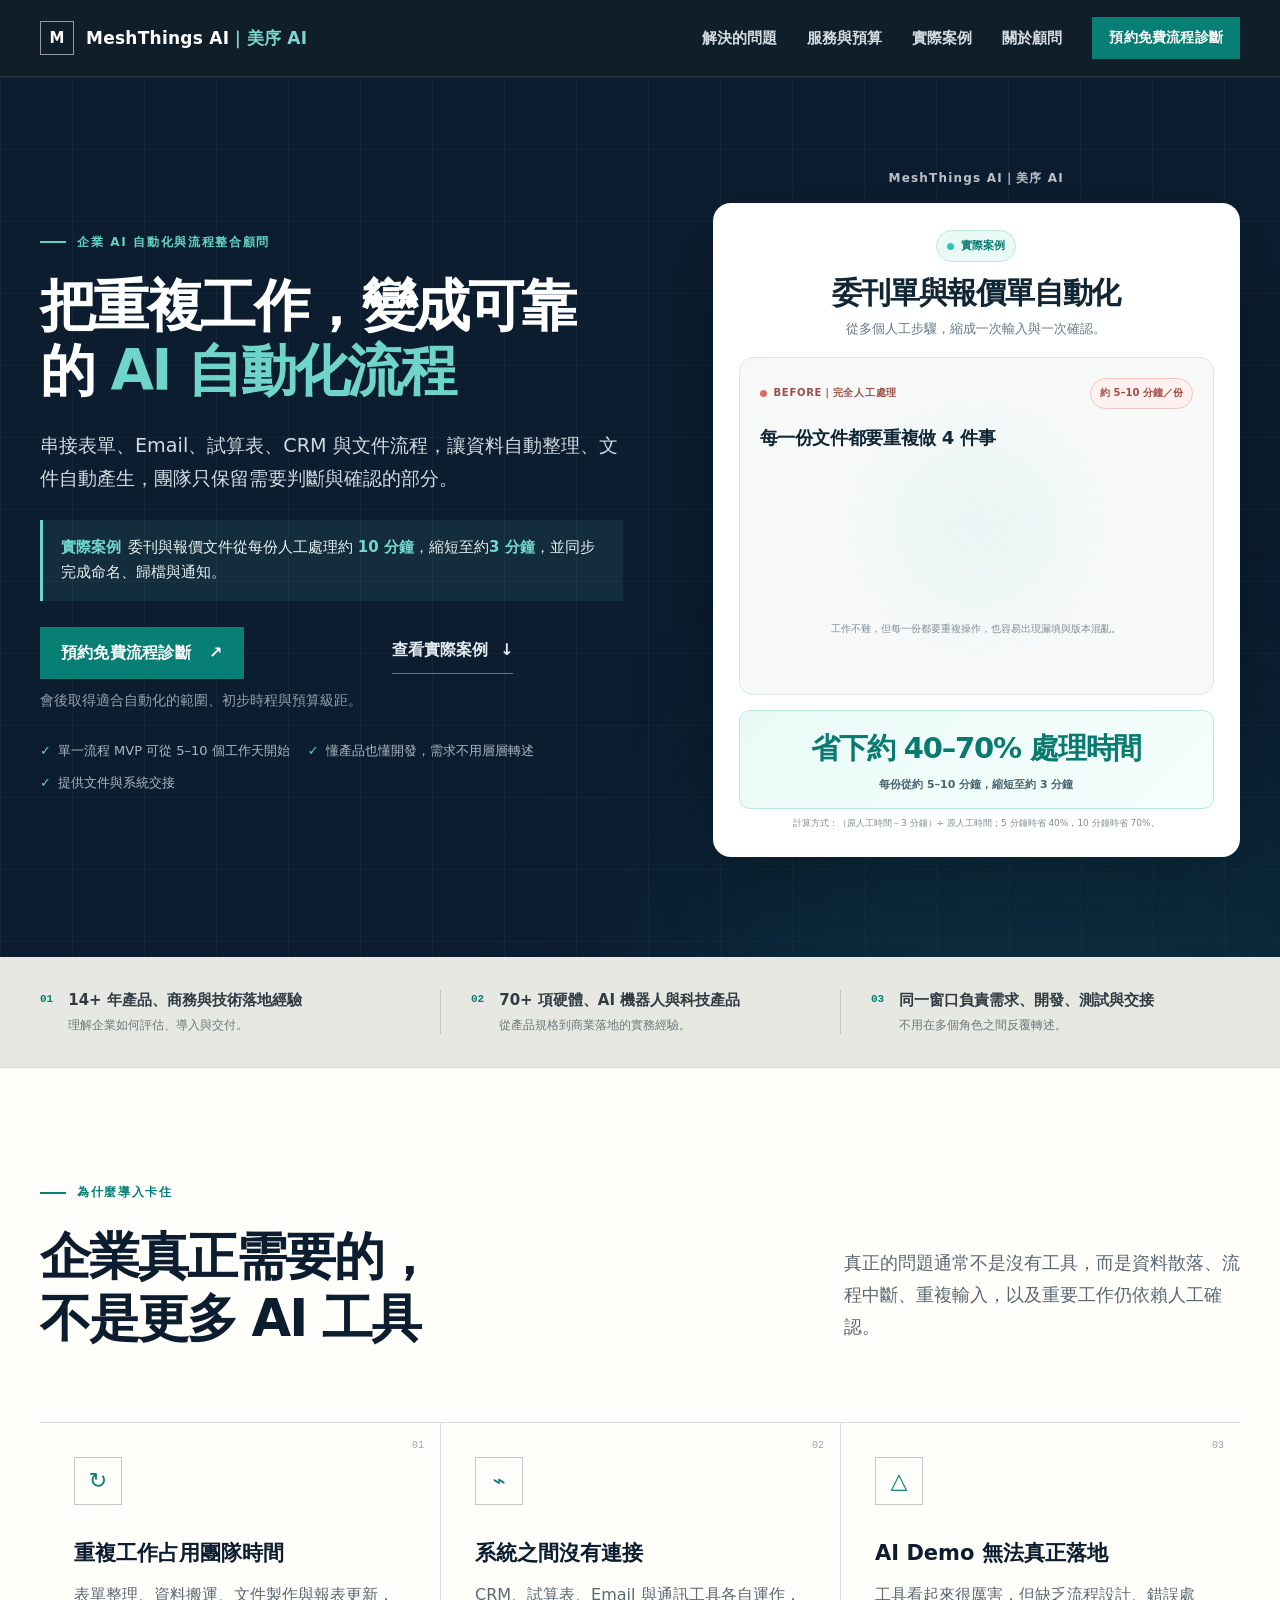
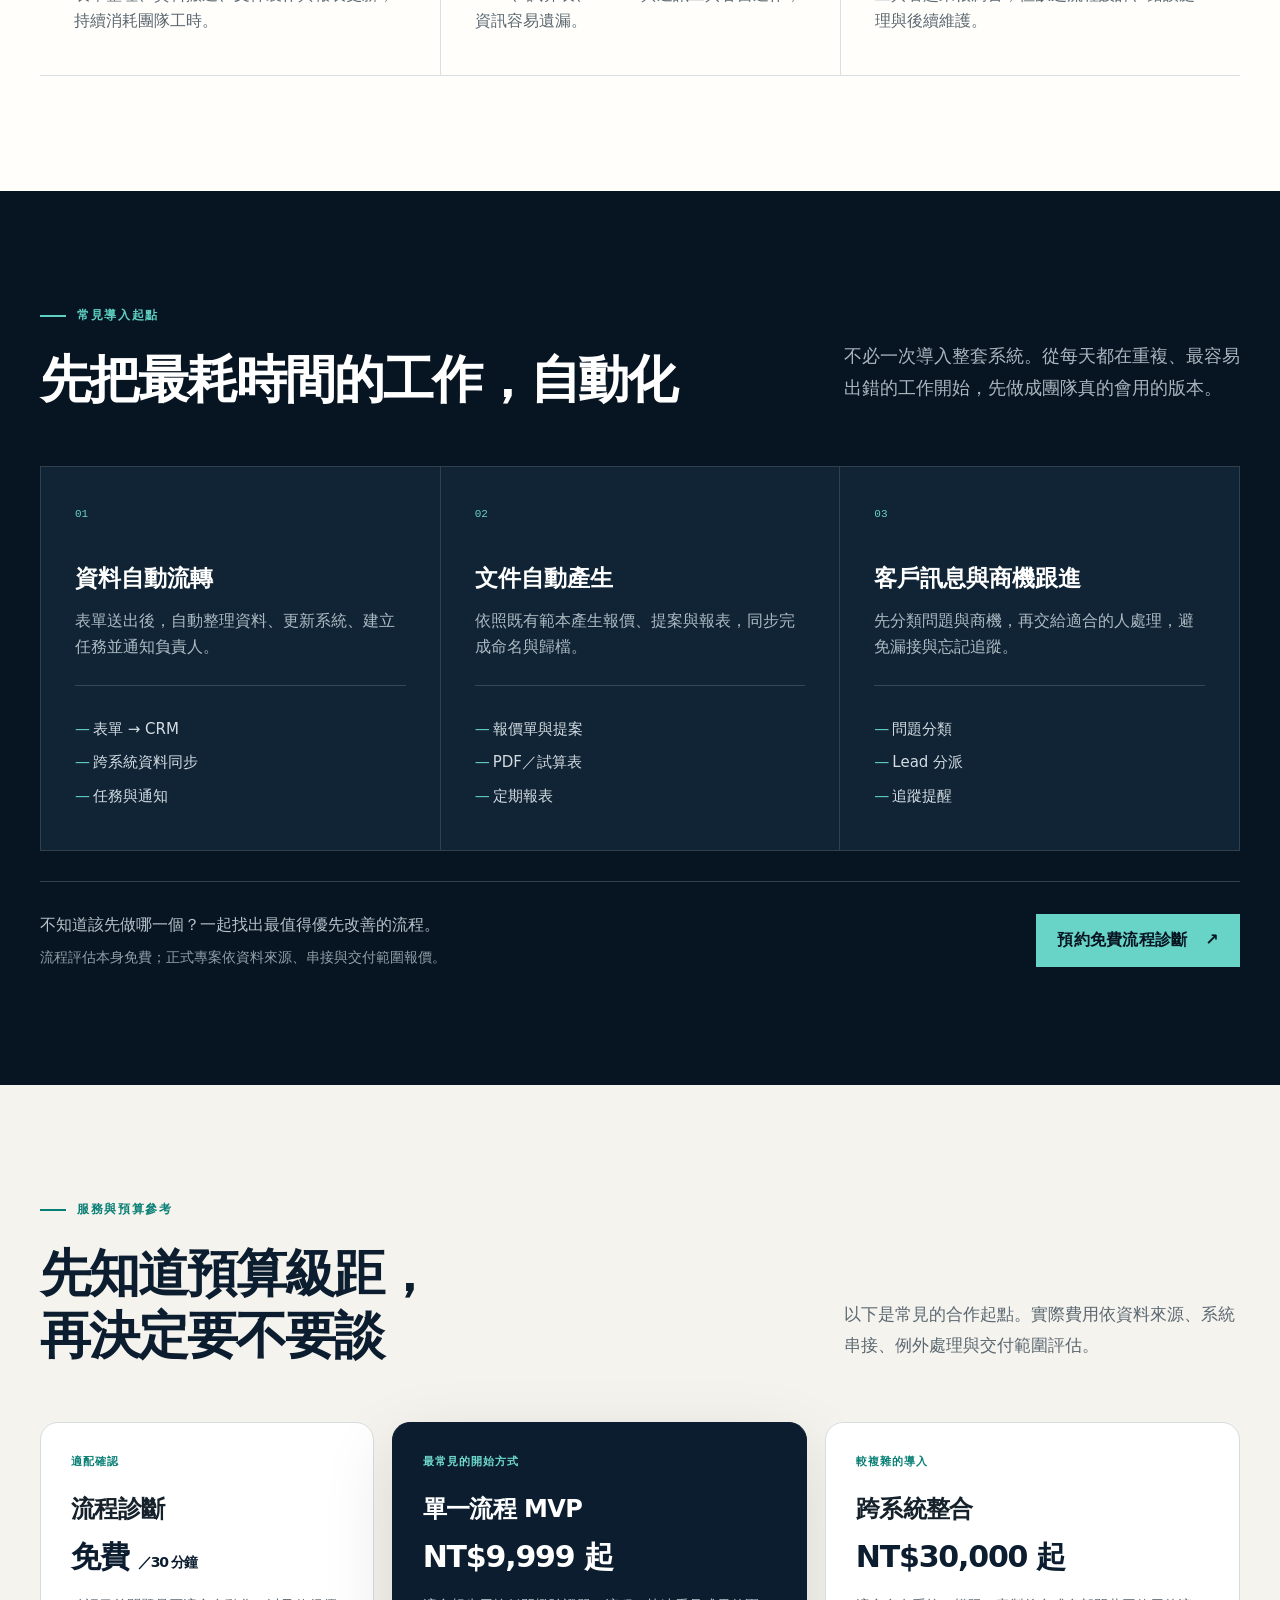
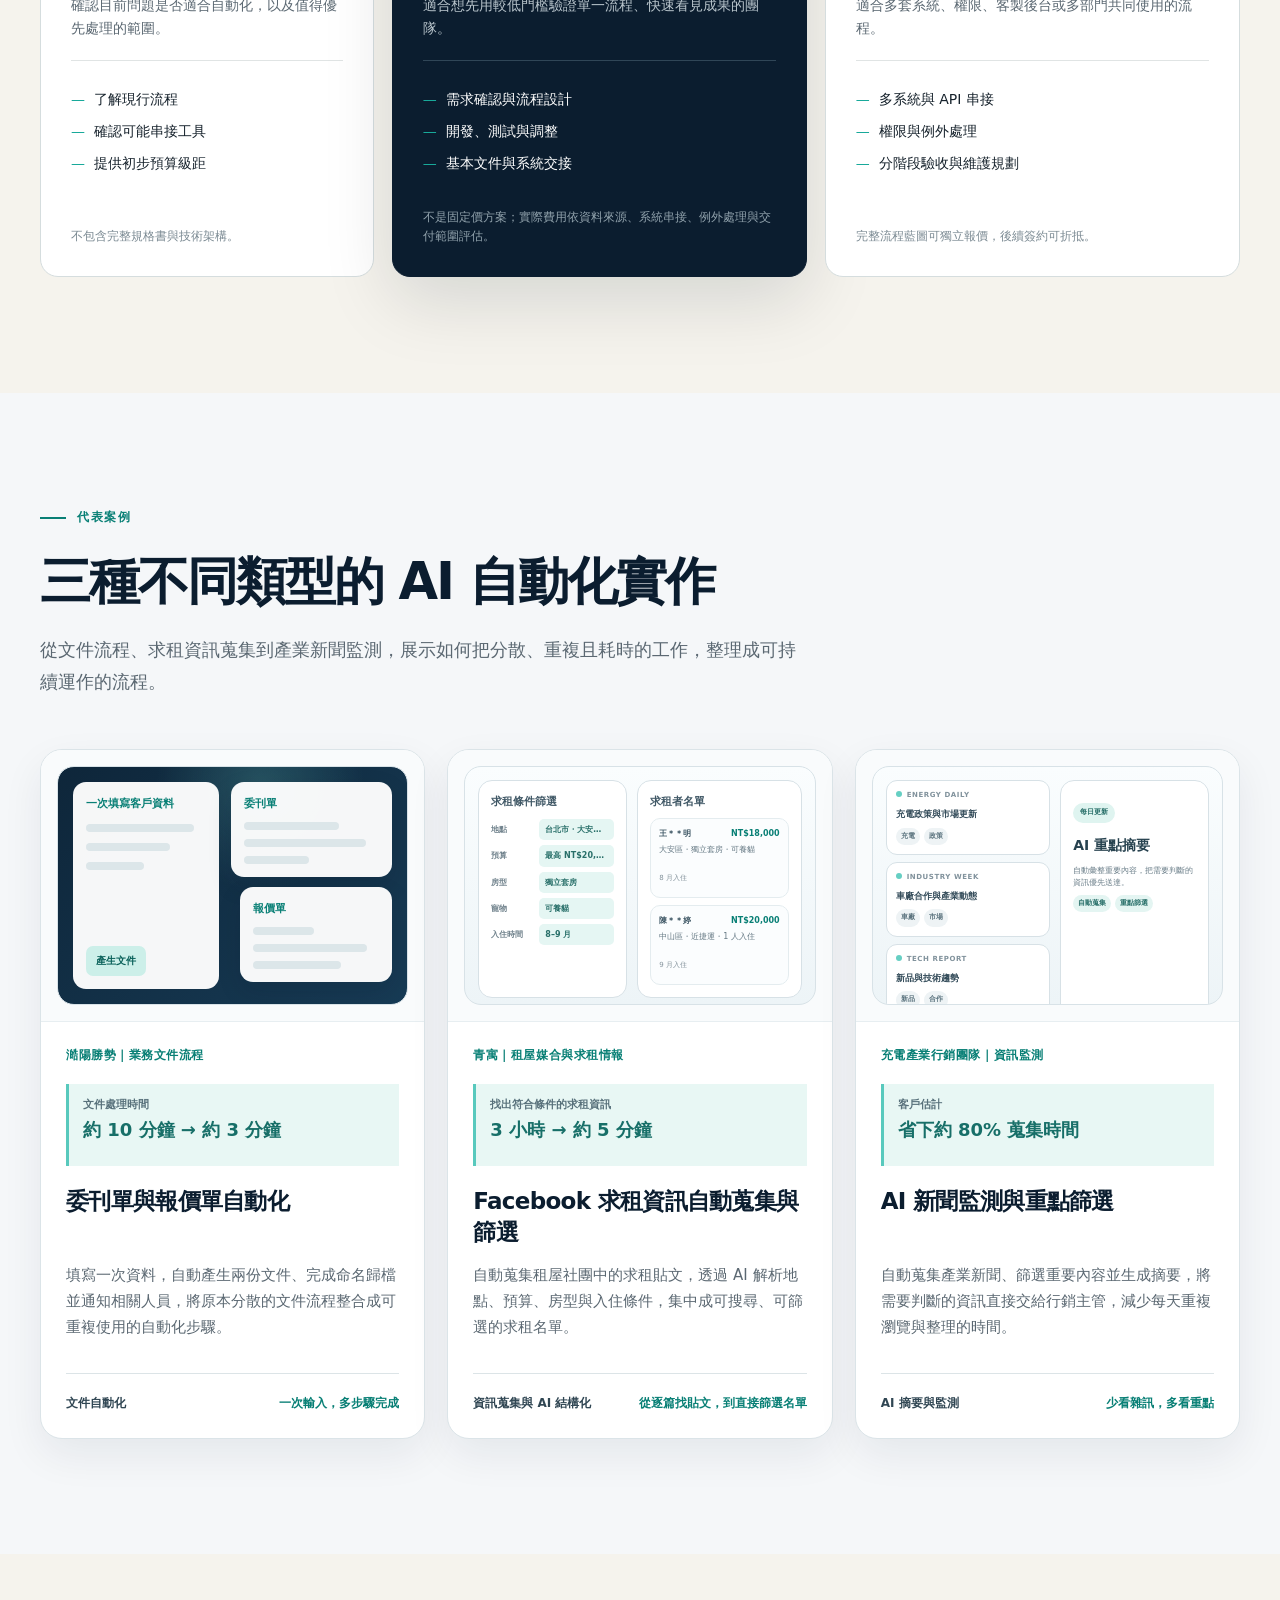
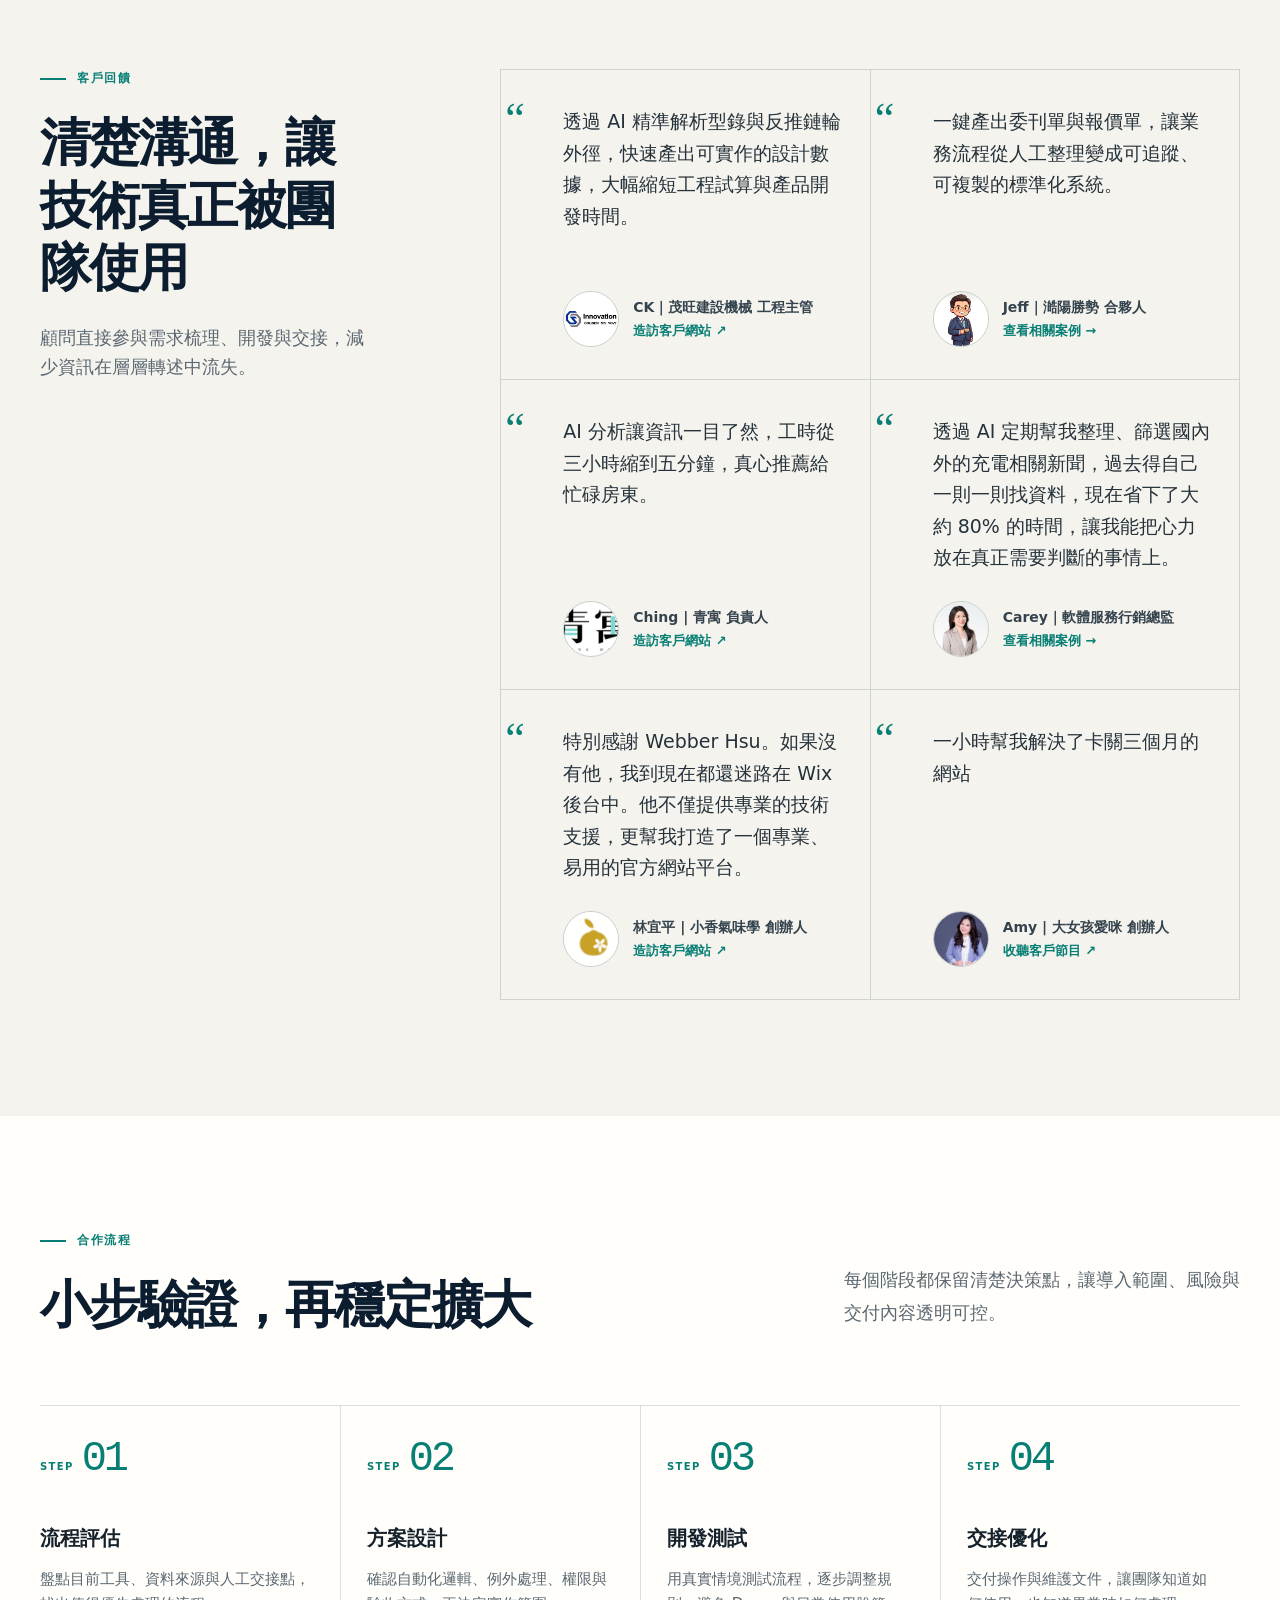
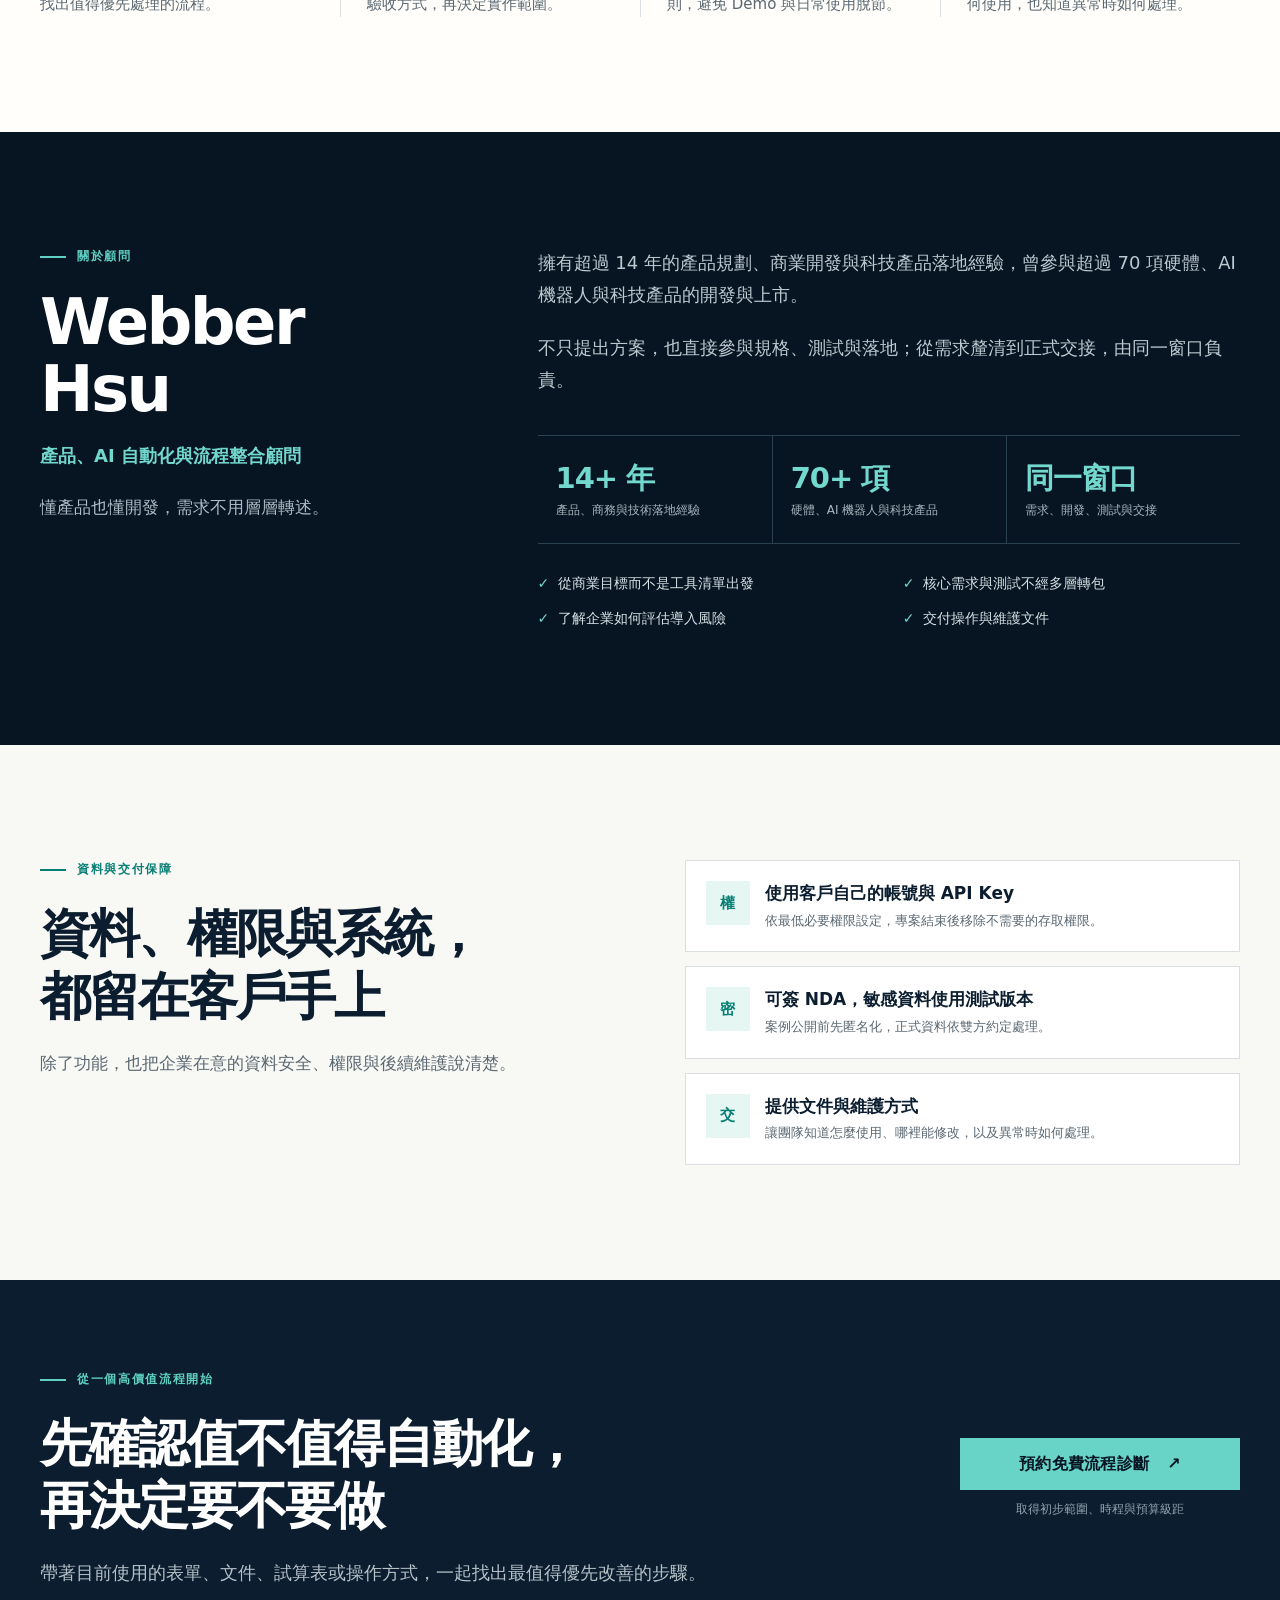
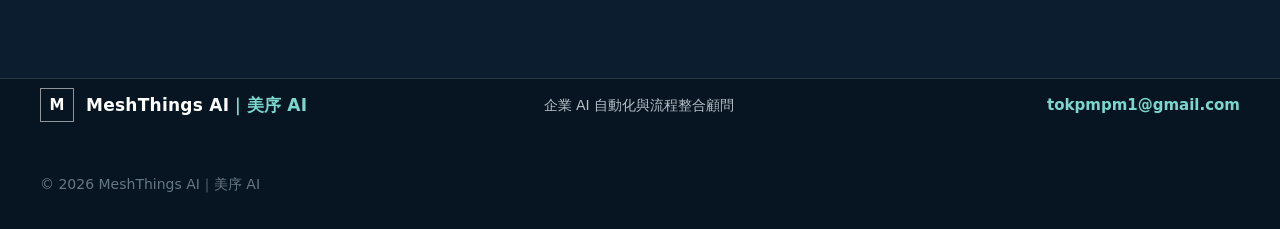
==== automation/index.html @ 0bc811fd "Deploy AI automation landing page" ====
<!DOCTYPE html><html lang="zh-Hant"><head><meta charset="UTF-8"><meta name="viewport" content="width=device-width"><meta name="description" content="協助企業導入 AI 工作流程、文件自動化、CRM 與跨系統整合，從流程評估、開發測試到正式交接，由資深顧問直接參與。"><meta name="theme-color" content="#0b1d2f"><link rel="icon" href="/automation/favicon.svg" type="image/svg+xml"><title>AI 自動化顧問｜企業流程自動化與系統整合｜MeshThings AI｜美序 AI</title><link rel="stylesheet" href="/automation/assets/index.B4RXZe1-.css"></head><body><a class="skip-link" href="#main-content">跳至主要內容</a><header class="site-header"><div class="container header-inner"><a class="brand" href="/automation/" aria-label="MeshThings AI｜美序 AI 首頁"><span class="brand-mark" aria-hidden="true">M</span><span>MeshThings AI<strong>｜美序 AI</strong></span></a><button class="menu-button" type="button" aria-expanded="false" aria-controls="primary-navigation"><span class="sr-only">開啟主選單</span><span class="menu-line"></span><span class="menu-line"></span></button><nav id="primary-navigation" class="primary-nav" aria-label="主要導覽"><a href="#problems">解決的問題</a><a href="#pricing">服務與預算</a><a href="#cases">實際案例</a><a href="#about">關於顧問</a><a class="button button-small" href="https://docs.google.com/forms/d/e/1FAIpQLSdjlvpFNZtyFlb3yJxliBQVBYuo6h8dE5HEkbUPOMwqmTHcSA/viewform">預約免費流程診斷</a></nav></div></header><script type="module">var e=document.querySelector(`.menu-button`),t=document.querySelector(`#primary-navigation`),n=e?.querySelector(`.sr-only`),r=r=>{!e||!t||(e.setAttribute(`aria-expanded`,String(r)),t.classList.toggle(`is-open`,r),n&&(n.textContent=r?`關閉主選單`:`開啟主選單`))};e?.addEventListener(`click`,()=>{r(e.getAttribute(`aria-expanded`)!==`true`)}),t?.querySelectorAll(`a`).forEach(e=>{e.addEventListener(`click`,()=>r(!1))}),document.addEventListener(`keydown`,t=>{t.key===`Escape`&&(r(!1),e?.focus())}),window.addEventListener(`resize`,()=>{window.innerWidth>=1081&&r(!1)});</script><main id="main-content"><section class="hero"><div class="container hero-grid"><div class="hero-copy"><p class="eyebrow"><span></span>企業 AI 自動化與流程整合顧問</p><h1>把重複工作，變成可靠的 <em>AI 自動化流程</em></h1><p class="hero-lead">串接表單、Email、試算表、CRM 與文件流程，讓資料自動整理、文件自動產生，團隊只保留需要判斷與確認的部分。</p><p class="hero-proof"><span>實際案例</span>委刊與報價文件從每份人工處理約 <strong>10 分鐘</strong>，縮短至約<strong>3 分鐘</strong>，並同步完成命名、歸檔與通知。</p><div class="button-row"><div class="hero-primary-action"><a class="button" href="https://docs.google.com/forms/d/e/1FAIpQLSdjlvpFNZtyFlb3yJxliBQVBYuo6h8dE5HEkbUPOMwqmTHcSA/viewform">預約免費流程診斷 <span aria-hidden="true">↗</span></a><p>會後取得適合自動化的範圍、初步時程與預算級距。</p></div><a class="text-link" href="#cases">查看實際案例 <span aria-hidden="true">↓</span></a></div><div class="hero-trust"><span>單一流程 MVP 可從 5–10 個工作天開始</span><span>懂產品也懂開發，需求不用層層轉述</span><span>提供文件與系統交接</span></div></div><div class="ba-wrap" aria-label="委刊單與報價單自動化前後比較" data-astro-cid-yi75vjzu><div class="ba-brand" data-astro-cid-yi75vjzu>MeshThings AI｜美序 AI</div><article class="ba-card" data-astro-cid-yi75vjzu><header class="ba-top" data-astro-cid-yi75vjzu><div class="ba-badge" data-astro-cid-yi75vjzu><span class="ba-dot" data-astro-cid-yi75vjzu></span>實際案例</div><h2 class="ba-title" data-astro-cid-yi75vjzu>委刊單與報價單自動化</h2><p class="ba-lead" data-astro-cid-yi75vjzu>從多個人工步驟，縮成一次輸入與一次確認。</p></header><section class="ba-stage" aria-label="自動化前後比較動畫" data-astro-cid-yi75vjzu><div class="ba-phase ba-before" data-astro-cid-yi75vjzu><div class="ba-phase-label" data-astro-cid-yi75vjzu><span class="ba-phase-name" data-astro-cid-yi75vjzu>BEFORE｜完全人工處理</span><span class="ba-time-pill" data-astro-cid-yi75vjzu>約 5–10 分鐘／份</span></div><h3 class="ba-before-title" data-astro-cid-yi75vjzu>每一份文件都要重複做 4 件事</h3><div class="ba-manual-list" data-astro-cid-yi75vjzu><div class="ba-manual" data-astro-cid-yi75vjzu><span class="ba-manual-icon" data-astro-cid-yi75vjzu>複</span><div data-astro-cid-yi75vjzu><strong data-astro-cid-yi75vjzu>複製客戶資料</strong><small data-astro-cid-yi75vjzu>從表單或訊息逐欄整理</small></div></div><div class="ba-manual" data-astro-cid-yi75vjzu><span class="ba-manual-icon" data-astro-cid-yi75vjzu>單</span><div data-astro-cid-yi75vjzu><strong data-astro-cid-yi75vjzu>製作委刊單</strong><small data-astro-cid-yi75vjzu>開啟範本並逐項填寫</small></div></div><div class="ba-manual" data-astro-cid-yi75vjzu><span class="ba-manual-icon" data-astro-cid-yi75vjzu>價</span><div data-astro-cid-yi75vjzu><strong data-astro-cid-yi75vjzu>另外製作報價單</strong><small data-astro-cid-yi75vjzu>再次輸入相同資料與價格</small></div></div><div class="ba-manual" data-astro-cid-yi75vjzu><span class="ba-manual-icon" data-astro-cid-yi75vjzu>檔</span><div data-astro-cid-yi75vjzu><strong data-astro-cid-yi75vjzu>命名、歸檔與通知</strong><small data-astro-cid-yi75vjzu>手動整理版本並通知同事</small></div></div></div><p class="ba-before-note" data-astro-cid-yi75vjzu>工作不難，但每一份都要重複操作，也容易出現漏填與版本混亂。</p></div><div class="ba-transition" aria-hidden="true" data-astro-cid-yi75vjzu>→</div><div class="ba-phase ba-after" data-astro-cid-yi75vjzu><div class="ba-phase-label" data-astro-cid-yi75vjzu><span class="ba-phase-name" data-astro-cid-yi75vjzu>AFTER｜使用自動生成系統</span><span class="ba-time-pill" data-astro-cid-yi75vjzu>約 3 分鐘／份</span></div><div class="ba-input" data-astro-cid-yi75vjzu><div class="ba-input-icon" data-astro-cid-yi75vjzu>1</div><div data-astro-cid-yi75vjzu><strong data-astro-cid-yi75vjzu>填寫一次客戶需求</strong><small data-astro-cid-yi75vjzu>客戶資料、項目、價格與備註</small></div></div><div class="ba-flow-line" data-astro-cid-yi75vjzu></div><div class="ba-outputs" data-astro-cid-yi75vjzu><div class="ba-output" data-astro-cid-yi75vjzu><div class="ba-out-icon" data-astro-cid-yi75vjzu>單</div><strong data-astro-cid-yi75vjzu>產生委刊單</strong></div><div class="ba-output" data-astro-cid-yi75vjzu><div class="ba-out-icon" data-astro-cid-yi75vjzu>價</div><strong data-astro-cid-yi75vjzu>產生報價單</strong></div><div class="ba-output" data-astro-cid-yi75vjzu><div class="ba-out-icon" data-astro-cid-yi75vjzu>檔</div><strong data-astro-cid-yi75vjzu>命名與歸檔</strong></div><div class="ba-output" data-astro-cid-yi75vjzu><div class="ba-out-icon" data-astro-cid-yi75vjzu>知</div><strong data-astro-cid-yi75vjzu>通知相關人員</strong></div></div><div class="ba-review" data-astro-cid-yi75vjzu><span class="ba-review-icon" data-astro-cid-yi75vjzu>人</span>最後由業務人工確認</div></div></section><section class="ba-result" data-astro-cid-yi75vjzu><strong data-astro-cid-yi75vjzu>省下約 40–70% 處理時間</strong><span data-astro-cid-yi75vjzu>每份從約 5–10 分鐘，縮短至約 3 分鐘</span></section><p class="ba-calculation" data-astro-cid-yi75vjzu>計算方式：（原人工時間－3 分鐘）÷ 原人工時間；5 分鐘時省 40%，10 分鐘時省 70%。</p></article></div></div></section><aside class="trust-bar" aria-label="合作特色"><div class="container trust-inner"><div class="trust-item"><b>01</b><p><strong>14+ 年產品、商務與技術落地經驗</strong><span>理解企業如何評估、導入與交付。</span></p></div><div class="trust-item"><b>02</b><p><strong>70+ 項硬體、AI 機器人與科技產品</strong><span>從產品規格到商業落地的實務經驗。</span></p></div><div class="trust-item"><b>03</b><p><strong>同一窗口負責需求、開發、測試與交接</strong><span>不用在多個角色之間反覆轉述。</span></p></div></div></aside><section id="problems" class="section problems"><div class="container"><div class="section-intro split-intro"><div><p class="eyebrow"><span></span>為什麼導入卡住</p><h2>企業真正需要的，<br>不是更多 AI 工具</h2></div><p>真正的問題通常不是沒有工具，而是資料散落、流程中斷、重複輸入，以及重要工作仍依賴人工確認。</p></div><div class="problem-grid"><article><span class="card-number">01</span><div class="line-icon" aria-hidden="true">↻</div><h3>重複工作占用團隊時間</h3><p>表單整理、資料搬運、文件製作與報表更新，持續消耗團隊工時。</p></article><article><span class="card-number">02</span><div class="line-icon" aria-hidden="true">⌁</div><h3>系統之間沒有連接</h3><p>CRM、試算表、Email 與通訊工具各自運作，資訊容易遺漏。</p></article><article><span class="card-number">03</span><div class="line-icon" aria-hidden="true">△</div><h3>AI Demo 無法真正落地</h3><p>工具看起來很厲害，但缺乏流程設計、錯誤處理與後續維護。</p></article></div></div></section><section id="services" class="section services"><div class="container"><div class="section-intro services-intro"><div><p class="eyebrow light"><span></span>常見導入起點</p><h2>先把最耗時間的工作，自動化</h2></div><p>不必一次導入整套系統。從每天都在重複、最容易出錯的工作開始，先做成團隊真的會用的版本。</p></div><div class="service-grid"><article><span class="service-number">01</span><h3>資料自動流轉</h3><p>表單送出後，自動整理資料、更新系統、建立任務並通知負責人。</p><ul><li>表單 → CRM</li><li>跨系統資料同步</li><li>任務與通知</li></ul></article><article><span class="service-number">02</span><h3>文件自動產生</h3><p>依照既有範本產生報價、提案與報表，同步完成命名與歸檔。</p><ul><li>報價單與提案</li><li>PDF／試算表</li><li>定期報表</li></ul></article><article><span class="service-number">03</span><h3>客戶訊息與商機跟進</h3><p>先分類問題與商機，再交給適合的人處理，避免漏接與忘記追蹤。</p><ul><li>問題分類</li><li>Lead 分派</li><li>追蹤提醒</li></ul></article></div><div class="services-action"><div><p>不知道該先做哪一個？一起找出最值得優先改善的流程。</p><p class="services-note">流程評估本身免費；正式專案依資料來源、串接與交付範圍報價。</p></div><a class="button button-light" href="https://docs.google.com/forms/d/e/1FAIpQLSdjlvpFNZtyFlb3yJxliBQVBYuo6h8dE5HEkbUPOMwqmTHcSA/viewform">預約免費流程診斷 <span aria-hidden="true">↗</span></a></div></div></section><section id="pricing" class="section pricing" aria-labelledby="pricing-title"><div class="container"><div class="pricing-heading"><div><p class="eyebrow"><span></span>服務與預算參考</p><h2 id="pricing-title">先知道預算級距，<br>再決定要不要談</h2></div><p>以下是常見的合作起點。實際費用依資料來源、系統串接、例外處理與交付範圍評估。</p></div><div class="price-grid"><article class="price-card"><p class="price-tag">適配確認</p><h3>流程診斷</h3><p class="price">免費 <small>／30 分鐘</small></p><p>確認目前問題是否適合自動化，以及值得優先處理的範圍。</p><ul><li>了解現行流程</li><li>確認可能串接工具</li><li>提供初步預算級距</li></ul><small class="price-note">不包含完整規格書與技術架構。</small></article><article class="price-card featured"><p class="price-tag">最常見的開始方式</p><h3>單一流程 MVP</h3><p class="price">NT$9,999 起</p><p>適合想先用較低門檻驗證單一流程、快速看見成果的團隊。</p><ul><li>需求確認與流程設計</li><li>開發、測試與調整</li><li>基本文件與系統交接</li></ul><small class="price-note">不是固定價方案；實際費用依資料來源、系統串接、例外處理與交付範圍評估。</small></article><article class="price-card"><p class="price-tag">較複雜的導入</p><h3>跨系統整合</h3><p class="price">NT$30,000 起</p><p>適合多套系統、權限、客製後台或多部門共同使用的流程。</p><ul><li>多系統與 API 串接</li><li>權限與例外處理</li><li>分階段驗收與維護規劃</li></ul><small class="price-note">完整流程藍圖可獨立報價，後續簽約可折抵。</small></article></div></div></section><section id="cases" class="section case-studies" aria-labelledby="case-studies-title" data-astro-cid-6uufqrtv><div class="container" data-astro-cid-6uufqrtv><div class="case-studies-heading" data-astro-cid-6uufqrtv><p class="eyebrow" data-astro-cid-6uufqrtv><span data-astro-cid-6uufqrtv></span>代表案例</p><h2 id="case-studies-title" data-astro-cid-6uufqrtv>三種不同類型的 AI 自動化實作</h2><p data-astro-cid-6uufqrtv>從文件流程、求租資訊蒐集到產業新聞監測，展示如何把分散、重複且耗時的工作，整理成可持續運作的流程。</p></div><div class="case-studies-grid" data-astro-cid-6uufqrtv><article class="case-study-card" data-astro-cid-6uufqrtv><div class="case-study-media" data-astro-cid-6uufqrtv><div class="case-canvas documents-canvas" aria-label="委刊單與報價單自動產生介面示意" data-astro-cid-6uufqrtv><div class="documents-shell" data-astro-cid-6uufqrtv><div class="documents-input" data-astro-cid-6uufqrtv><span class="ui-label" data-astro-cid-6uufqrtv>一次填寫客戶資料</span><span class="ui-line wide" data-astro-cid-6uufqrtv></span><span class="ui-line medium" data-astro-cid-6uufqrtv></span><span class="ui-line short" data-astro-cid-6uufqrtv></span><span class="ui-button" data-astro-cid-6uufqrtv>產生文件</span></div><div class="documents-output" data-astro-cid-6uufqrtv><div class="document-card" data-astro-cid-6uufqrtv><strong data-astro-cid-6uufqrtv>委刊單</strong><span class="ui-line medium" data-astro-cid-6uufqrtv></span><span class="ui-line wide" data-astro-cid-6uufqrtv></span><span class="ui-line short" data-astro-cid-6uufqrtv></span></div><div class="document-card offset" data-astro-cid-6uufqrtv><strong data-astro-cid-6uufqrtv>報價單</strong><span class="ui-line short" data-astro-cid-6uufqrtv></span><span class="ui-line wide" data-astro-cid-6uufqrtv></span><span class="ui-line medium" data-astro-cid-6uufqrtv></span></div></div></div></div></div><div class="case-study-body" data-astro-cid-6uufqrtv><p class="case-client" data-astro-cid-6uufqrtv>澔陽勝勢｜業務文件流程</p><div class="case-result" data-astro-cid-6uufqrtv><span data-astro-cid-6uufqrtv>文件處理時間</span><strong data-astro-cid-6uufqrtv>約 10 分鐘 → 約 3 分鐘</strong></div><h3 data-astro-cid-6uufqrtv>委刊單與報價單自動化</h3><p class="case-description" data-astro-cid-6uufqrtv>填寫一次資料，自動產生兩份文件、完成命名歸檔並通知相關人員，將原本分散的文件流程整合成可重複使用的自動化步驟。</p><footer data-astro-cid-6uufqrtv><span data-astro-cid-6uufqrtv>文件自動化</span><span data-astro-cid-6uufqrtv>一次輸入，多步驟完成</span></footer></div></article><article class="case-study-card" data-astro-cid-6uufqrtv><div class="case-study-media" data-astro-cid-6uufqrtv><div class="case-canvas rent-canvas" aria-label="Facebook 求租資訊篩選介面示意" data-astro-cid-6uufqrtv><div class="rent-shell" data-astro-cid-6uufqrtv><div class="filter-panel" data-astro-cid-6uufqrtv><strong data-astro-cid-6uufqrtv>求租條件篩選</strong><dl data-astro-cid-6uufqrtv><div data-astro-cid-6uufqrtv><dt data-astro-cid-6uufqrtv>地點</dt><dd data-astro-cid-6uufqrtv>台北市・大安／中山</dd></div><div data-astro-cid-6uufqrtv><dt data-astro-cid-6uufqrtv>預算</dt><dd data-astro-cid-6uufqrtv>最高 NT$20,000</dd></div><div data-astro-cid-6uufqrtv><dt data-astro-cid-6uufqrtv>房型</dt><dd data-astro-cid-6uufqrtv>獨立套房</dd></div><div data-astro-cid-6uufqrtv><dt data-astro-cid-6uufqrtv>寵物</dt><dd data-astro-cid-6uufqrtv>可養貓</dd></div><div data-astro-cid-6uufqrtv><dt data-astro-cid-6uufqrtv>入住時間</dt><dd data-astro-cid-6uufqrtv>8–9 月</dd></div></dl></div><div class="renter-list" data-astro-cid-6uufqrtv><strong data-astro-cid-6uufqrtv>求租者名單</strong><div class="renter-card" data-astro-cid-6uufqrtv><div data-astro-cid-6uufqrtv><b data-astro-cid-6uufqrtv>王＊＊明</b><span data-astro-cid-6uufqrtv>NT$18,000</span></div><p data-astro-cid-6uufqrtv>大安區・獨立套房・可養貓</p><small data-astro-cid-6uufqrtv>8 月入住</small></div><div class="renter-card" data-astro-cid-6uufqrtv><div data-astro-cid-6uufqrtv><b data-astro-cid-6uufqrtv>陳＊＊婷</b><span data-astro-cid-6uufqrtv>NT$20,000</span></div><p data-astro-cid-6uufqrtv>中山區・近捷運・1 人入住</p><small data-astro-cid-6uufqrtv>9 月入住</small></div></div></div></div></div><div class="case-study-body" data-astro-cid-6uufqrtv><p class="case-client" data-astro-cid-6uufqrtv>青寓｜租屋媒合與求租情報</p><div class="case-result" data-astro-cid-6uufqrtv><span data-astro-cid-6uufqrtv>找出符合條件的求租資訊</span><strong data-astro-cid-6uufqrtv>3 小時 → 約 5 分鐘</strong></div><h3 data-astro-cid-6uufqrtv>Facebook 求租資訊自動蒐集與篩選</h3><p class="case-description" data-astro-cid-6uufqrtv>自動蒐集租屋社團中的求租貼文，透過 AI 解析地點、預算、房型與入住條件，集中成可搜尋、可篩選的求租名單。</p><footer data-astro-cid-6uufqrtv><span data-astro-cid-6uufqrtv>資訊蒐集與 AI 結構化</span><span data-astro-cid-6uufqrtv>從逐篇找貼文，到直接篩選名單</span></footer></div></article><article class="case-study-card" data-astro-cid-6uufqrtv><div class="case-study-media" data-astro-cid-6uufqrtv><div class="case-canvas news-canvas" aria-label="AI 新聞監測與摘要介面示意" data-astro-cid-6uufqrtv><div class="news-shell" data-astro-cid-6uufqrtv><div class="news-feed" data-astro-cid-6uufqrtv><div class="news-item" data-astro-cid-6uufqrtv><span data-astro-cid-6uufqrtv>ENERGY DAILY</span><strong data-astro-cid-6uufqrtv>充電政策與市場更新</strong><div data-astro-cid-6uufqrtv><i data-astro-cid-6uufqrtv>充電</i><i data-astro-cid-6uufqrtv>政策</i></div></div><div class="news-item" data-astro-cid-6uufqrtv><span data-astro-cid-6uufqrtv>INDUSTRY WEEK</span><strong data-astro-cid-6uufqrtv>車廠合作與產業動態</strong><div data-astro-cid-6uufqrtv><i data-astro-cid-6uufqrtv>車廠</i><i data-astro-cid-6uufqrtv>市場</i></div></div><div class="news-item" data-astro-cid-6uufqrtv><span data-astro-cid-6uufqrtv>TECH REPORT</span><strong data-astro-cid-6uufqrtv>新品與技術趨勢</strong><div data-astro-cid-6uufqrtv><i data-astro-cid-6uufqrtv>新品</i><i data-astro-cid-6uufqrtv>合作</i></div></div></div><div class="news-summary" data-astro-cid-6uufqrtv><span data-astro-cid-6uufqrtv>每日更新</span><strong data-astro-cid-6uufqrtv>AI 重點摘要</strong><p data-astro-cid-6uufqrtv>自動彙整重要內容，把需要判斷的資訊優先送達。</p><div data-astro-cid-6uufqrtv><i data-astro-cid-6uufqrtv>自動蒐集</i><i data-astro-cid-6uufqrtv>重點篩選</i></div></div></div></div></div><div class="case-study-body" data-astro-cid-6uufqrtv><p class="case-client" data-astro-cid-6uufqrtv>充電產業行銷團隊｜資訊監測</p><div class="case-result" data-astro-cid-6uufqrtv><span data-astro-cid-6uufqrtv>客戶估計</span><strong data-astro-cid-6uufqrtv>省下約 80% 蒐集時間</strong></div><h3 data-astro-cid-6uufqrtv>AI 新聞監測與重點篩選</h3><p class="case-description" data-astro-cid-6uufqrtv>自動蒐集產業新聞、篩選重要內容並生成摘要，將需要判斷的資訊直接交給行銷主管，減少每天重複瀏覽與整理的時間。</p><footer data-astro-cid-6uufqrtv><span data-astro-cid-6uufqrtv>AI 摘要與監測</span><span data-astro-cid-6uufqrtv>少看雜訊，多看重點</span></footer></div></article></div></div></section><section class="section testimonials" aria-labelledby="testimonial-title"><div class="container testimonial-grid"><div class="testimonial-intro"><p class="eyebrow"><span></span>客戶回饋</p><h2 id="testimonial-title">清楚溝通，讓技術真正被團隊使用</h2><p>顧問直接參與需求梳理、開發與交接，減少資訊在層層轉述中流失。</p></div><div class="quote-list"><blockquote><span aria-hidden="true">“</span><p>透過 AI 精準解析型錄與反推鏈輪外徑，快速產出可實作的設計數據，大幅縮短工程試算與產品開發時間。</p><footer class="quote-author"><img src="/automation/images/clients/golden-my-way.png" alt="" width="56" height="56" loading="lazy"><div><strong>CK｜茂旺建設機械 工程主管</strong><a href="http://www.goldenmyway.com.tw/" target="_blank" rel="noreferrer">造訪客戶網站 <span aria-hidden="true">↗</span></a></div></footer></blockquote><blockquote><span aria-hidden="true">“</span><p>一鍵產出委刊單與報價單，讓業務流程從人工整理變成可追蹤、可複製的標準化系統。</p><footer class="quote-author"><img src="/automation/images/clients/haoyang-jeff.png" alt="" width="56" height="56" loading="lazy"><div><strong>Jeff｜澔陽勝勢 合夥人</strong><a href="#cases">查看相關案例 <span aria-hidden="true">→</span></a></div></footer></blockquote><blockquote><span aria-hidden="true">“</span><p>AI 分析讓資訊一目了然，工時從三小時縮到五分鐘，真心推薦給忙碌房東。</p><footer class="quote-author"><img src="/automation/images/clients/ching-home.png" alt="" width="56" height="56" loading="lazy"><div><strong>Ching | 青寓 負責人</strong><a href="https://ching-home.com/" target="_blank" rel="noreferrer">造訪客戶網站 <span aria-hidden="true">↗</span></a></div></footer></blockquote><blockquote><span aria-hidden="true">“</span><p>透過 AI 定期幫我整理、篩選國內外的充電相關新聞，過去得自己一則一則找資料，現在省下了大約 80% 的時間，讓我能把心力放在真正需要判斷的事情上。</p><footer class="quote-author"><img src="/automation/images/clients/carey.jpg" alt="" width="56" height="56" loading="lazy"><div><strong>Carey｜軟體服務行銷總監</strong><a href="#cases">查看相關案例 <span aria-hidden="true">→</span></a></div></footer></blockquote><blockquote><span aria-hidden="true">“</span><p>特別感謝 Webber Hsu。如果沒有他，我到現在都還迷路在 Wix 後台中。他不僅提供專業的技術支援，更幫我打造了一個專業、易用的官方網站平台。</p><footer class="quote-author"><img src="/automation/images/clients/twarovia.png" alt="" width="56" height="56" loading="lazy"><div><strong>林宜平 | 小香氣味學 創辦人</strong><a href="https://twarovia.com/" target="_blank" rel="noreferrer">造訪客戶網站 <span aria-hidden="true">↗</span></a></div></footer></blockquote><blockquote><span aria-hidden="true">“</span><p>一小時幫我解決了卡關三個月的網站</p><footer class="quote-author"><img src="/automation/images/clients/amy.jpg" alt="" width="56" height="56" loading="lazy"><div><strong>Amy | 大女孩愛咪 創辦人</strong><a href="https://podcasts.apple.com/tw/podcast/%E5%A5%B3%E4%BA%BA%E8%A6%81%E7%90%86%E8%B2%A1/id1887842804" target="_blank" rel="noreferrer">收聽客戶節目 <span aria-hidden="true">↗</span></a></div></footer></blockquote></div></div></section><section id="process" class="section process"><div class="container"><div class="section-heading-row"><div><p class="eyebrow"><span></span>合作流程</p><h2>小步驗證，再穩定擴大</h2></div><p>每個階段都保留清楚決策點，讓導入範圍、風險與交付內容透明可控。</p></div><ol class="process-list"><li><span class="process-step"><small>STEP</small><strong>01</strong></span><div><h3>流程評估</h3><p>盤點目前工具、資料來源與人工交接點，找出值得優先處理的流程。</p></div></li><li><span class="process-step"><small>STEP</small><strong>02</strong></span><div><h3>方案設計</h3><p>確認自動化邏輯、例外處理、權限與驗收方式，再決定實作範圍。</p></div></li><li><span class="process-step"><small>STEP</small><strong>03</strong></span><div><h3>開發測試</h3><p>用真實情境測試流程，逐步調整規則，避免 Demo 與日常使用脫節。</p></div></li><li><span class="process-step"><small>STEP</small><strong>04</strong></span><div><h3>交接優化</h3><p>交付操作與維護文件，讓團隊知道如何使用，也知道異常時如何處理。</p></div></li></ol></div></section><section id="about" class="section about" aria-labelledby="about-title"><div class="container about-grid"><div class="about-intro"><p class="eyebrow light"><span></span>關於顧問</p><h2 id="about-title">Webber Hsu</h2><p class="about-role">產品、AI 自動化與流程整合顧問</p><p class="about-kicker">懂產品也懂開發，需求不用層層轉述。</p></div><div class="about-copy"><p>擁有超過 14 年的產品規劃、商業開發與科技產品落地經驗，曾參與超過 70 項硬體、AI 機器人與科技產品的開發與上市。</p><p>不只提出方案，也直接參與規格、測試與落地；從需求釐清到正式交接，由同一窗口負責。</p><div class="about-stats"><div><strong>14+ 年</strong><span>產品、商務與技術落地經驗</span></div><div><strong>70+ 項</strong><span>硬體、AI 機器人與科技產品</span></div><div><strong>同一窗口</strong><span>需求、開發、測試與交接</span></div></div><ul class="about-list"><li>從商業目標而不是工具清單出發</li><li>核心需求與測試不經多層轉包</li><li>了解企業如何評估導入風險</li><li>交付操作與維護文件</li></ul></div></div></section><section class="section assurance" aria-labelledby="assurance-title"><div class="container assurance-grid"><div><p class="eyebrow"><span></span>資料與交付保障</p><h2 id="assurance-title">資料、權限與系統，<br>都留在客戶手上</h2><p class="assurance-lead">除了功能，也把企業在意的資料安全、權限與後續維護說清楚。</p></div><div class="assurance-list"><article><span aria-hidden="true">權</span><div><h3>使用客戶自己的帳號與 API Key</h3><p>依最低必要權限設定，專案結束後移除不需要的存取權限。</p></div></article><article><span aria-hidden="true">密</span><div><h3>可簽 NDA，敏感資料使用測試版本</h3><p>案例公開前先匿名化，正式資料依雙方約定處理。</p></div></article><article><span aria-hidden="true">交</span><div><h3>提供文件與維護方式</h3><p>讓團隊知道怎麼使用、哪裡能修改，以及異常時如何處理。</p></div></article></div></div></section><section id="contact" class="contact"><div class="container contact-grid"><div><p class="eyebrow light"><span></span>從一個高價值流程開始</p><h2>先確認值不值得自動化，<br>再決定要不要做</h2><p>帶著目前使用的表單、文件、試算表或操作方式，一起找出最值得優先改善的步驟。</p></div><div class="contact-action"><a class="button button-light" href="https://docs.google.com/forms/d/e/1FAIpQLSdjlvpFNZtyFlb3yJxliBQVBYuo6h8dE5HEkbUPOMwqmTHcSA/viewform">預約免費流程診斷 <span aria-hidden="true">↗</span></a><small>取得初步範圍、時程與預算級距</small></div></div></section></main><footer class="site-footer"><div class="container footer-inner"><a class="brand footer-brand" href="/automation/"><span class="brand-mark" aria-hidden="true">M</span><span>MeshThings AI<strong>｜美序 AI</strong></span></a><p>企業 AI 自動化與流程整合顧問</p><a href="mailto:tokpmpm1@gmail.com">tokpmpm1@gmail.com</a><small>© 2026 MeshThings AI｜美序 AI</small></div></footer></body></html>
---- automation/assets/index.B4RXZe1-.css ----
:root{--navy-950:#071522;--navy-900:#0b1d2f;--navy-800:#12304a;--ink:#15212b;--slate:#5b6872;--line:#d9dee0;--warm:#f5f3ed;--paper:#fffefa;--white:#fff;--teal:#18a99a;--teal-dark:#087f75;--container:1200px}*,:before,:after{box-sizing:border-box}html{scroll-behavior:smooth;scroll-padding-top:92px}body{min-width:0;color:var(--ink);background:var(--paper);text-rendering:optimizelegibility;margin:0;font-family:Inter,ui-sans-serif,system-ui,-apple-system,BlinkMacSystemFont,Segoe UI,Noto Sans TC,PingFang TC,Microsoft JhengHei,sans-serif;font-size:18px;line-height:1.65;overflow-x:hidden}a{color:inherit;text-decoration:none}button,a{-webkit-tap-highlight-color:transparent}button{font:inherit}:focus-visible{outline-offset:4px;outline:3px solid #37cfc0}.container{width:min(calc(100% - 48px), var(--container));margin-inline:auto}.sr-only{clip:rect(0, 0, 0, 0);white-space:nowrap;border:0;width:1px;height:1px;margin:-1px;padding:0;position:absolute;overflow:hidden}.skip-link{z-index:100;color:var(--white);background:var(--navy-900);padding:10px 16px;position:fixed;top:12px;left:12px;transform:translateY(-160%)}.skip-link:focus{transform:translateY(0)}.site-header{z-index:50;color:var(--white);background:#071522f5;border-bottom:1px solid #ffffff1f;position:sticky;top:0}.header-inner{justify-content:space-between;align-items:center;gap:24px;min-height:76px;display:flex}.brand{letter-spacing:.015em;align-items:center;gap:12px;font-size:17px;font-weight:650;display:inline-flex}.brand strong{color:#7bd7cd}.brand-mark{border:1px solid #ffffff8c;place-items:center;width:34px;height:34px;font-size:15px;display:grid}.primary-nav{color:#d5dce1;align-items:center;gap:30px;font-size:15px;font-weight:600;display:flex}.primary-nav>a:not(.button){padding-block:24px}.primary-nav>a:not(.button):hover{color:var(--white)}.button{min-height:50px;color:var(--white);background:var(--teal-dark);border:1px solid var(--teal-dark);letter-spacing:.015em;justify-content:center;align-items:center;gap:18px;padding:12px 20px;font-size:16px;font-weight:750;transition:background-color .18s,border-color .18s,color .18s,transform .18s;display:inline-flex}.button:hover{color:var(--navy-950);background:#5fd0c3;border-color:#5fd0c3;transform:translateY(-2px)}.button-small{min-height:42px;padding:8px 16px;font-size:14px}.menu-button{width:44px;height:44px;color:var(--white);background:0 0;border:1px solid #ffffff4d;padding:12px 9px;display:none}.menu-line{background:currentColor;width:24px;height:1px;margin:5px auto;transition:transform .18s;display:block}.menu-button[aria-expanded=true] .menu-line:first-of-type{transform:translateY(3px)rotate(45deg)}.menu-button[aria-expanded=true] .menu-line:last-of-type{transform:translateY(-3px)rotate(-45deg)}.hero{color:var(--white);background:linear-gradient(90deg, #ffffff09 1px, transparent 1px) 0 0 / 72px 72px, linear-gradient(#ffffff09 1px, transparent 1px) 0 0 / 72px 72px, var(--navy-900);position:relative;overflow:hidden}.hero:after{content:"";filter:blur(100px);opacity:.5;pointer-events:none;background:#0d3a4b;border-radius:50%;width:720px;height:540px;position:absolute;bottom:-320px;right:-10%}.hero-grid{z-index:1;grid-template-columns:minmax(0,1.05fr) minmax(440px,.95fr);align-items:center;gap:clamp(48px,7vw,100px);min-height:680px;padding-block:92px 100px;display:grid;position:relative}.eyebrow{color:var(--teal-dark);letter-spacing:.14em;align-items:center;gap:11px;margin:0 0 22px;font-size:12px;font-weight:800;display:flex}.eyebrow>span{background:currentColor;width:26px;height:2px}.eyebrow.light{color:#5fd0c3}.hero .eyebrow{color:#62d4c8}.hero h1{letter-spacing:-.045em;max-width:660px;margin:0;font-size:clamp(42px,4.4vw,66px);font-weight:720;line-height:1.14}.hero h1 em{color:#6fd5ca;font-style:normal}.hero-lead{color:#d2dbe2;max-width:650px;margin:26px 0 0;font-size:clamp(17px,1.5vw,20px);line-height:1.75}.hero-proof{color:#e8f3f2;background:#6fd5ca17;border-left:3px solid #6fd5ca;max-width:660px;margin:24px 0 0;padding:15px 18px;font-size:15px;line-height:1.7}.hero-proof span{color:#72d8cd;margin-right:7px;font-weight:800}.hero-proof strong{color:#72d8cd}.button-row{align-items:flex-start;gap:30px;margin-top:26px;display:flex}.hero-primary-action{flex-direction:column;gap:10px;max-width:360px;display:flex}.hero-primary-action .button{align-self:flex-start}.hero-primary-action p{color:#93a2ad;margin:0;font-size:14px;line-height:1.65}.text-link{color:#e5ecef;border-bottom:1px solid #62717d;align-items:center;gap:12px;padding-block:10px;font-size:16px;font-weight:700;display:inline-flex}.text-link:hover{color:#72d8cd;border-color:#72d8cd}.hero-trust{color:#acb8c1;flex-wrap:wrap;gap:10px 18px;margin-top:28px;font-size:13px;display:flex}.hero-trust span:before{color:#60cdbf;content:"✓";margin-right:7px}.trust-bar{background:#e8e8e2;border-bottom:1px solid #d2d4d1}.trust-inner{grid-template-columns:repeat(3,minmax(0,1fr));align-items:center;min-height:110px;display:grid}.trust-item{align-items:flex-start;gap:15px;min-width:0;padding:0 30px;display:flex}.trust-item+.trust-item{border-left:1px solid #c4c8c8}.trust-item:first-child{padding-left:0}.trust-item:last-child{padding-right:0}.trust-item b{color:var(--teal-dark);font-family:ui-monospace,SFMono-Regular,Menlo,monospace;font-size:11px}.trust-item p{margin:0}.trust-item strong,.trust-item span{display:block}.trust-item strong{color:#2f3c44;font-size:15px;line-height:1.45}.trust-item span{color:#6b777e;margin-top:4px;font-size:12px;line-height:1.5}.section{padding-block:clamp(88px,9vw,132px)}.section h2,.contact h2{color:var(--navy-900);letter-spacing:-.04em;margin:0;font-size:clamp(34px,4vw,52px);font-weight:690;line-height:1.22}.split-intro,.services-intro,.section-heading-row{grid-template-columns:minmax(0,1.15fr) minmax(280px,.65fr);align-items:end;gap:clamp(50px,8vw,120px);display:grid}.split-intro>p,.services-intro>p,.section-heading-row>p{color:var(--slate);margin:0 0 6px;font-size:18px;line-height:1.8}.problem-grid{border-top:1px solid var(--line);border-bottom:1px solid var(--line);grid-template-columns:repeat(3,minmax(0,1fr));margin-top:72px;display:grid}.problem-grid article{min-width:0;padding:34px 34px 40px;position:relative}.problem-grid article+article{border-left:1px solid var(--line)}.card-number{color:#9aa4a8;font-family:ui-monospace,SFMono-Regular,Menlo,monospace;font-size:10px;position:absolute;top:15px;right:16px}.line-icon{width:48px;height:48px;color:var(--teal-dark);border:1px solid #bfc9c8;place-items:center;margin-bottom:34px;font-size:22px;font-weight:300;display:grid}.problem-grid h3{color:var(--navy-900);margin:0 0 14px;font-size:21px;line-height:1.4}.problem-grid p{color:var(--slate);margin:0;font-size:16px}.services{color:var(--white);background:var(--navy-950)}.services h2{max-width:760px;color:var(--white)}.services-intro>p{color:#aab6bf}.service-grid{background:#30404d;border:1px solid #30404d;grid-template-columns:repeat(3,minmax(0,1fr));gap:1px;margin-top:56px;display:grid}.service-grid article{background:#102436;flex-direction:column;min-width:0;min-height:350px;padding:38px 34px 32px;display:flex;position:relative}.service-number{color:#68cfc3;margin-bottom:38px;font-family:ui-monospace,SFMono-Regular,Menlo,monospace;font-size:11px}.service-grid h3{margin:0 0 14px;font-size:23px;line-height:1.4}.service-grid article>p{color:#aebac2;margin:0;font-size:16px}.service-grid ul{border-top:1px solid #334756;margin:24px 0 0;padding:22px 0 0;list-style:none}.service-grid li{color:#d4dce1;margin:9px 0;padding-left:18px;font-size:15px;position:relative}.service-grid li:before{color:#5fc9bd;content:"—";position:absolute;left:0}.services-action{border-top:1px solid #30404d;justify-content:space-between;align-items:center;gap:28px;margin-top:30px;padding-top:30px;display:flex}.services-action p{color:#b7c3ca;margin:0;font-size:16px}.services-action .services-note{color:#8fa0aa;margin-top:8px;font-size:14px;line-height:1.65}.services-action .button{flex:none}.section-heading-row h2{max-width:760px}.pricing{background:var(--warm)}.pricing-heading{grid-template-columns:minmax(0,1.15fr) minmax(280px,.65fr);align-items:end;gap:clamp(50px,8vw,120px);display:grid}.pricing-heading>p{color:var(--slate);margin:0 0 6px;font-size:17px;line-height:1.8}.price-grid{grid-template-columns:.86fr 1.07fr 1.07fr;align-items:stretch;gap:18px;margin-top:56px;display:grid}.price-card{background:var(--white);border:1px solid #d5ddde;border-radius:18px;flex-direction:column;min-width:0;min-height:390px;padding:30px;display:flex}.price-card.featured{color:var(--white);background:var(--navy-900);border-color:var(--navy-900);box-shadow:0 24px 70px #04141f21}.price-card .price-tag{color:var(--teal-dark);letter-spacing:.1em;margin:0;font-size:11px;font-weight:800}.price-card.featured .price-tag{color:#70dcd0}.price-card h3{letter-spacing:-.025em;margin:18px 0 8px;font-size:24px}.price-card .price{color:var(--navy-900);letter-spacing:-.04em;margin:0;font-size:30px;font-weight:850;line-height:1.35}.price-card.featured .price{color:var(--white)}.price-card .price small{font-size:14px;font-weight:650}.price-card>p:not(.price-tag,.price){color:var(--slate);margin:16px 0 0;font-size:14px}.price-card.featured>p:not(.price-tag,.price){color:#b9c5cc}.price-card ul{border-top:1px solid #e0e4e4;margin:20px 0 24px;padding:18px 0 0;list-style:none}.price-card.featured ul{border-color:#304657}.price-card li{margin:9px 0;font-size:14px}.price-card li:before{color:var(--teal);content:"—";margin-right:9px}.price-note{color:#7a8992;margin-top:auto;font-size:12px;line-height:1.6}.price-card.featured .price-note{color:#91a2ac}.testimonials{background:var(--warm)}.testimonial-grid{grid-template-columns:minmax(260px,.62fr) minmax(0,1.38fr);gap:clamp(60px,10vw,150px);display:grid}.testimonial-intro{align-self:start}.testimonial-intro>p:last-child{color:var(--slate);margin-top:24px}.quote-list{border-top:1px solid #cfd2ce;border-left:1px solid #cfd2ce;grid-template-columns:repeat(2,minmax(0,1fr));display:grid}.quote-list blockquote{border-bottom:1px solid #cfd2ce;border-right:1px solid #cfd2ce;flex-direction:column;min-height:310px;margin:0;padding:36px 28px 32px 62px;display:flex;position:relative}.quote-list blockquote>span{color:var(--teal-dark);font-family:Georgia,serif;font-size:44px;line-height:1;position:absolute;top:27px;left:4px}.quote-list blockquote p{color:#25323b;margin:0 0 16px;font-size:19px;line-height:1.65}.quote-author{align-items:center;gap:14px;margin-top:auto;display:flex}.quote-author img{object-fit:cover;background:var(--white);border:1px solid #c7cecb;border-radius:50%;flex:0 0 56px;width:56px;height:56px}.quote-author div{flex-direction:column;align-items:flex-start;min-width:0;display:flex}.quote-author strong{color:#34434d;font-size:14px;line-height:1.45}.quote-author a{color:var(--teal-dark);margin-top:3px;font-size:13px;font-weight:750}.quote-author a:hover{color:var(--teal-dark);text-decoration:underline}.process-list{border-top:1px solid var(--line);grid-template-columns:repeat(4,minmax(0,1fr));margin:70px 0 0;padding:0;list-style:none;display:grid}.process-list li{min-width:0;padding:32px 26px 0 0;position:relative}.process-list li+li{border-left:1px solid var(--line);padding-left:26px}.process-step{color:var(--teal-dark);align-items:baseline;gap:8px;margin-bottom:42px;display:flex}.process-step small{letter-spacing:.14em;font-size:10px;font-weight:850}.process-step strong{letter-spacing:-.08em;font-family:ui-monospace,SFMono-Regular,Menlo,monospace;font-size:42px;font-weight:520;line-height:1}.process-list h3{margin:0 0 12px;font-size:20px}.process-list p{color:var(--slate);margin:0;font-size:15px}.about{color:var(--white);background:var(--navy-950)}.about-grid{grid-template-columns:minmax(280px,.72fr) minmax(0,1.28fr);align-items:start;gap:clamp(60px,8vw,110px);display:grid}.about-intro{position:sticky;top:118px}.about h2{color:var(--white);font-size:clamp(46px,5vw,70px);line-height:1.05}.about-role{color:#72d8cd;margin:18px 0 0;font-size:18px;font-weight:750}.about-kicker{color:#acbbc4;max-width:470px;margin:22px 0 0;font-size:17px;line-height:1.75}.about-copy>p{color:#bdc9d0;max-width:760px;margin:0 0 20px;font-size:18px;line-height:1.8}.about-stats{border-top:1px solid #2c4150;border-bottom:1px solid #2c4150;grid-template-columns:repeat(3,minmax(0,1fr));margin-top:38px;display:grid}.about-stats>div{min-width:0;padding:24px 18px}.about-stats>div+div{border-left:1px solid #2c4150}.about-stats strong,.about-stats span{display:block}.about-stats strong{color:#73d8ce;letter-spacing:-.035em;font-size:29px;line-height:1.25}.about-stats span{color:#a8b6bf;margin-top:5px;font-size:12px;line-height:1.5}.about-list{color:#d7e1e6;grid-template-columns:repeat(2,minmax(0,1fr));gap:12px 28px;margin:28px 0 0;padding:0;font-size:14px;list-style:none;display:grid}.about-list li:before{color:#72d8cd;content:"✓";margin-right:9px}.assurance{background:#f8f8f4}.assurance-grid{grid-template-columns:minmax(0,1fr) minmax(0,1fr);align-items:start;gap:clamp(50px,7vw,90px);display:grid}.assurance-lead{max-width:620px;color:var(--slate);margin:22px 0 0;font-size:17px;line-height:1.75}.assurance-list{gap:14px;display:grid}.assurance-list article{background:var(--white);border:1px solid var(--line);grid-template-columns:44px 1fr;gap:15px;padding:20px;display:grid}.assurance-list article>span{width:44px;height:44px;color:var(--teal-dark);background:#e5f6f3;place-items:center;font-size:15px;font-weight:850;display:grid}.assurance-list h3{color:var(--navy-900);margin:0 0 4px;font-size:17px;line-height:1.45}.assurance-list p{color:var(--slate);margin:0;font-size:13px;line-height:1.65}.contact{color:var(--white);background:var(--navy-900);padding-block:90px}.contact-grid{grid-template-columns:minmax(0,1.25fr) auto;align-items:center;gap:70px;display:grid}.contact h2{color:var(--white)}.contact p:not(.eyebrow){color:#b6c1c8;max-width:700px;margin:22px 0 0}.contact-action{text-align:center;flex-direction:column;align-items:stretch;min-width:280px;display:flex}.contact-action small{color:#93a5b0;margin-top:10px;font-size:12px}.button-light{color:var(--navy-950);background:#68d3c7;border-color:#68d3c7}.button-light:hover{background:var(--white);border-color:var(--white)}.site-footer{color:#b5c0c7;background:var(--navy-950);border-top:1px solid #273946}.footer-inner{grid-template-columns:1fr 1fr auto;align-items:center;gap:32px;min-height:150px;display:grid}.footer-brand{color:var(--white)}.footer-inner p,.footer-inner small{margin:0;font-size:14px}.footer-inner>a:not(.brand){color:#7bd7cd;font-size:15px;font-weight:650}.footer-inner small{color:#657782;grid-column:1/-1;padding-bottom:24px}@media (width<=1100px){.hero-grid{grid-template-columns:minmax(0,1fr) minmax(390px,.8fr);gap:46px}.hero h1{font-size:48px}.service-grid article{padding-inline:26px}}@media (width<=1080px){.menu-button{display:block}.primary-nav{color:var(--white);background:var(--navy-950);border-bottom:1px solid #334553;align-items:stretch;padding:20px;display:none;position:absolute;top:76px;left:0;right:0}.primary-nav.is-open{flex-direction:column;gap:0;display:flex}.primary-nav>a:not(.button){border-bottom:1px solid #263a49;padding:14px 6px}.primary-nav .button{margin-top:16px}}@media (width<=899px){.container{width:min(calc(100% - 40px), var(--container))}.hero-grid{grid-template-columns:1fr;padding-block:80px}.hero-copy{max-width:680px}.hero h1{max-width:680px;font-size:clamp(43px,7vw,60px)}.split-intro,.services-intro,.section-heading-row,.pricing-heading{grid-template-columns:1fr;gap:26px}.problem-grid,.service-grid,.price-grid{grid-template-columns:1fr}.price-card{min-height:0}.trust-inner{grid-template-columns:1fr;padding-block:12px}.trust-item{padding:20px 0}.trust-item+.trust-item{border-top:1px solid #c4c8c8;border-left:0}.problem-grid article+article{border-top:1px solid var(--line);border-left:0}.service-grid article{min-height:auto}.service-number{margin-bottom:34px}.service-grid article>p{min-height:0}.services-action{flex-direction:column;align-items:flex-start}.about-grid,.assurance-grid{grid-template-columns:1fr;gap:48px}.about-intro{position:static}.testimonial-grid{grid-template-columns:1fr;gap:50px}.process-list{grid-template-columns:repeat(2,minmax(0,1fr));row-gap:50px}.process-list li:nth-child(3){border-left:0;padding-left:0}.contact-grid{grid-template-columns:1fr;gap:36px}.contact-action{width:min(100%,360px)}.footer-inner{grid-template-columns:1fr 1fr;padding-top:36px}}@media (width<=600px){.container{width:min(calc(100% - 32px), var(--container))}.header-inner{min-height:68px}.brand{gap:9px;font-size:15px}.brand-mark{width:30px;height:30px;font-size:13px}.primary-nav{top:68px}.hero-grid{gap:58px;min-height:0;padding-block:64px 74px}.hero h1{font-size:clamp(36px,11vw,47px);line-height:1.15}.hero-lead{margin-top:22px;font-size:16px}.hero-proof{padding:13px 15px;font-size:13px}.button-row{flex-direction:column;align-items:stretch;gap:16px;margin-top:28px}.button-row .text-link{align-self:flex-start}.hero-primary-action{max-width:none}.hero-primary-action .button{align-self:stretch}.hero-trust{flex-wrap:wrap;gap:8px}.trust-inner{grid-template-columns:1fr;gap:0;padding-block:14px}.section{padding-block:78px}.section h2,.contact h2{font-size:35px}.problem-grid,.service-grid,.price-grid,.process-list{margin-top:46px}.problem-grid article{padding:30px 22px 34px}.service-grid article{padding:30px 24px}.services-action .button{width:100%}.price-card{padding:26px 22px}.quote-list blockquote{min-height:0;padding:30px 18px 30px 48px}.quote-list{grid-template-columns:1fr}.quote-list blockquote>span{left:0}.quote-list blockquote p{font-size:18px}.process-list{grid-template-columns:1fr;row-gap:0}.process-list li,.process-list li+li{border-top:0;border-bottom:1px solid var(--line);border-left:0;grid-template-columns:88px 1fr;gap:14px;padding:26px 0;display:grid}.process-step{align-items:baseline;gap:5px;margin:3px 0 0}.process-step small{font-size:9px}.process-step strong{font-size:30px}.about-stats,.about-list{grid-template-columns:1fr}.about-stats>div+div{border-top:1px solid #2c4150;border-left:0}.assurance-list article{grid-template-columns:40px 1fr;padding:17px}.assurance-list article>span{width:40px;height:40px}.contact{padding-block:70px}.contact-action{min-width:0}.footer-inner{grid-template-columns:1fr;gap:18px}.footer-inner small{grid-column:1}}@media (width<=350px){.container{width:min(calc(100% - 24px), var(--container))}.hero h1{font-size:34px}}@media (prefers-reduced-motion:reduce){*,:before,:after{scroll-behavior:auto!important;transition-duration:.01ms!important;animation-duration:.01ms!important;animation-iteration-count:1!important}}.case-studies[data-astro-cid-6uufqrtv]{background:#f5f7f9}.case-studies-heading[data-astro-cid-6uufqrtv]{max-width:800px}.case-studies-heading[data-astro-cid-6uufqrtv] h2[data-astro-cid-6uufqrtv]{max-width:780px}.case-studies-heading[data-astro-cid-6uufqrtv]>p[data-astro-cid-6uufqrtv]:last-child{max-width:760px;color:var(--slate);margin:22px 0 0;font-size:18px;line-height:1.75}.case-studies-grid[data-astro-cid-6uufqrtv]{grid-template-columns:repeat(3,minmax(0,1fr));align-items:stretch;gap:22px;margin-top:52px;display:grid}.case-study-card[data-astro-cid-6uufqrtv]{background:var(--white);border:1px solid #dbe4e8;border-radius:22px;flex-direction:column;min-width:0;min-height:690px;display:flex;overflow:hidden;box-shadow:0 16px 42px #0f233a12}.case-study-media[data-astro-cid-6uufqrtv]{background:#f9fbfc;border-bottom:1px solid #e7eef1;flex:0 0 272px;height:272px;padding:16px}.case-canvas[data-astro-cid-6uufqrtv]{border:1px solid #d8e2e7;border-radius:17px;height:100%;position:relative;overflow:hidden}.documents-canvas[data-astro-cid-6uufqrtv]{background:radial-gradient(circle at 58% 8%,#6fd5ca38,#0000 35%),linear-gradient(135deg,#0e263a,#173b55)}.documents-shell[data-astro-cid-6uufqrtv]{grid-template-columns:.95fr 1.05fr;gap:12px;display:grid;position:absolute;inset:15px}.documents-input[data-astro-cid-6uufqrtv],.document-card[data-astro-cid-6uufqrtv]{background:#fffffff5;border-radius:13px;padding:13px}.documents-input[data-astro-cid-6uufqrtv]{flex-direction:column;gap:11px;display:flex}.documents-output[data-astro-cid-6uufqrtv]{align-content:start;gap:10px;display:grid}.document-card[data-astro-cid-6uufqrtv]{gap:9px;display:grid;box-shadow:0 9px 24px #0714201f}.document-card[data-astro-cid-6uufqrtv].offset{margin-left:9px}.document-card[data-astro-cid-6uufqrtv] strong[data-astro-cid-6uufqrtv],.ui-label[data-astro-cid-6uufqrtv]{color:var(--teal-dark);font-size:11px;font-weight:850}.ui-line[data-astro-cid-6uufqrtv]{background:#dce6e9;border-radius:999px;height:8px;display:block}.ui-line[data-astro-cid-6uufqrtv].wide{width:90%}.ui-line[data-astro-cid-6uufqrtv].medium{width:70%}.ui-line[data-astro-cid-6uufqrtv].short{width:48%}.ui-button[data-astro-cid-6uufqrtv]{color:#075f58;background:#ccefe9;border-radius:7px;align-self:flex-start;margin-top:auto;padding:7px 10px;font-size:10px;font-weight:850}.rent-canvas[data-astro-cid-6uufqrtv],.news-canvas[data-astro-cid-6uufqrtv]{background:linear-gradient(#fafdfe,#edf4f7)}.rent-shell[data-astro-cid-6uufqrtv],.news-shell[data-astro-cid-6uufqrtv]{grid-template-columns:.95fr 1.05fr;gap:10px;display:grid;position:absolute;inset:13px}.filter-panel[data-astro-cid-6uufqrtv],.renter-list[data-astro-cid-6uufqrtv],.news-summary[data-astro-cid-6uufqrtv]{background:var(--white);border:1px solid #d7e1e6;border-radius:14px;min-width:0;padding:12px}.filter-panel[data-astro-cid-6uufqrtv]>strong[data-astro-cid-6uufqrtv],.renter-list[data-astro-cid-6uufqrtv]>strong[data-astro-cid-6uufqrtv]{color:#405866;margin-bottom:8px;font-size:11px;display:block}.filter-panel[data-astro-cid-6uufqrtv] dl[data-astro-cid-6uufqrtv]{gap:5px;margin:0;display:grid}.filter-panel[data-astro-cid-6uufqrtv] dl[data-astro-cid-6uufqrtv]>div[data-astro-cid-6uufqrtv]{grid-template-columns:43px 1fr;align-items:center;gap:5px;display:grid}.filter-panel[data-astro-cid-6uufqrtv] dt[data-astro-cid-6uufqrtv]{color:#70828c;font-size:8px;font-weight:800}.filter-panel[data-astro-cid-6uufqrtv] dd[data-astro-cid-6uufqrtv]{color:#286f69;text-overflow:ellipsis;white-space:nowrap;background:#e5f6f3;border-radius:5px;min-width:0;margin:0;padding:4px 6px;font-size:8px;font-weight:800;overflow:hidden}.renter-list[data-astro-cid-6uufqrtv]{align-content:start;gap:7px;display:grid}.renter-list[data-astro-cid-6uufqrtv]>strong[data-astro-cid-6uufqrtv]{margin-bottom:0}.renter-card[data-astro-cid-6uufqrtv]{background:#fbfdfe;border:1px solid #e4ecef;border-radius:10px;padding:8px}.renter-card[data-astro-cid-6uufqrtv]>div[data-astro-cid-6uufqrtv]{color:#3d5664;justify-content:space-between;gap:6px;font-size:8px;display:flex}.renter-card[data-astro-cid-6uufqrtv]>div[data-astro-cid-6uufqrtv] span[data-astro-cid-6uufqrtv]{color:var(--teal-dark);font-weight:850}.renter-card[data-astro-cid-6uufqrtv] p[data-astro-cid-6uufqrtv]{color:#637782;margin:5px 0 3px;font-size:8px;line-height:1.35}.renter-card[data-astro-cid-6uufqrtv] small[data-astro-cid-6uufqrtv]{color:#82919a;font-size:7px}.news-shell[data-astro-cid-6uufqrtv]{grid-template-columns:1.05fr .95fr}.news-feed[data-astro-cid-6uufqrtv]{align-content:start;gap:7px;display:grid}.news-item[data-astro-cid-6uufqrtv]{background:var(--white);border:1px solid #d7e1e6;border-radius:11px;padding:9px}.news-item[data-astro-cid-6uufqrtv]>span[data-astro-cid-6uufqrtv]{color:#81929c;letter-spacing:.08em;font-size:7px;font-weight:850;display:block}.news-item[data-astro-cid-6uufqrtv]>span[data-astro-cid-6uufqrtv]:before{content:"";background:#66cfc3;border-radius:50%;width:6px;height:6px;margin-right:5px;display:inline-block}.news-item[data-astro-cid-6uufqrtv] strong[data-astro-cid-6uufqrtv]{color:#354d5b;margin-top:5px;font-size:9px;display:block}.news-item[data-astro-cid-6uufqrtv] div[data-astro-cid-6uufqrtv],.news-summary[data-astro-cid-6uufqrtv] div[data-astro-cid-6uufqrtv]{flex-wrap:wrap;gap:4px;margin-top:6px;display:flex}.news-item[data-astro-cid-6uufqrtv] i[data-astro-cid-6uufqrtv],.news-summary[data-astro-cid-6uufqrtv] i[data-astro-cid-6uufqrtv]{color:#5c747f;background:#eef3f5;border-radius:999px;padding:3px 5px;font-size:7px;font-style:normal;font-weight:750}.news-summary[data-astro-cid-6uufqrtv]{align-content:start}.news-summary[data-astro-cid-6uufqrtv]>span[data-astro-cid-6uufqrtv]{color:#276e68;background:#dff4f0;border-radius:999px;padding:4px 7px;font-size:7px;font-weight:850;display:inline-block}.news-summary[data-astro-cid-6uufqrtv] strong[data-astro-cid-6uufqrtv]{color:#27424f;margin-top:11px;font-size:14px;display:block}.news-summary[data-astro-cid-6uufqrtv] p[data-astro-cid-6uufqrtv]{color:#687c87;margin:8px 0 0;font-size:8px;line-height:1.5}.news-summary[data-astro-cid-6uufqrtv] i[data-astro-cid-6uufqrtv]{color:#286f69;background:#e4f5f2}.case-study-body[data-astro-cid-6uufqrtv]{flex-direction:column;flex:1;min-width:0;padding:24px 25px;display:flex}.case-client[data-astro-cid-6uufqrtv]{color:var(--teal-dark);letter-spacing:.045em;margin:0;font-size:12px;font-weight:800}.case-result[data-astro-cid-6uufqrtv]{background:#e8f7f4;border-left:3px solid #58c9bd;min-height:82px;margin-top:18px;padding:12px 14px}.case-result[data-astro-cid-6uufqrtv] span[data-astro-cid-6uufqrtv]{color:#58717b;font-size:11px;font-weight:750;display:block}.case-result[data-astro-cid-6uufqrtv] strong[data-astro-cid-6uufqrtv]{color:#176f68;margin-top:4px;font-size:18px;line-height:1.35;display:block}.case-study-body[data-astro-cid-6uufqrtv] h3[data-astro-cid-6uufqrtv]{min-height:64px;color:var(--navy-900);letter-spacing:-.03em;margin:20px 0 12px;font-size:23px;line-height:1.35}.case-description[data-astro-cid-6uufqrtv]{color:var(--slate);margin:0;font-size:15px;line-height:1.75}.case-study-body[data-astro-cid-6uufqrtv] footer[data-astro-cid-6uufqrtv]{color:#304653;border-top:1px solid #dce4e7;justify-content:space-between;gap:14px;margin-top:auto;padding-top:20px;font-size:12px;font-weight:750;display:flex}.case-study-body[data-astro-cid-6uufqrtv] footer[data-astro-cid-6uufqrtv] span[data-astro-cid-6uufqrtv]:last-child{color:var(--teal-dark);text-align:right}@media (width<=1080px){.case-studies-grid[data-astro-cid-6uufqrtv]{grid-template-columns:1fr}.case-study-card[data-astro-cid-6uufqrtv]{min-height:0}.case-study-media[data-astro-cid-6uufqrtv]{flex-basis:300px;height:300px}.case-study-body[data-astro-cid-6uufqrtv] h3[data-astro-cid-6uufqrtv]{min-height:0}}@media (width<=600px){.case-studies-heading[data-astro-cid-6uufqrtv]>p[data-astro-cid-6uufqrtv]:last-child{font-size:16px}.case-studies-grid[data-astro-cid-6uufqrtv]{gap:20px;margin-top:42px}.case-study-media[data-astro-cid-6uufqrtv]{flex-basis:320px;height:320px;padding:12px}.documents-shell[data-astro-cid-6uufqrtv]{gap:8px;inset:12px}.rent-shell[data-astro-cid-6uufqrtv],.news-shell[data-astro-cid-6uufqrtv]{grid-template-columns:1fr;inset:10px}.filter-panel[data-astro-cid-6uufqrtv],.renter-list[data-astro-cid-6uufqrtv],.news-summary[data-astro-cid-6uufqrtv]{padding:9px}.filter-panel[data-astro-cid-6uufqrtv] dl[data-astro-cid-6uufqrtv]{gap:3px}.renter-list[data-astro-cid-6uufqrtv]{grid-template-columns:repeat(2,minmax(0,1fr))}.renter-list[data-astro-cid-6uufqrtv]>strong[data-astro-cid-6uufqrtv]{grid-column:1/-1}.news-feed[data-astro-cid-6uufqrtv]{grid-template-columns:repeat(3,minmax(0,1fr))}.news-item[data-astro-cid-6uufqrtv]{padding:7px}.case-study-body[data-astro-cid-6uufqrtv]{padding:22px 20px}.case-result[data-astro-cid-6uufqrtv]{min-height:0}.case-study-body[data-astro-cid-6uufqrtv] footer[data-astro-cid-6uufqrtv]{flex-direction:column;align-items:flex-start}.case-study-body[data-astro-cid-6uufqrtv] footer[data-astro-cid-6uufqrtv] span[data-astro-cid-6uufqrtv]:last-child{text-align:left}}.ba-wrap[data-astro-cid-yi75vjzu]{--ba-ink:#102635;--ba-muted:#667985;--ba-teal:#29c7b8;--ba-teal-dark:#087a70;--ba-teal-soft:#e9f9f6;--ba-red:#d86f67;--ba-red-soft:#fff1ef;--ba-yellow:#f3ce63;--ba-yellow-soft:#fff8dd;--ba-line:#dce7e8;--ba-soft:#f7f9f9;width:min(560px,100%);color:var(--ba-ink);justify-self:end}.ba-brand[data-astro-cid-yi75vjzu]{color:#ffffffb8;text-align:center;letter-spacing:.1em;margin-bottom:14px;font-size:12px;font-weight:800}.ba-card[data-astro-cid-yi75vjzu]{background:#fff;border-radius:18px;padding:26px;overflow:hidden;box-shadow:0 28px 80px #0000003b}.ba-top[data-astro-cid-yi75vjzu]{text-align:center;margin-bottom:18px}.ba-badge[data-astro-cid-yi75vjzu]{color:var(--ba-teal-dark);background:var(--ba-teal-soft);border:1px solid #bce9e4;border-radius:999px;align-items:center;gap:7px;padding:6px 10px;font-size:11px;font-weight:800;display:inline-flex}.ba-dot[data-astro-cid-yi75vjzu]{background:var(--ba-teal);border-radius:50%;width:7px;height:7px}.ba-title[data-astro-cid-yi75vjzu]{color:var(--ba-ink);letter-spacing:-.04em;margin:12px 0 6px;font-size:clamp(22px,2.5vw,30px);line-height:1.25}.ba-lead[data-astro-cid-yi75vjzu]{color:var(--ba-muted);margin:0;font-size:13px;line-height:1.65}.ba-stage[data-astro-cid-yi75vjzu]{background:radial-gradient(circle at center, #29c7b812, transparent 48%), var(--ba-soft);border:1px solid var(--ba-line);border-radius:14px;min-height:338px;position:relative;overflow:hidden}.ba-phase[data-astro-cid-yi75vjzu]{padding:20px;position:absolute;inset:0}.ba-before[data-astro-cid-yi75vjzu]{animation:8s ease-in-out infinite ba-before-phase}.ba-phase-label[data-astro-cid-yi75vjzu]{justify-content:space-between;align-items:center;gap:10px;margin-bottom:14px;display:flex}.ba-phase-name[data-astro-cid-yi75vjzu]{color:#9c4d47;letter-spacing:.07em;align-items:center;gap:7px;font-size:10px;font-weight:850;display:flex}.ba-phase-name[data-astro-cid-yi75vjzu]:before{background:var(--ba-red);content:"";border-radius:50%;width:7px;height:7px}.ba-time-pill[data-astro-cid-yi75vjzu]{color:#9c4d47;background:var(--ba-red-soft);border:1px solid #f0c6c2;border-radius:999px;padding:6px 9px;font-size:10px;font-weight:800}.ba-before-title[data-astro-cid-yi75vjzu]{color:var(--ba-ink);letter-spacing:-.02em;margin:0 0 14px;font-size:18px}.ba-manual-list[data-astro-cid-yi75vjzu]{grid-template-columns:1fr 1fr;gap:9px;display:grid}.ba-manual[data-astro-cid-yi75vjzu]{opacity:0;background:#fff;border:1px solid #e2e8e9;border-radius:10px;align-items:center;gap:10px;min-height:66px;padding:11px;animation:8s ease-in-out infinite ba-manual-reveal;display:flex;transform:translateY(10px)}.ba-manual[data-astro-cid-yi75vjzu]:first-child{animation-delay:50ms}.ba-manual[data-astro-cid-yi75vjzu]:nth-child(2){animation-delay:.2s}.ba-manual[data-astro-cid-yi75vjzu]:nth-child(3){animation-delay:.35s}.ba-manual[data-astro-cid-yi75vjzu]:nth-child(4){animation-delay:.5s}.ba-manual-icon[data-astro-cid-yi75vjzu]{color:#9c4d47;background:var(--ba-red-soft);border-radius:8px;flex:none;place-items:center;width:31px;height:31px;font-size:12px;font-weight:900;display:grid}.ba-manual[data-astro-cid-yi75vjzu] strong[data-astro-cid-yi75vjzu]{font-size:11px;display:block}.ba-manual[data-astro-cid-yi75vjzu] small[data-astro-cid-yi75vjzu]{color:var(--ba-muted);margin-top:3px;font-size:9px;line-height:1.4;display:block}.ba-before-note[data-astro-cid-yi75vjzu]{color:#7f8d95;text-align:center;margin:13px 0 0;font-size:10px;line-height:1.55}.ba-transition[data-astro-cid-yi75vjzu]{z-index:3;color:#06372f;background:var(--ba-teal);opacity:0;border-radius:50%;place-items:center;width:58px;height:58px;font-size:22px;font-weight:900;animation:8s ease-in-out infinite ba-transition-pulse;display:grid;position:absolute;top:50%;left:50%;transform:translate(-50%,-50%)scale(.8);box-shadow:0 0 #29c7b859}.ba-after[data-astro-cid-yi75vjzu]{opacity:0;animation:8s ease-in-out infinite ba-after-phase}.ba-after[data-astro-cid-yi75vjzu] .ba-phase-name[data-astro-cid-yi75vjzu]{color:var(--ba-teal-dark)}.ba-after[data-astro-cid-yi75vjzu] .ba-phase-name[data-astro-cid-yi75vjzu]:before{background:var(--ba-teal)}.ba-after[data-astro-cid-yi75vjzu] .ba-time-pill[data-astro-cid-yi75vjzu]{color:var(--ba-teal-dark);background:var(--ba-teal-soft);border-color:#bce9e4}.ba-input[data-astro-cid-yi75vjzu]{opacity:0;background:#fff;border:1px solid #bce6e1;border-radius:11px;align-items:center;gap:11px;width:min(300px,100%);margin:0 auto;padding:12px 14px;animation:8s ease-in-out infinite ba-input-reveal;display:flex;transform:translateY(8px);box-shadow:0 10px 25px #087a7014}.ba-input-icon[data-astro-cid-yi75vjzu]{color:#075f57;background:#c9f1ec;border-radius:9px;flex:none;place-items:center;width:34px;height:34px;font-weight:900;display:grid}.ba-input[data-astro-cid-yi75vjzu] strong[data-astro-cid-yi75vjzu]{font-size:12px;display:block}.ba-input[data-astro-cid-yi75vjzu] small[data-astro-cid-yi75vjzu]{color:var(--ba-muted);margin-top:3px;font-size:9px;display:block}.ba-flow-line[data-astro-cid-yi75vjzu]{background:linear-gradient(var(--ba-teal), #29c7b81f);transform-origin:top;width:2px;height:29px;margin:0 auto;animation:8s ease-in-out infinite ba-line-grow;transform:scaleY(0)}.ba-outputs[data-astro-cid-yi75vjzu]{grid-template-columns:repeat(4,1fr);gap:7px;display:grid}.ba-output[data-astro-cid-yi75vjzu]{border:1px solid var(--ba-line);text-align:center;opacity:0;background:#fff;border-radius:9px;min-height:72px;padding:10px 6px;animation:8s ease-in-out infinite ba-output-reveal;transform:translateY(10px)scale(.97)}.ba-output[data-astro-cid-yi75vjzu]:first-child{animation-delay:0s}.ba-output[data-astro-cid-yi75vjzu]:nth-child(2){animation-delay:.1s}.ba-output[data-astro-cid-yi75vjzu]:nth-child(3){animation-delay:.2s}.ba-output[data-astro-cid-yi75vjzu]:nth-child(4){animation-delay:.3s}.ba-out-icon[data-astro-cid-yi75vjzu]{width:27px;height:27px;color:var(--ba-teal-dark);background:var(--ba-teal-soft);border-radius:7px;place-items:center;margin:0 auto 6px;font-size:11px;font-weight:900;display:grid}.ba-output[data-astro-cid-yi75vjzu] strong[data-astro-cid-yi75vjzu]{font-size:9px;line-height:1.35;display:block}.ba-review[data-astro-cid-yi75vjzu]{color:#6a5200;background:var(--ba-yellow-soft);opacity:0;border:1px solid #ead68c;border-radius:999px;justify-content:center;align-items:center;gap:8px;width:min(310px,100%);margin:12px auto 0;padding:8px 12px;font-size:10px;font-weight:800;animation:8s ease-in-out infinite ba-review-reveal;display:flex;transform:translateY(8px)}.ba-review-icon[data-astro-cid-yi75vjzu]{background:var(--ba-yellow);border-radius:50%;place-items:center;width:23px;height:23px;font-size:9px;display:grid}.ba-result[data-astro-cid-yi75vjzu]{text-align:center;background:linear-gradient(135deg,#eafaf7,#f5fffd);border:1px solid #bae7e1;border-radius:11px;margin-top:15px;padding:14px 16px}.ba-result[data-astro-cid-yi75vjzu] strong[data-astro-cid-yi75vjzu]{color:var(--ba-teal-dark);letter-spacing:-.04em;font-size:clamp(22px,2.5vw,29px);display:block}.ba-result[data-astro-cid-yi75vjzu] span[data-astro-cid-yi75vjzu]{color:#49636e;margin-top:3px;font-size:11px;font-weight:750;display:block}.ba-calculation[data-astro-cid-yi75vjzu]{color:#7c8b93;text-align:center;margin:8px 0 0;font-size:9px;line-height:1.5}@keyframes ba-before-phase{0%,32%{opacity:1;transform:scale(1)}38%,to{opacity:0;transform:scale(.98)}}@keyframes ba-manual-reveal{0%,4%{opacity:0;transform:translateY(10px)}10%,32%{opacity:1;transform:translateY(0)}38%,to{opacity:0;transform:translateY(-5px)}}@keyframes ba-transition-pulse{0%,34%{opacity:0;transform:translate(-50%,-50%)scale(.7)}39%{opacity:1;transform:translate(-50%,-50%)scale(1);box-shadow:0 0 #29c7b859}45%{opacity:1;box-shadow:0 0 0 22px #29c7b800}49%,to{opacity:0;transform:translate(-50%,-50%)scale(1.2)}}@keyframes ba-after-phase{0%,43%{opacity:0;transform:scale(.985)}50%,94%{opacity:1;transform:scale(1)}to{opacity:0}}@keyframes ba-input-reveal{0%,46%{opacity:0;transform:translateY(8px)}53%,94%{opacity:1;transform:translateY(0)}to{opacity:0}}@keyframes ba-line-grow{0%,53%{transform:scaleY(0)}59%,94%{transform:scaleY(1)}to{transform:scaleY(0)}}@keyframes ba-output-reveal{0%,57%{opacity:0;transform:translateY(10px)scale(.97)}65%,94%{opacity:1;transform:translateY(0)scale(1)}to{opacity:0;transform:translateY(5px)}}@keyframes ba-review-reveal{0%,68%{opacity:0;transform:translateY(8px)}75%,94%{opacity:1;transform:translateY(0)}to{opacity:0}}@media (width<=899px){.ba-wrap[data-astro-cid-yi75vjzu]{justify-self:start;max-width:660px}}@media (width<=580px){.ba-card[data-astro-cid-yi75vjzu]{border-radius:16px;padding:22px 14px}.ba-stage[data-astro-cid-yi75vjzu]{min-height:420px}.ba-phase[data-astro-cid-yi75vjzu]{padding:17px 14px}.ba-manual-list[data-astro-cid-yi75vjzu]{grid-template-columns:1fr}.ba-manual[data-astro-cid-yi75vjzu]{min-height:54px;padding:9px 11px}.ba-manual[data-astro-cid-yi75vjzu] small[data-astro-cid-yi75vjzu]{display:none}.ba-before-note[data-astro-cid-yi75vjzu]{margin-top:10px}.ba-outputs[data-astro-cid-yi75vjzu]{grid-template-columns:1fr 1fr}.ba-output[data-astro-cid-yi75vjzu]{min-height:68px}.ba-review[data-astro-cid-yi75vjzu]{margin-top:9px}.ba-result[data-astro-cid-yi75vjzu]{padding:13px}}@media (prefers-reduced-motion:reduce){.ba-before[data-astro-cid-yi75vjzu],.ba-transition[data-astro-cid-yi75vjzu]{display:none}.ba-after[data-astro-cid-yi75vjzu]{opacity:1;animation:none}.ba-input[data-astro-cid-yi75vjzu],.ba-output[data-astro-cid-yi75vjzu],.ba-review[data-astro-cid-yi75vjzu]{opacity:1;animation:none;transform:none}.ba-flow-line[data-astro-cid-yi75vjzu]{animation:none;transform:scaleY(1)}}
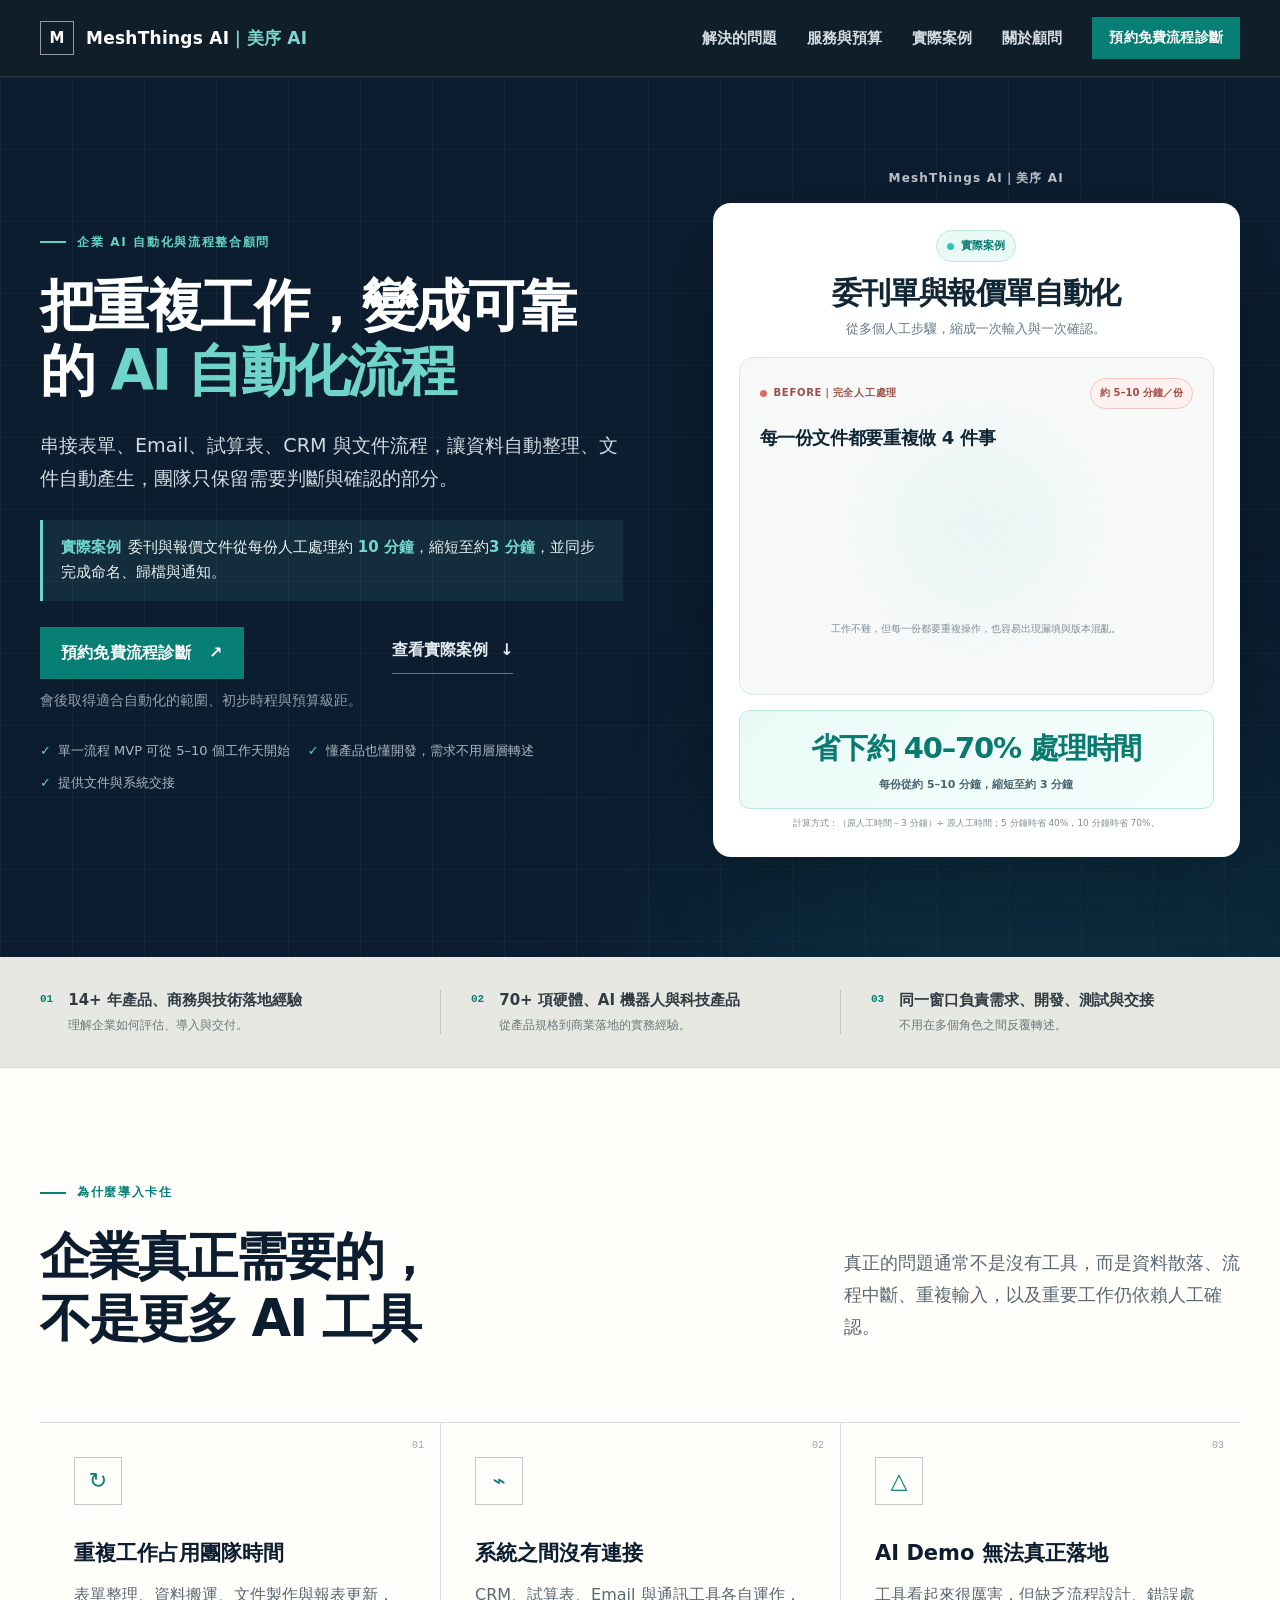
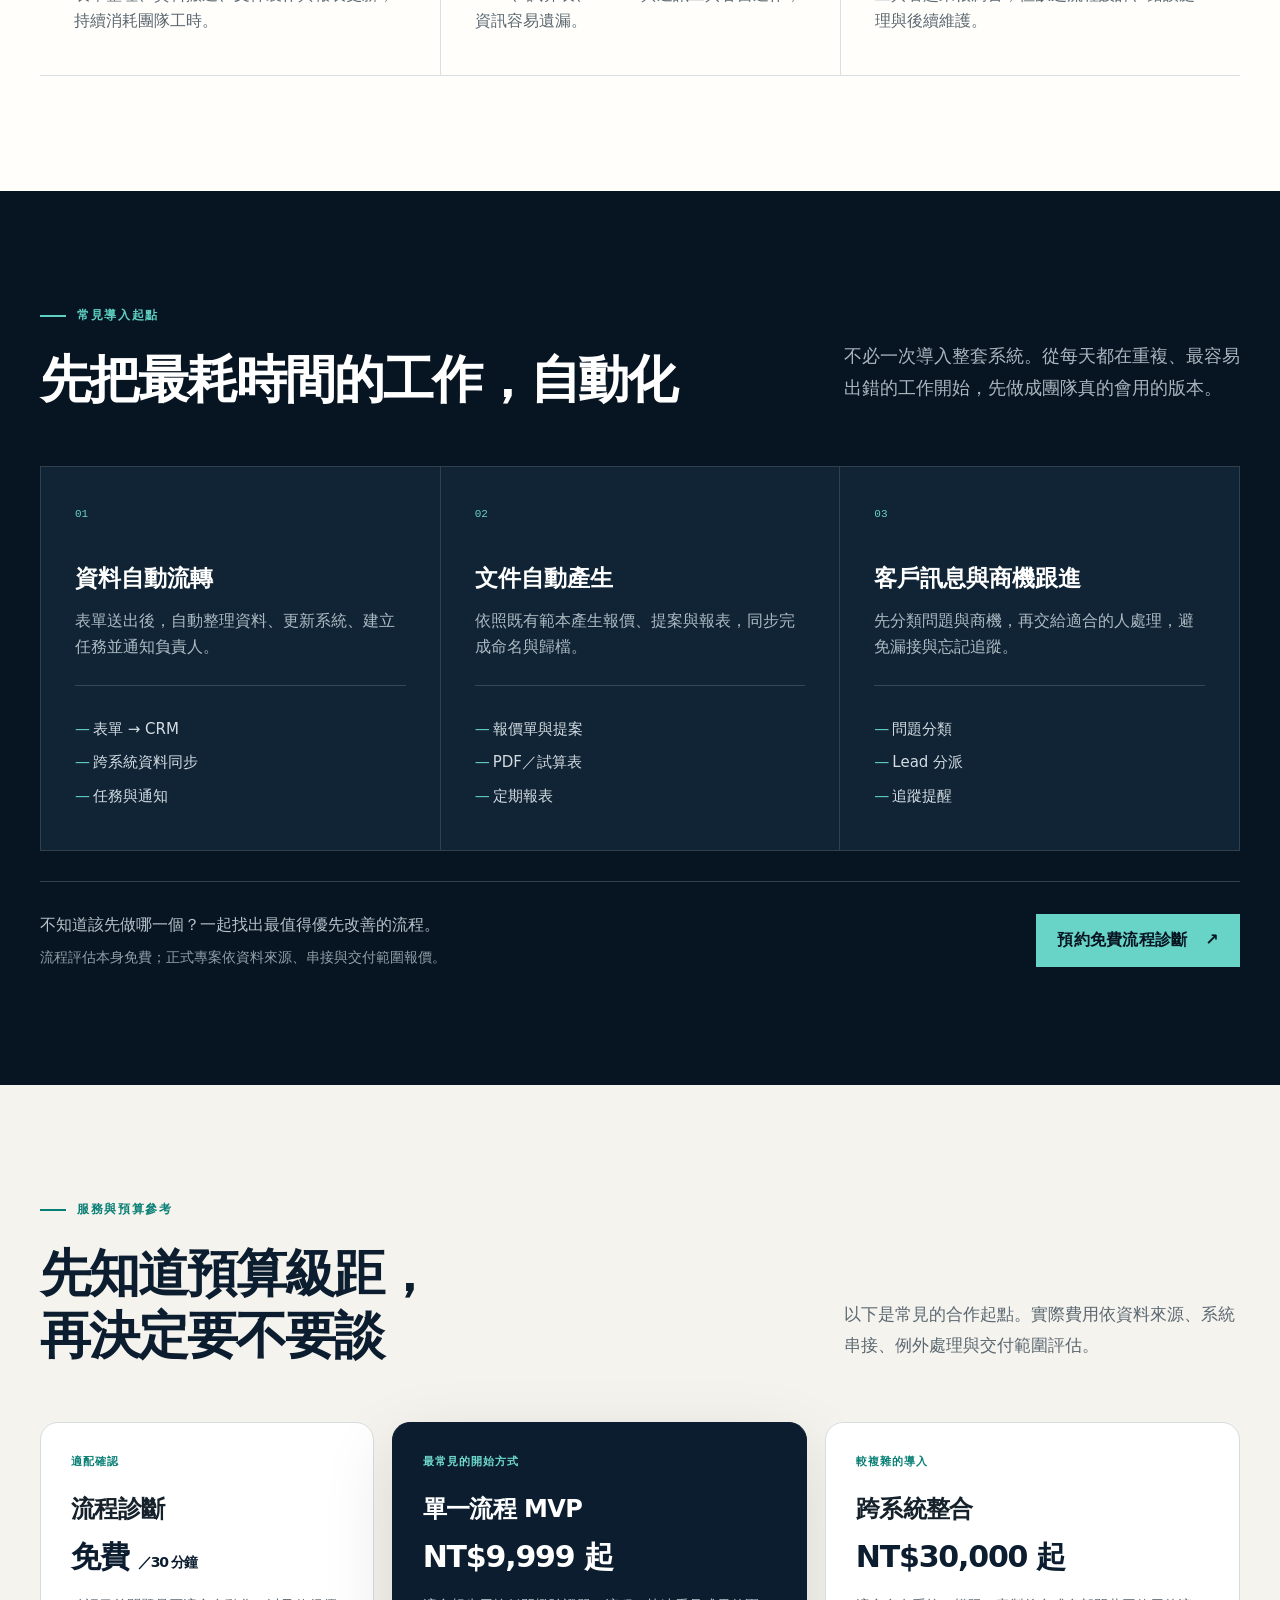
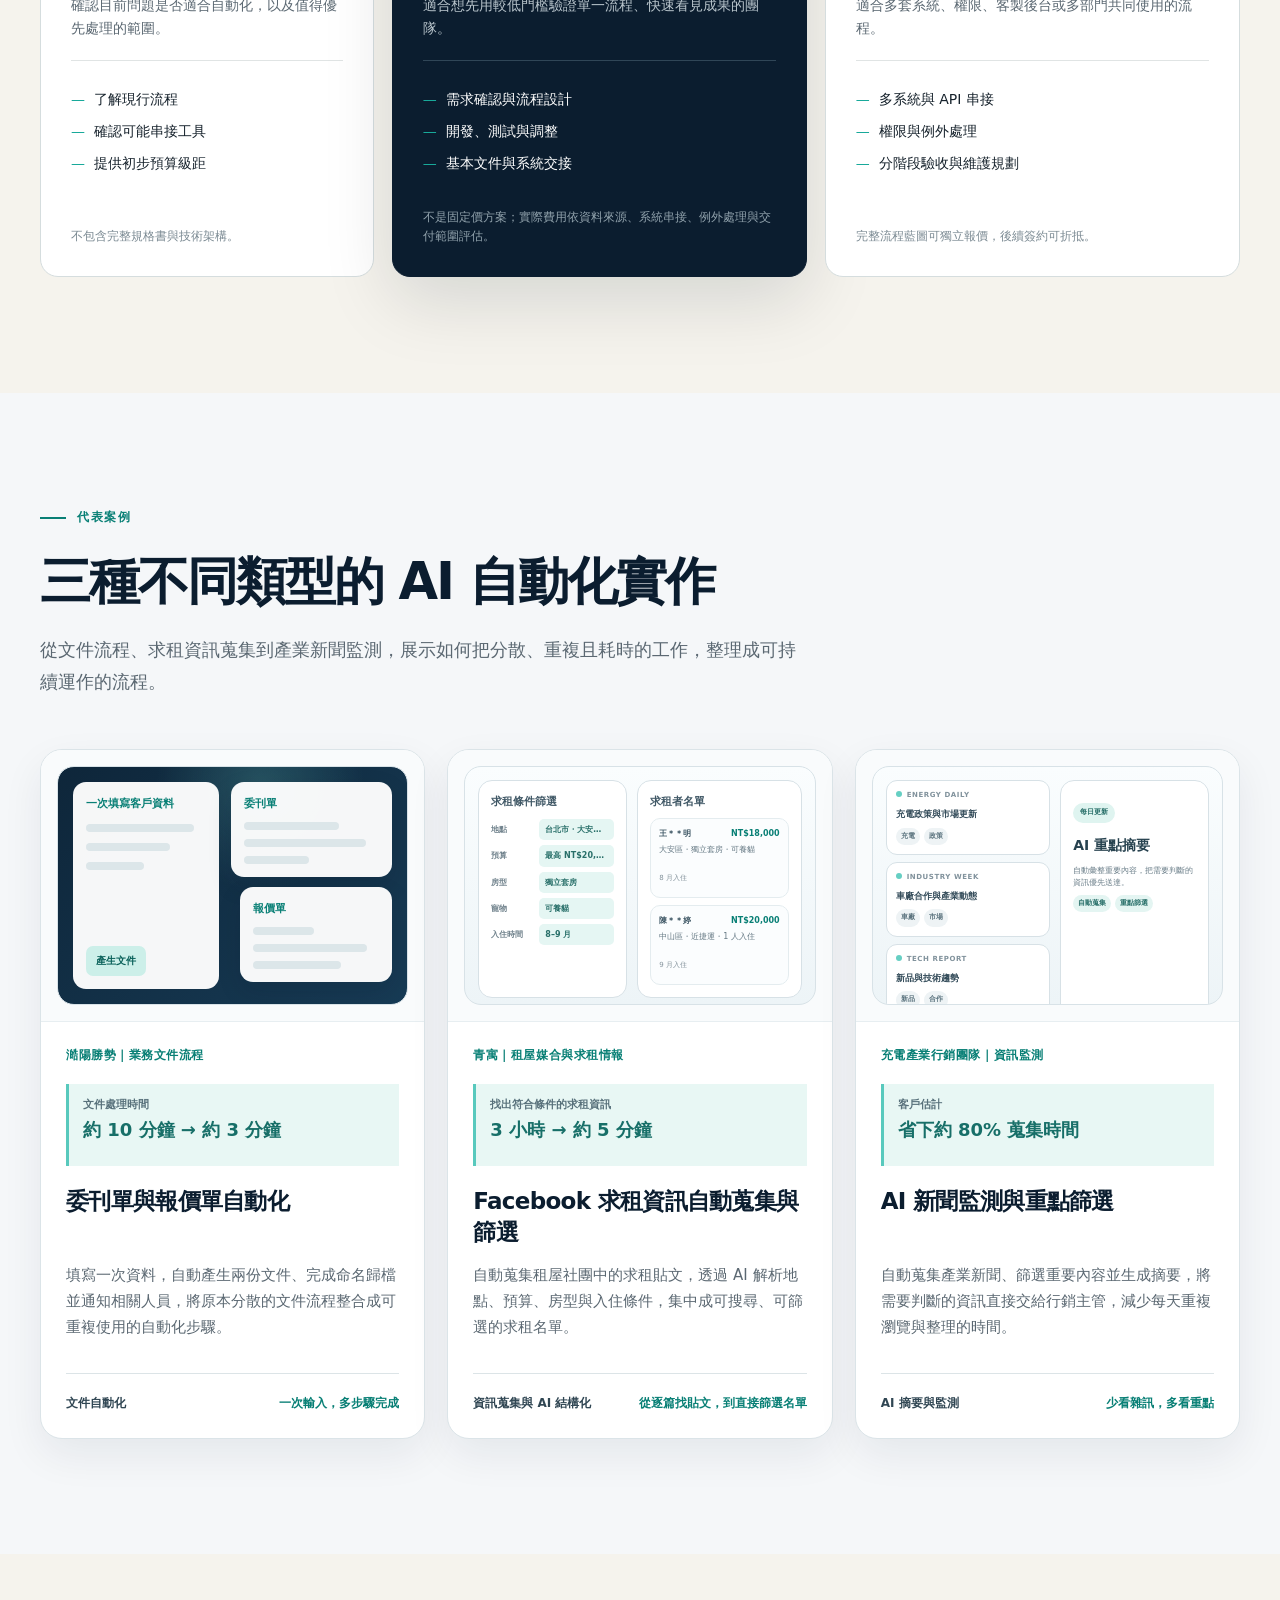
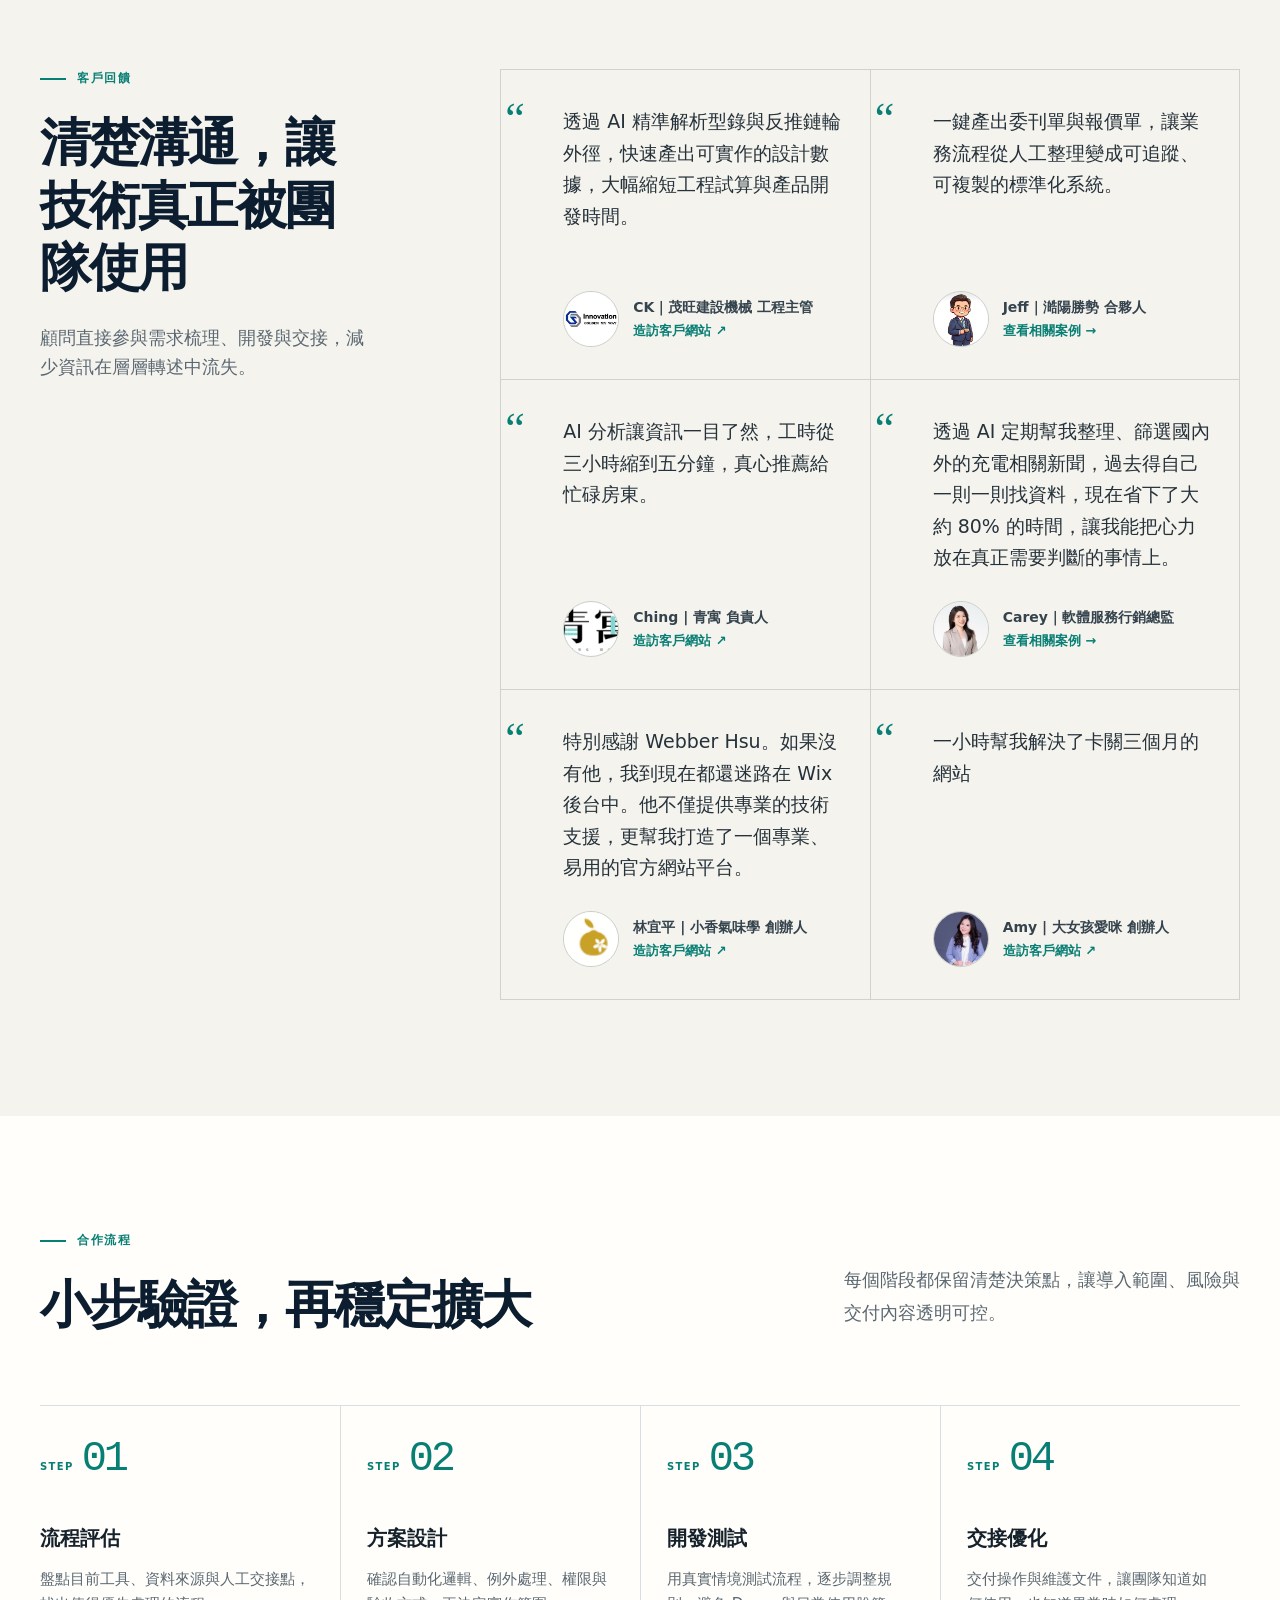
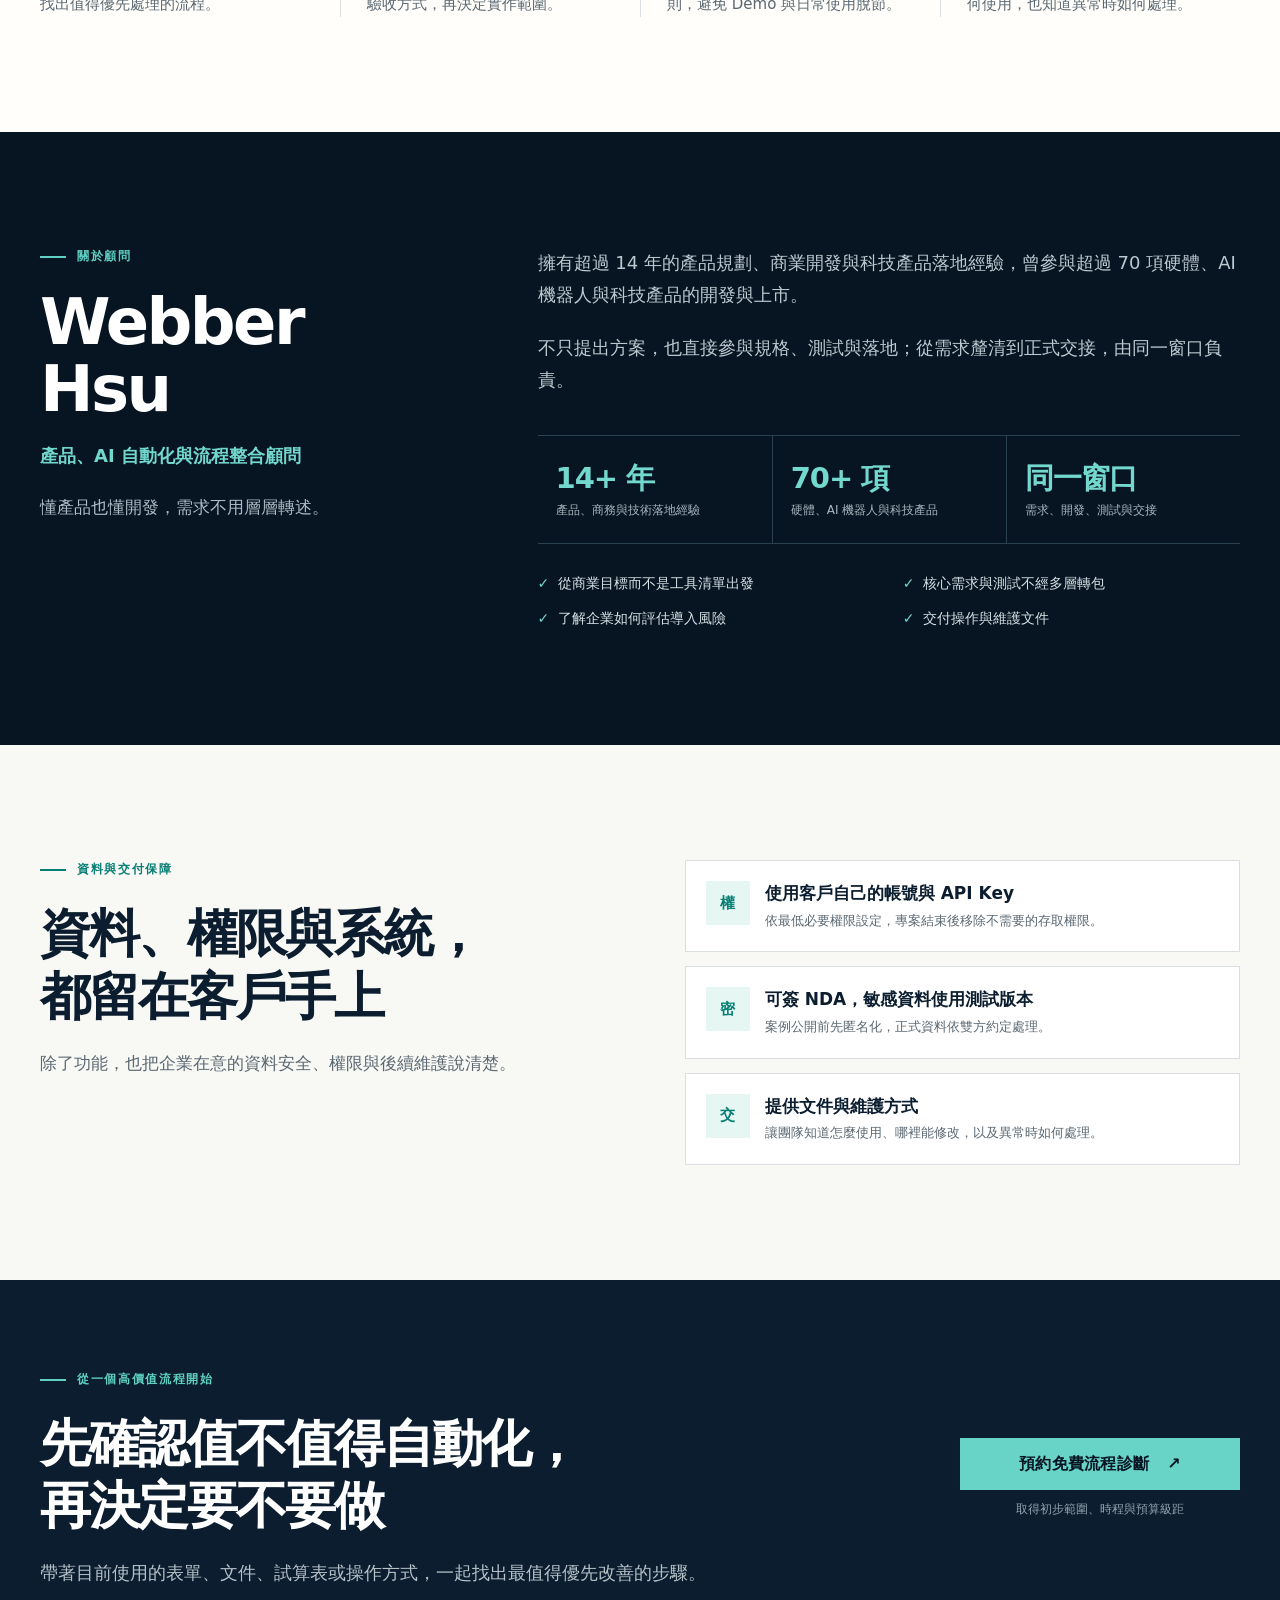
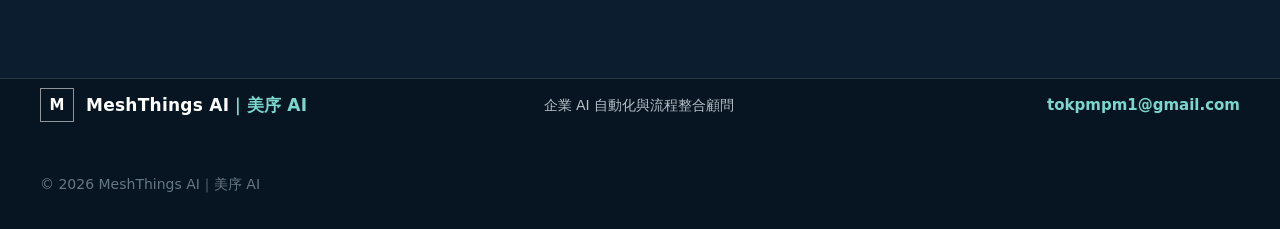
==== commit 833ed180: "Update Amy website link" ====
--- a/automation/index.html
+++ b/automation/index.html
@@ -1 +1 @@
-<!DOCTYPE html><html lang="zh-Hant"><head><meta charset="UTF-8"><meta name="viewport" content="width=device-width"><meta name="description" content="協助企業導入 AI 工作流程、文件自動化、CRM 與跨系統整合，從流程評估、開發測試到正式交接，由資深顧問直接參與。"><meta name="theme-color" content="#0b1d2f"><link rel="icon" href="/automation/favicon.svg" type="image/svg+xml"><title>AI 自動化顧問｜企業流程自動化與系統整合｜MeshThings AI｜美序 AI</title><link rel="stylesheet" href="/automation/assets/index.B4RXZe1-.css"></head><body><a class="skip-link" href="#main-content">跳至主要內容</a><header class="site-header"><div class="container header-inner"><a class="brand" href="/automation/" aria-label="MeshThings AI｜美序 AI 首頁"><span class="brand-mark" aria-hidden="true">M</span><span>MeshThings AI<strong>｜美序 AI</strong></span></a><button class="menu-button" type="button" aria-expanded="false" aria-controls="primary-navigation"><span class="sr-only">開啟主選單</span><span class="menu-line"></span><span class="menu-line"></span></button><nav id="primary-navigation" class="primary-nav" aria-label="主要導覽"><a href="#problems">解決的問題</a><a href="#pricing">服務與預算</a><a href="#cases">實際案例</a><a href="#about">關於顧問</a><a class="button button-small" href="https://docs.google.com/forms/d/e/1FAIpQLSdjlvpFNZtyFlb3yJxliBQVBYuo6h8dE5HEkbUPOMwqmTHcSA/viewform">預約免費流程診斷</a></nav></div></header><script type="module">var e=document.querySelector(`.menu-button`),t=document.querySelector(`#primary-navigation`),n=e?.querySelector(`.sr-only`),r=r=>{!e||!t||(e.setAttribute(`aria-expanded`,String(r)),t.classList.toggle(`is-open`,r),n&&(n.textContent=r?`關閉主選單`:`開啟主選單`))};e?.addEventListener(`click`,()=>{r(e.getAttribute(`aria-expanded`)!==`true`)}),t?.querySelectorAll(`a`).forEach(e=>{e.addEventListener(`click`,()=>r(!1))}),document.addEventListener(`keydown`,t=>{t.key===`Escape`&&(r(!1),e?.focus())}),window.addEventListener(`resize`,()=>{window.innerWidth>=1081&&r(!1)});</script><main id="main-content"><section class="hero"><div class="container hero-grid"><div class="hero-copy"><p class="eyebrow"><span></span>企業 AI 自動化與流程整合顧問</p><h1>把重複工作，變成可靠的 <em>AI 自動化流程</em></h1><p class="hero-lead">串接表單、Email、試算表、CRM 與文件流程，讓資料自動整理、文件自動產生，團隊只保留需要判斷與確認的部分。</p><p class="hero-proof"><span>實際案例</span>委刊與報價文件從每份人工處理約 <strong>10 分鐘</strong>，縮短至約<strong>3 分鐘</strong>，並同步完成命名、歸檔與通知。</p><div class="button-row"><div class="hero-primary-action"><a class="button" href="https://docs.google.com/forms/d/e/1FAIpQLSdjlvpFNZtyFlb3yJxliBQVBYuo6h8dE5HEkbUPOMwqmTHcSA/viewform">預約免費流程診斷 <span aria-hidden="true">↗</span></a><p>會後取得適合自動化的範圍、初步時程與預算級距。</p></div><a class="text-link" href="#cases">查看實際案例 <span aria-hidden="true">↓</span></a></div><div class="hero-trust"><span>單一流程 MVP 可從 5–10 個工作天開始</span><span>懂產品也懂開發，需求不用層層轉述</span><span>提供文件與系統交接</span></div></div><div class="ba-wrap" aria-label="委刊單與報價單自動化前後比較" data-astro-cid-yi75vjzu><div class="ba-brand" data-astro-cid-yi75vjzu>MeshThings AI｜美序 AI</div><article class="ba-card" data-astro-cid-yi75vjzu><header class="ba-top" data-astro-cid-yi75vjzu><div class="ba-badge" data-astro-cid-yi75vjzu><span class="ba-dot" data-astro-cid-yi75vjzu></span>實際案例</div><h2 class="ba-title" data-astro-cid-yi75vjzu>委刊單與報價單自動化</h2><p class="ba-lead" data-astro-cid-yi75vjzu>從多個人工步驟，縮成一次輸入與一次確認。</p></header><section class="ba-stage" aria-label="自動化前後比較動畫" data-astro-cid-yi75vjzu><div class="ba-phase ba-before" data-astro-cid-yi75vjzu><div class="ba-phase-label" data-astro-cid-yi75vjzu><span class="ba-phase-name" data-astro-cid-yi75vjzu>BEFORE｜完全人工處理</span><span class="ba-time-pill" data-astro-cid-yi75vjzu>約 5–10 分鐘／份</span></div><h3 class="ba-before-title" data-astro-cid-yi75vjzu>每一份文件都要重複做 4 件事</h3><div class="ba-manual-list" data-astro-cid-yi75vjzu><div class="ba-manual" data-astro-cid-yi75vjzu><span class="ba-manual-icon" data-astro-cid-yi75vjzu>複</span><div data-astro-cid-yi75vjzu><strong data-astro-cid-yi75vjzu>複製客戶資料</strong><small data-astro-cid-yi75vjzu>從表單或訊息逐欄整理</small></div></div><div class="ba-manual" data-astro-cid-yi75vjzu><span class="ba-manual-icon" data-astro-cid-yi75vjzu>單</span><div data-astro-cid-yi75vjzu><strong data-astro-cid-yi75vjzu>製作委刊單</strong><small data-astro-cid-yi75vjzu>開啟範本並逐項填寫</small></div></div><div class="ba-manual" data-astro-cid-yi75vjzu><span class="ba-manual-icon" data-astro-cid-yi75vjzu>價</span><div data-astro-cid-yi75vjzu><strong data-astro-cid-yi75vjzu>另外製作報價單</strong><small data-astro-cid-yi75vjzu>再次輸入相同資料與價格</small></div></div><div class="ba-manual" data-astro-cid-yi75vjzu><span class="ba-manual-icon" data-astro-cid-yi75vjzu>檔</span><div data-astro-cid-yi75vjzu><strong data-astro-cid-yi75vjzu>命名、歸檔與通知</strong><small data-astro-cid-yi75vjzu>手動整理版本並通知同事</small></div></div></div><p class="ba-before-note" data-astro-cid-yi75vjzu>工作不難，但每一份都要重複操作，也容易出現漏填與版本混亂。</p></div><div class="ba-transition" aria-hidden="true" data-astro-cid-yi75vjzu>→</div><div class="ba-phase ba-after" data-astro-cid-yi75vjzu><div class="ba-phase-label" data-astro-cid-yi75vjzu><span class="ba-phase-name" data-astro-cid-yi75vjzu>AFTER｜使用自動生成系統</span><span class="ba-time-pill" data-astro-cid-yi75vjzu>約 3 分鐘／份</span></div><div class="ba-input" data-astro-cid-yi75vjzu><div class="ba-input-icon" data-astro-cid-yi75vjzu>1</div><div data-astro-cid-yi75vjzu><strong data-astro-cid-yi75vjzu>填寫一次客戶需求</strong><small data-astro-cid-yi75vjzu>客戶資料、項目、價格與備註</small></div></div><div class="ba-flow-line" data-astro-cid-yi75vjzu></div><div class="ba-outputs" data-astro-cid-yi75vjzu><div class="ba-output" data-astro-cid-yi75vjzu><div class="ba-out-icon" data-astro-cid-yi75vjzu>單</div><strong data-astro-cid-yi75vjzu>產生委刊單</strong></div><div class="ba-output" data-astro-cid-yi75vjzu><div class="ba-out-icon" data-astro-cid-yi75vjzu>價</div><strong data-astro-cid-yi75vjzu>產生報價單</strong></div><div class="ba-output" data-astro-cid-yi75vjzu><div class="ba-out-icon" data-astro-cid-yi75vjzu>檔</div><strong data-astro-cid-yi75vjzu>命名與歸檔</strong></div><div class="ba-output" data-astro-cid-yi75vjzu><div class="ba-out-icon" data-astro-cid-yi75vjzu>知</div><strong data-astro-cid-yi75vjzu>通知相關人員</strong></div></div><div class="ba-review" data-astro-cid-yi75vjzu><span class="ba-review-icon" data-astro-cid-yi75vjzu>人</span>最後由業務人工確認</div></div></section><section class="ba-result" data-astro-cid-yi75vjzu><strong data-astro-cid-yi75vjzu>省下約 40–70% 處理時間</strong><span data-astro-cid-yi75vjzu>每份從約 5–10 分鐘，縮短至約 3 分鐘</span></section><p class="ba-calculation" data-astro-cid-yi75vjzu>計算方式：（原人工時間－3 分鐘）÷ 原人工時間；5 分鐘時省 40%，10 分鐘時省 70%。</p></article></div></div></section><aside class="trust-bar" aria-label="合作特色"><div class="container trust-inner"><div class="trust-item"><b>01</b><p><strong>14+ 年產品、商務與技術落地經驗</strong><span>理解企業如何評估、導入與交付。</span></p></div><div class="trust-item"><b>02</b><p><strong>70+ 項硬體、AI 機器人與科技產品</strong><span>從產品規格到商業落地的實務經驗。</span></p></div><div class="trust-item"><b>03</b><p><strong>同一窗口負責需求、開發、測試與交接</strong><span>不用在多個角色之間反覆轉述。</span></p></div></div></aside><section id="problems" class="section problems"><div class="container"><div class="section-intro split-intro"><div><p class="eyebrow"><span></span>為什麼導入卡住</p><h2>企業真正需要的，<br>不是更多 AI 工具</h2></div><p>真正的問題通常不是沒有工具，而是資料散落、流程中斷、重複輸入，以及重要工作仍依賴人工確認。</p></div><div class="problem-grid"><article><span class="card-number">01</span><div class="line-icon" aria-hidden="true">↻</div><h3>重複工作占用團隊時間</h3><p>表單整理、資料搬運、文件製作與報表更新，持續消耗團隊工時。</p></article><article><span class="card-number">02</span><div class="line-icon" aria-hidden="true">⌁</div><h3>系統之間沒有連接</h3><p>CRM、試算表、Email 與通訊工具各自運作，資訊容易遺漏。</p></article><article><span class="card-number">03</span><div class="line-icon" aria-hidden="true">△</div><h3>AI Demo 無法真正落地</h3><p>工具看起來很厲害，但缺乏流程設計、錯誤處理與後續維護。</p></article></div></div></section><section id="services" class="section services"><div class="container"><div class="section-intro services-intro"><div><p class="eyebrow light"><span></span>常見導入起點</p><h2>先把最耗時間的工作，自動化</h2></div><p>不必一次導入整套系統。從每天都在重複、最容易出錯的工作開始，先做成團隊真的會用的版本。</p></div><div class="service-grid"><article><span class="service-number">01</span><h3>資料自動流轉</h3><p>表單送出後，自動整理資料、更新系統、建立任務並通知負責人。</p><ul><li>表單 → CRM</li><li>跨系統資料同步</li><li>任務與通知</li></ul></article><article><span class="service-number">02</span><h3>文件自動產生</h3><p>依照既有範本產生報價、提案與報表，同步完成命名與歸檔。</p><ul><li>報價單與提案</li><li>PDF／試算表</li><li>定期報表</li></ul></article><article><span class="service-number">03</span><h3>客戶訊息與商機跟進</h3><p>先分類問題與商機，再交給適合的人處理，避免漏接與忘記追蹤。</p><ul><li>問題分類</li><li>Lead 分派</li><li>追蹤提醒</li></ul></article></div><div class="services-action"><div><p>不知道該先做哪一個？一起找出最值得優先改善的流程。</p><p class="services-note">流程評估本身免費；正式專案依資料來源、串接與交付範圍報價。</p></div><a class="button button-light" href="https://docs.google.com/forms/d/e/1FAIpQLSdjlvpFNZtyFlb3yJxliBQVBYuo6h8dE5HEkbUPOMwqmTHcSA/viewform">預約免費流程診斷 <span aria-hidden="true">↗</span></a></div></div></section><section id="pricing" class="section pricing" aria-labelledby="pricing-title"><div class="container"><div class="pricing-heading"><div><p class="eyebrow"><span></span>服務與預算參考</p><h2 id="pricing-title">先知道預算級距，<br>再決定要不要談</h2></div><p>以下是常見的合作起點。實際費用依資料來源、系統串接、例外處理與交付範圍評估。</p></div><div class="price-grid"><article class="price-card"><p class="price-tag">適配確認</p><h3>流程診斷</h3><p class="price">免費 <small>／30 分鐘</small></p><p>確認目前問題是否適合自動化，以及值得優先處理的範圍。</p><ul><li>了解現行流程</li><li>確認可能串接工具</li><li>提供初步預算級距</li></ul><small class="price-note">不包含完整規格書與技術架構。</small></article><article class="price-card featured"><p class="price-tag">最常見的開始方式</p><h3>單一流程 MVP</h3><p class="price">NT$9,999 起</p><p>適合想先用較低門檻驗證單一流程、快速看見成果的團隊。</p><ul><li>需求確認與流程設計</li><li>開發、測試與調整</li><li>基本文件與系統交接</li></ul><small class="price-note">不是固定價方案；實際費用依資料來源、系統串接、例外處理與交付範圍評估。</small></article><article class="price-card"><p class="price-tag">較複雜的導入</p><h3>跨系統整合</h3><p class="price">NT$30,000 起</p><p>適合多套系統、權限、客製後台或多部門共同使用的流程。</p><ul><li>多系統與 API 串接</li><li>權限與例外處理</li><li>分階段驗收與維護規劃</li></ul><small class="price-note">完整流程藍圖可獨立報價，後續簽約可折抵。</small></article></div></div></section><section id="cases" class="section case-studies" aria-labelledby="case-studies-title" data-astro-cid-6uufqrtv><div class="container" data-astro-cid-6uufqrtv><div class="case-studies-heading" data-astro-cid-6uufqrtv><p class="eyebrow" data-astro-cid-6uufqrtv><span data-astro-cid-6uufqrtv></span>代表案例</p><h2 id="case-studies-title" data-astro-cid-6uufqrtv>三種不同類型的 AI 自動化實作</h2><p data-astro-cid-6uufqrtv>從文件流程、求租資訊蒐集到產業新聞監測，展示如何把分散、重複且耗時的工作，整理成可持續運作的流程。</p></div><div class="case-studies-grid" data-astro-cid-6uufqrtv><article class="case-study-card" data-astro-cid-6uufqrtv><div class="case-study-media" data-astro-cid-6uufqrtv><div class="case-canvas documents-canvas" aria-label="委刊單與報價單自動產生介面示意" data-astro-cid-6uufqrtv><div class="documents-shell" data-astro-cid-6uufqrtv><div class="documents-input" data-astro-cid-6uufqrtv><span class="ui-label" data-astro-cid-6uufqrtv>一次填寫客戶資料</span><span class="ui-line wide" data-astro-cid-6uufqrtv></span><span class="ui-line medium" data-astro-cid-6uufqrtv></span><span class="ui-line short" data-astro-cid-6uufqrtv></span><span class="ui-button" data-astro-cid-6uufqrtv>產生文件</span></div><div class="documents-output" data-astro-cid-6uufqrtv><div class="document-card" data-astro-cid-6uufqrtv><strong data-astro-cid-6uufqrtv>委刊單</strong><span class="ui-line medium" data-astro-cid-6uufqrtv></span><span class="ui-line wide" data-astro-cid-6uufqrtv></span><span class="ui-line short" data-astro-cid-6uufqrtv></span></div><div class="document-card offset" data-astro-cid-6uufqrtv><strong data-astro-cid-6uufqrtv>報價單</strong><span class="ui-line short" data-astro-cid-6uufqrtv></span><span class="ui-line wide" data-astro-cid-6uufqrtv></span><span class="ui-line medium" data-astro-cid-6uufqrtv></span></div></div></div></div></div><div class="case-study-body" data-astro-cid-6uufqrtv><p class="case-client" data-astro-cid-6uufqrtv>澔陽勝勢｜業務文件流程</p><div class="case-result" data-astro-cid-6uufqrtv><span data-astro-cid-6uufqrtv>文件處理時間</span><strong data-astro-cid-6uufqrtv>約 10 分鐘 → 約 3 分鐘</strong></div><h3 data-astro-cid-6uufqrtv>委刊單與報價單自動化</h3><p class="case-description" data-astro-cid-6uufqrtv>填寫一次資料，自動產生兩份文件、完成命名歸檔並通知相關人員，將原本分散的文件流程整合成可重複使用的自動化步驟。</p><footer data-astro-cid-6uufqrtv><span data-astro-cid-6uufqrtv>文件自動化</span><span data-astro-cid-6uufqrtv>一次輸入，多步驟完成</span></footer></div></article><article class="case-study-card" data-astro-cid-6uufqrtv><div class="case-study-media" data-astro-cid-6uufqrtv><div class="case-canvas rent-canvas" aria-label="Facebook 求租資訊篩選介面示意" data-astro-cid-6uufqrtv><div class="rent-shell" data-astro-cid-6uufqrtv><div class="filter-panel" data-astro-cid-6uufqrtv><strong data-astro-cid-6uufqrtv>求租條件篩選</strong><dl data-astro-cid-6uufqrtv><div data-astro-cid-6uufqrtv><dt data-astro-cid-6uufqrtv>地點</dt><dd data-astro-cid-6uufqrtv>台北市・大安／中山</dd></div><div data-astro-cid-6uufqrtv><dt data-astro-cid-6uufqrtv>預算</dt><dd data-astro-cid-6uufqrtv>最高 NT$20,000</dd></div><div data-astro-cid-6uufqrtv><dt data-astro-cid-6uufqrtv>房型</dt><dd data-astro-cid-6uufqrtv>獨立套房</dd></div><div data-astro-cid-6uufqrtv><dt data-astro-cid-6uufqrtv>寵物</dt><dd data-astro-cid-6uufqrtv>可養貓</dd></div><div data-astro-cid-6uufqrtv><dt data-astro-cid-6uufqrtv>入住時間</dt><dd data-astro-cid-6uufqrtv>8–9 月</dd></div></dl></div><div class="renter-list" data-astro-cid-6uufqrtv><strong data-astro-cid-6uufqrtv>求租者名單</strong><div class="renter-card" data-astro-cid-6uufqrtv><div data-astro-cid-6uufqrtv><b data-astro-cid-6uufqrtv>王＊＊明</b><span data-astro-cid-6uufqrtv>NT$18,000</span></div><p data-astro-cid-6uufqrtv>大安區・獨立套房・可養貓</p><small data-astro-cid-6uufqrtv>8 月入住</small></div><div class="renter-card" data-astro-cid-6uufqrtv><div data-astro-cid-6uufqrtv><b data-astro-cid-6uufqrtv>陳＊＊婷</b><span data-astro-cid-6uufqrtv>NT$20,000</span></div><p data-astro-cid-6uufqrtv>中山區・近捷運・1 人入住</p><small data-astro-cid-6uufqrtv>9 月入住</small></div></div></div></div></div><div class="case-study-body" data-astro-cid-6uufqrtv><p class="case-client" data-astro-cid-6uufqrtv>青寓｜租屋媒合與求租情報</p><div class="case-result" data-astro-cid-6uufqrtv><span data-astro-cid-6uufqrtv>找出符合條件的求租資訊</span><strong data-astro-cid-6uufqrtv>3 小時 → 約 5 分鐘</strong></div><h3 data-astro-cid-6uufqrtv>Facebook 求租資訊自動蒐集與篩選</h3><p class="case-description" data-astro-cid-6uufqrtv>自動蒐集租屋社團中的求租貼文，透過 AI 解析地點、預算、房型與入住條件，集中成可搜尋、可篩選的求租名單。</p><footer data-astro-cid-6uufqrtv><span data-astro-cid-6uufqrtv>資訊蒐集與 AI 結構化</span><span data-astro-cid-6uufqrtv>從逐篇找貼文，到直接篩選名單</span></footer></div></article><article class="case-study-card" data-astro-cid-6uufqrtv><div class="case-study-media" data-astro-cid-6uufqrtv><div class="case-canvas news-canvas" aria-label="AI 新聞監測與摘要介面示意" data-astro-cid-6uufqrtv><div class="news-shell" data-astro-cid-6uufqrtv><div class="news-feed" data-astro-cid-6uufqrtv><div class="news-item" data-astro-cid-6uufqrtv><span data-astro-cid-6uufqrtv>ENERGY DAILY</span><strong data-astro-cid-6uufqrtv>充電政策與市場更新</strong><div data-astro-cid-6uufqrtv><i data-astro-cid-6uufqrtv>充電</i><i data-astro-cid-6uufqrtv>政策</i></div></div><div class="news-item" data-astro-cid-6uufqrtv><span data-astro-cid-6uufqrtv>INDUSTRY WEEK</span><strong data-astro-cid-6uufqrtv>車廠合作與產業動態</strong><div data-astro-cid-6uufqrtv><i data-astro-cid-6uufqrtv>車廠</i><i data-astro-cid-6uufqrtv>市場</i></div></div><div class="news-item" data-astro-cid-6uufqrtv><span data-astro-cid-6uufqrtv>TECH REPORT</span><strong data-astro-cid-6uufqrtv>新品與技術趨勢</strong><div data-astro-cid-6uufqrtv><i data-astro-cid-6uufqrtv>新品</i><i data-astro-cid-6uufqrtv>合作</i></div></div></div><div class="news-summary" data-astro-cid-6uufqrtv><span data-astro-cid-6uufqrtv>每日更新</span><strong data-astro-cid-6uufqrtv>AI 重點摘要</strong><p data-astro-cid-6uufqrtv>自動彙整重要內容，把需要判斷的資訊優先送達。</p><div data-astro-cid-6uufqrtv><i data-astro-cid-6uufqrtv>自動蒐集</i><i data-astro-cid-6uufqrtv>重點篩選</i></div></div></div></div></div><div class="case-study-body" data-astro-cid-6uufqrtv><p class="case-client" data-astro-cid-6uufqrtv>充電產業行銷團隊｜資訊監測</p><div class="case-result" data-astro-cid-6uufqrtv><span data-astro-cid-6uufqrtv>客戶估計</span><strong data-astro-cid-6uufqrtv>省下約 80% 蒐集時間</strong></div><h3 data-astro-cid-6uufqrtv>AI 新聞監測與重點篩選</h3><p class="case-description" data-astro-cid-6uufqrtv>自動蒐集產業新聞、篩選重要內容並生成摘要，將需要判斷的資訊直接交給行銷主管，減少每天重複瀏覽與整理的時間。</p><footer data-astro-cid-6uufqrtv><span data-astro-cid-6uufqrtv>AI 摘要與監測</span><span data-astro-cid-6uufqrtv>少看雜訊，多看重點</span></footer></div></article></div></div></section><section class="section testimonials" aria-labelledby="testimonial-title"><div class="container testimonial-grid"><div class="testimonial-intro"><p class="eyebrow"><span></span>客戶回饋</p><h2 id="testimonial-title">清楚溝通，讓技術真正被團隊使用</h2><p>顧問直接參與需求梳理、開發與交接，減少資訊在層層轉述中流失。</p></div><div class="quote-list"><blockquote><span aria-hidden="true">“</span><p>透過 AI 精準解析型錄與反推鏈輪外徑，快速產出可實作的設計數據，大幅縮短工程試算與產品開發時間。</p><footer class="quote-author"><img src="/automation/images/clients/golden-my-way.png" alt="" width="56" height="56" loading="lazy"><div><strong>CK｜茂旺建設機械 工程主管</strong><a href="http://www.goldenmyway.com.tw/" target="_blank" rel="noreferrer">造訪客戶網站 <span aria-hidden="true">↗</span></a></div></footer></blockquote><blockquote><span aria-hidden="true">“</span><p>一鍵產出委刊單與報價單，讓業務流程從人工整理變成可追蹤、可複製的標準化系統。</p><footer class="quote-author"><img src="/automation/images/clients/haoyang-jeff.png" alt="" width="56" height="56" loading="lazy"><div><strong>Jeff｜澔陽勝勢 合夥人</strong><a href="#cases">查看相關案例 <span aria-hidden="true">→</span></a></div></footer></blockquote><blockquote><span aria-hidden="true">“</span><p>AI 分析讓資訊一目了然，工時從三小時縮到五分鐘，真心推薦給忙碌房東。</p><footer class="quote-author"><img src="/automation/images/clients/ching-home.png" alt="" width="56" height="56" loading="lazy"><div><strong>Ching | 青寓 負責人</strong><a href="https://ching-home.com/" target="_blank" rel="noreferrer">造訪客戶網站 <span aria-hidden="true">↗</span></a></div></footer></blockquote><blockquote><span aria-hidden="true">“</span><p>透過 AI 定期幫我整理、篩選國內外的充電相關新聞，過去得自己一則一則找資料，現在省下了大約 80% 的時間，讓我能把心力放在真正需要判斷的事情上。</p><footer class="quote-author"><img src="/automation/images/clients/carey.jpg" alt="" width="56" height="56" loading="lazy"><div><strong>Carey｜軟體服務行銷總監</strong><a href="#cases">查看相關案例 <span aria-hidden="true">→</span></a></div></footer></blockquote><blockquote><span aria-hidden="true">“</span><p>特別感謝 Webber Hsu。如果沒有他，我到現在都還迷路在 Wix 後台中。他不僅提供專業的技術支援，更幫我打造了一個專業、易用的官方網站平台。</p><footer class="quote-author"><img src="/automation/images/clients/twarovia.png" alt="" width="56" height="56" loading="lazy"><div><strong>林宜平 | 小香氣味學 創辦人</strong><a href="https://twarovia.com/" target="_blank" rel="noreferrer">造訪客戶網站 <span aria-hidden="true">↗</span></a></div></footer></blockquote><blockquote><span aria-hidden="true">“</span><p>一小時幫我解決了卡關三個月的網站</p><footer class="quote-author"><img src="/automation/images/clients/amy.jpg" alt="" width="56" height="56" loading="lazy"><div><strong>Amy | 大女孩愛咪 創辦人</strong><a href="https://podcasts.apple.com/tw/podcast/%E5%A5%B3%E4%BA%BA%E8%A6%81%E7%90%86%E8%B2%A1/id1887842804" target="_blank" rel="noreferrer">收聽客戶節目 <span aria-hidden="true">↗</span></a></div></footer></blockquote></div></div></section><section id="process" class="section process"><div class="container"><div class="section-heading-row"><div><p class="eyebrow"><span></span>合作流程</p><h2>小步驗證，再穩定擴大</h2></div><p>每個階段都保留清楚決策點，讓導入範圍、風險與交付內容透明可控。</p></div><ol class="process-list"><li><span class="process-step"><small>STEP</small><strong>01</strong></span><div><h3>流程評估</h3><p>盤點目前工具、資料來源與人工交接點，找出值得優先處理的流程。</p></div></li><li><span class="process-step"><small>STEP</small><strong>02</strong></span><div><h3>方案設計</h3><p>確認自動化邏輯、例外處理、權限與驗收方式，再決定實作範圍。</p></div></li><li><span class="process-step"><small>STEP</small><strong>03</strong></span><div><h3>開發測試</h3><p>用真實情境測試流程，逐步調整規則，避免 Demo 與日常使用脫節。</p></div></li><li><span class="process-step"><small>STEP</small><strong>04</strong></span><div><h3>交接優化</h3><p>交付操作與維護文件，讓團隊知道如何使用，也知道異常時如何處理。</p></div></li></ol></div></section><section id="about" class="section about" aria-labelledby="about-title"><div class="container about-grid"><div class="about-intro"><p class="eyebrow light"><span></span>關於顧問</p><h2 id="about-title">Webber Hsu</h2><p class="about-role">產品、AI 自動化與流程整合顧問</p><p class="about-kicker">懂產品也懂開發，需求不用層層轉述。</p></div><div class="about-copy"><p>擁有超過 14 年的產品規劃、商業開發與科技產品落地經驗，曾參與超過 70 項硬體、AI 機器人與科技產品的開發與上市。</p><p>不只提出方案，也直接參與規格、測試與落地；從需求釐清到正式交接，由同一窗口負責。</p><div class="about-stats"><div><strong>14+ 年</strong><span>產品、商務與技術落地經驗</span></div><div><strong>70+ 項</strong><span>硬體、AI 機器人與科技產品</span></div><div><strong>同一窗口</strong><span>需求、開發、測試與交接</span></div></div><ul class="about-list"><li>從商業目標而不是工具清單出發</li><li>核心需求與測試不經多層轉包</li><li>了解企業如何評估導入風險</li><li>交付操作與維護文件</li></ul></div></div></section><section class="section assurance" aria-labelledby="assurance-title"><div class="container assurance-grid"><div><p class="eyebrow"><span></span>資料與交付保障</p><h2 id="assurance-title">資料、權限與系統，<br>都留在客戶手上</h2><p class="assurance-lead">除了功能，也把企業在意的資料安全、權限與後續維護說清楚。</p></div><div class="assurance-list"><article><span aria-hidden="true">權</span><div><h3>使用客戶自己的帳號與 API Key</h3><p>依最低必要權限設定，專案結束後移除不需要的存取權限。</p></div></article><article><span aria-hidden="true">密</span><div><h3>可簽 NDA，敏感資料使用測試版本</h3><p>案例公開前先匿名化，正式資料依雙方約定處理。</p></div></article><article><span aria-hidden="true">交</span><div><h3>提供文件與維護方式</h3><p>讓團隊知道怎麼使用、哪裡能修改，以及異常時如何處理。</p></div></article></div></div></section><section id="contact" class="contact"><div class="container contact-grid"><div><p class="eyebrow light"><span></span>從一個高價值流程開始</p><h2>先確認值不值得自動化，<br>再決定要不要做</h2><p>帶著目前使用的表單、文件、試算表或操作方式，一起找出最值得優先改善的步驟。</p></div><div class="contact-action"><a class="button button-light" href="https://docs.google.com/forms/d/e/1FAIpQLSdjlvpFNZtyFlb3yJxliBQVBYuo6h8dE5HEkbUPOMwqmTHcSA/viewform">預約免費流程診斷 <span aria-hidden="true">↗</span></a><small>取得初步範圍、時程與預算級距</small></div></div></section></main><footer class="site-footer"><div class="container footer-inner"><a class="brand footer-brand" href="/automation/"><span class="brand-mark" aria-hidden="true">M</span><span>MeshThings AI<strong>｜美序 AI</strong></span></a><p>企業 AI 自動化與流程整合顧問</p><a href="mailto:tokpmpm1@gmail.com">tokpmpm1@gmail.com</a><small>© 2026 MeshThings AI｜美序 AI</small></div></footer></body></html>+<!DOCTYPE html><html lang="zh-Hant"><head><meta charset="UTF-8"><meta name="viewport" content="width=device-width"><meta name="description" content="協助企業導入 AI 工作流程、文件自動化、CRM 與跨系統整合，從流程評估、開發測試到正式交接，由資深顧問直接參與。"><meta name="theme-color" content="#0b1d2f"><link rel="icon" href="/automation/favicon.svg" type="image/svg+xml"><title>AI 自動化顧問｜企業流程自動化與系統整合｜MeshThings AI｜美序 AI</title><link rel="stylesheet" href="/automation/assets/index.B4RXZe1-.css"></head><body><a class="skip-link" href="#main-content">跳至主要內容</a><header class="site-header"><div class="container header-inner"><a class="brand" href="/automation/" aria-label="MeshThings AI｜美序 AI 首頁"><span class="brand-mark" aria-hidden="true">M</span><span>MeshThings AI<strong>｜美序 AI</strong></span></a><button class="menu-button" type="button" aria-expanded="false" aria-controls="primary-navigation"><span class="sr-only">開啟主選單</span><span class="menu-line"></span><span class="menu-line"></span></button><nav id="primary-navigation" class="primary-nav" aria-label="主要導覽"><a href="#problems">解決的問題</a><a href="#pricing">服務與預算</a><a href="#cases">實際案例</a><a href="#about">關於顧問</a><a class="button button-small" href="https://docs.google.com/forms/d/e/1FAIpQLSdjlvpFNZtyFlb3yJxliBQVBYuo6h8dE5HEkbUPOMwqmTHcSA/viewform">預約免費流程診斷</a></nav></div></header><script type="module">var e=document.querySelector(`.menu-button`),t=document.querySelector(`#primary-navigation`),n=e?.querySelector(`.sr-only`),r=r=>{!e||!t||(e.setAttribute(`aria-expanded`,String(r)),t.classList.toggle(`is-open`,r),n&&(n.textContent=r?`關閉主選單`:`開啟主選單`))};e?.addEventListener(`click`,()=>{r(e.getAttribute(`aria-expanded`)!==`true`)}),t?.querySelectorAll(`a`).forEach(e=>{e.addEventListener(`click`,()=>r(!1))}),document.addEventListener(`keydown`,t=>{t.key===`Escape`&&(r(!1),e?.focus())}),window.addEventListener(`resize`,()=>{window.innerWidth>=1081&&r(!1)});</script><main id="main-content"><section class="hero"><div class="container hero-grid"><div class="hero-copy"><p class="eyebrow"><span></span>企業 AI 自動化與流程整合顧問</p><h1>把重複工作，變成可靠的 <em>AI 自動化流程</em></h1><p class="hero-lead">串接表單、Email、試算表、CRM 與文件流程，讓資料自動整理、文件自動產生，團隊只保留需要判斷與確認的部分。</p><p class="hero-proof"><span>實際案例</span>委刊與報價文件從每份人工處理約 <strong>10 分鐘</strong>，縮短至約<strong>3 分鐘</strong>，並同步完成命名、歸檔與通知。</p><div class="button-row"><div class="hero-primary-action"><a class="button" href="https://docs.google.com/forms/d/e/1FAIpQLSdjlvpFNZtyFlb3yJxliBQVBYuo6h8dE5HEkbUPOMwqmTHcSA/viewform">預約免費流程診斷 <span aria-hidden="true">↗</span></a><p>會後取得適合自動化的範圍、初步時程與預算級距。</p></div><a class="text-link" href="#cases">查看實際案例 <span aria-hidden="true">↓</span></a></div><div class="hero-trust"><span>單一流程 MVP 可從 5–10 個工作天開始</span><span>懂產品也懂開發，需求不用層層轉述</span><span>提供文件與系統交接</span></div></div><div class="ba-wrap" aria-label="委刊單與報價單自動化前後比較" data-astro-cid-yi75vjzu><div class="ba-brand" data-astro-cid-yi75vjzu>MeshThings AI｜美序 AI</div><article class="ba-card" data-astro-cid-yi75vjzu><header class="ba-top" data-astro-cid-yi75vjzu><div class="ba-badge" data-astro-cid-yi75vjzu><span class="ba-dot" data-astro-cid-yi75vjzu></span>實際案例</div><h2 class="ba-title" data-astro-cid-yi75vjzu>委刊單與報價單自動化</h2><p class="ba-lead" data-astro-cid-yi75vjzu>從多個人工步驟，縮成一次輸入與一次確認。</p></header><section class="ba-stage" aria-label="自動化前後比較動畫" data-astro-cid-yi75vjzu><div class="ba-phase ba-before" data-astro-cid-yi75vjzu><div class="ba-phase-label" data-astro-cid-yi75vjzu><span class="ba-phase-name" data-astro-cid-yi75vjzu>BEFORE｜完全人工處理</span><span class="ba-time-pill" data-astro-cid-yi75vjzu>約 5–10 分鐘／份</span></div><h3 class="ba-before-title" data-astro-cid-yi75vjzu>每一份文件都要重複做 4 件事</h3><div class="ba-manual-list" data-astro-cid-yi75vjzu><div class="ba-manual" data-astro-cid-yi75vjzu><span class="ba-manual-icon" data-astro-cid-yi75vjzu>複</span><div data-astro-cid-yi75vjzu><strong data-astro-cid-yi75vjzu>複製客戶資料</strong><small data-astro-cid-yi75vjzu>從表單或訊息逐欄整理</small></div></div><div class="ba-manual" data-astro-cid-yi75vjzu><span class="ba-manual-icon" data-astro-cid-yi75vjzu>單</span><div data-astro-cid-yi75vjzu><strong data-astro-cid-yi75vjzu>製作委刊單</strong><small data-astro-cid-yi75vjzu>開啟範本並逐項填寫</small></div></div><div class="ba-manual" data-astro-cid-yi75vjzu><span class="ba-manual-icon" data-astro-cid-yi75vjzu>價</span><div data-astro-cid-yi75vjzu><strong data-astro-cid-yi75vjzu>另外製作報價單</strong><small data-astro-cid-yi75vjzu>再次輸入相同資料與價格</small></div></div><div class="ba-manual" data-astro-cid-yi75vjzu><span class="ba-manual-icon" data-astro-cid-yi75vjzu>檔</span><div data-astro-cid-yi75vjzu><strong data-astro-cid-yi75vjzu>命名、歸檔與通知</strong><small data-astro-cid-yi75vjzu>手動整理版本並通知同事</small></div></div></div><p class="ba-before-note" data-astro-cid-yi75vjzu>工作不難，但每一份都要重複操作，也容易出現漏填與版本混亂。</p></div><div class="ba-transition" aria-hidden="true" data-astro-cid-yi75vjzu>→</div><div class="ba-phase ba-after" data-astro-cid-yi75vjzu><div class="ba-phase-label" data-astro-cid-yi75vjzu><span class="ba-phase-name" data-astro-cid-yi75vjzu>AFTER｜使用自動生成系統</span><span class="ba-time-pill" data-astro-cid-yi75vjzu>約 3 分鐘／份</span></div><div class="ba-input" data-astro-cid-yi75vjzu><div class="ba-input-icon" data-astro-cid-yi75vjzu>1</div><div data-astro-cid-yi75vjzu><strong data-astro-cid-yi75vjzu>填寫一次客戶需求</strong><small data-astro-cid-yi75vjzu>客戶資料、項目、價格與備註</small></div></div><div class="ba-flow-line" data-astro-cid-yi75vjzu></div><div class="ba-outputs" data-astro-cid-yi75vjzu><div class="ba-output" data-astro-cid-yi75vjzu><div class="ba-out-icon" data-astro-cid-yi75vjzu>單</div><strong data-astro-cid-yi75vjzu>產生委刊單</strong></div><div class="ba-output" data-astro-cid-yi75vjzu><div class="ba-out-icon" data-astro-cid-yi75vjzu>價</div><strong data-astro-cid-yi75vjzu>產生報價單</strong></div><div class="ba-output" data-astro-cid-yi75vjzu><div class="ba-out-icon" data-astro-cid-yi75vjzu>檔</div><strong data-astro-cid-yi75vjzu>命名與歸檔</strong></div><div class="ba-output" data-astro-cid-yi75vjzu><div class="ba-out-icon" data-astro-cid-yi75vjzu>知</div><strong data-astro-cid-yi75vjzu>通知相關人員</strong></div></div><div class="ba-review" data-astro-cid-yi75vjzu><span class="ba-review-icon" data-astro-cid-yi75vjzu>人</span>最後由業務人工確認</div></div></section><section class="ba-result" data-astro-cid-yi75vjzu><strong data-astro-cid-yi75vjzu>省下約 40–70% 處理時間</strong><span data-astro-cid-yi75vjzu>每份從約 5–10 分鐘，縮短至約 3 分鐘</span></section><p class="ba-calculation" data-astro-cid-yi75vjzu>計算方式：（原人工時間－3 分鐘）÷ 原人工時間；5 分鐘時省 40%，10 分鐘時省 70%。</p></article></div></div></section><aside class="trust-bar" aria-label="合作特色"><div class="container trust-inner"><div class="trust-item"><b>01</b><p><strong>14+ 年產品、商務與技術落地經驗</strong><span>理解企業如何評估、導入與交付。</span></p></div><div class="trust-item"><b>02</b><p><strong>70+ 項硬體、AI 機器人與科技產品</strong><span>從產品規格到商業落地的實務經驗。</span></p></div><div class="trust-item"><b>03</b><p><strong>同一窗口負責需求、開發、測試與交接</strong><span>不用在多個角色之間反覆轉述。</span></p></div></div></aside><section id="problems" class="section problems"><div class="container"><div class="section-intro split-intro"><div><p class="eyebrow"><span></span>為什麼導入卡住</p><h2>企業真正需要的，<br>不是更多 AI 工具</h2></div><p>真正的問題通常不是沒有工具，而是資料散落、流程中斷、重複輸入，以及重要工作仍依賴人工確認。</p></div><div class="problem-grid"><article><span class="card-number">01</span><div class="line-icon" aria-hidden="true">↻</div><h3>重複工作占用團隊時間</h3><p>表單整理、資料搬運、文件製作與報表更新，持續消耗團隊工時。</p></article><article><span class="card-number">02</span><div class="line-icon" aria-hidden="true">⌁</div><h3>系統之間沒有連接</h3><p>CRM、試算表、Email 與通訊工具各自運作，資訊容易遺漏。</p></article><article><span class="card-number">03</span><div class="line-icon" aria-hidden="true">△</div><h3>AI Demo 無法真正落地</h3><p>工具看起來很厲害，但缺乏流程設計、錯誤處理與後續維護。</p></article></div></div></section><section id="services" class="section services"><div class="container"><div class="section-intro services-intro"><div><p class="eyebrow light"><span></span>常見導入起點</p><h2>先把最耗時間的工作，自動化</h2></div><p>不必一次導入整套系統。從每天都在重複、最容易出錯的工作開始，先做成團隊真的會用的版本。</p></div><div class="service-grid"><article><span class="service-number">01</span><h3>資料自動流轉</h3><p>表單送出後，自動整理資料、更新系統、建立任務並通知負責人。</p><ul><li>表單 → CRM</li><li>跨系統資料同步</li><li>任務與通知</li></ul></article><article><span class="service-number">02</span><h3>文件自動產生</h3><p>依照既有範本產生報價、提案與報表，同步完成命名與歸檔。</p><ul><li>報價單與提案</li><li>PDF／試算表</li><li>定期報表</li></ul></article><article><span class="service-number">03</span><h3>客戶訊息與商機跟進</h3><p>先分類問題與商機，再交給適合的人處理，避免漏接與忘記追蹤。</p><ul><li>問題分類</li><li>Lead 分派</li><li>追蹤提醒</li></ul></article></div><div class="services-action"><div><p>不知道該先做哪一個？一起找出最值得優先改善的流程。</p><p class="services-note">流程評估本身免費；正式專案依資料來源、串接與交付範圍報價。</p></div><a class="button button-light" href="https://docs.google.com/forms/d/e/1FAIpQLSdjlvpFNZtyFlb3yJxliBQVBYuo6h8dE5HEkbUPOMwqmTHcSA/viewform">預約免費流程診斷 <span aria-hidden="true">↗</span></a></div></div></section><section id="pricing" class="section pricing" aria-labelledby="pricing-title"><div class="container"><div class="pricing-heading"><div><p class="eyebrow"><span></span>服務與預算參考</p><h2 id="pricing-title">先知道預算級距，<br>再決定要不要談</h2></div><p>以下是常見的合作起點。實際費用依資料來源、系統串接、例外處理與交付範圍評估。</p></div><div class="price-grid"><article class="price-card"><p class="price-tag">適配確認</p><h3>流程診斷</h3><p class="price">免費 <small>／30 分鐘</small></p><p>確認目前問題是否適合自動化，以及值得優先處理的範圍。</p><ul><li>了解現行流程</li><li>確認可能串接工具</li><li>提供初步預算級距</li></ul><small class="price-note">不包含完整規格書與技術架構。</small></article><article class="price-card featured"><p class="price-tag">最常見的開始方式</p><h3>單一流程 MVP</h3><p class="price">NT$9,999 起</p><p>適合想先用較低門檻驗證單一流程、快速看見成果的團隊。</p><ul><li>需求確認與流程設計</li><li>開發、測試與調整</li><li>基本文件與系統交接</li></ul><small class="price-note">不是固定價方案；實際費用依資料來源、系統串接、例外處理與交付範圍評估。</small></article><article class="price-card"><p class="price-tag">較複雜的導入</p><h3>跨系統整合</h3><p class="price">NT$30,000 起</p><p>適合多套系統、權限、客製後台或多部門共同使用的流程。</p><ul><li>多系統與 API 串接</li><li>權限與例外處理</li><li>分階段驗收與維護規劃</li></ul><small class="price-note">完整流程藍圖可獨立報價，後續簽約可折抵。</small></article></div></div></section><section id="cases" class="section case-studies" aria-labelledby="case-studies-title" data-astro-cid-6uufqrtv><div class="container" data-astro-cid-6uufqrtv><div class="case-studies-heading" data-astro-cid-6uufqrtv><p class="eyebrow" data-astro-cid-6uufqrtv><span data-astro-cid-6uufqrtv></span>代表案例</p><h2 id="case-studies-title" data-astro-cid-6uufqrtv>三種不同類型的 AI 自動化實作</h2><p data-astro-cid-6uufqrtv>從文件流程、求租資訊蒐集到產業新聞監測，展示如何把分散、重複且耗時的工作，整理成可持續運作的流程。</p></div><div class="case-studies-grid" data-astro-cid-6uufqrtv><article class="case-study-card" data-astro-cid-6uufqrtv><div class="case-study-media" data-astro-cid-6uufqrtv><div class="case-canvas documents-canvas" aria-label="委刊單與報價單自動產生介面示意" data-astro-cid-6uufqrtv><div class="documents-shell" data-astro-cid-6uufqrtv><div class="documents-input" data-astro-cid-6uufqrtv><span class="ui-label" data-astro-cid-6uufqrtv>一次填寫客戶資料</span><span class="ui-line wide" data-astro-cid-6uufqrtv></span><span class="ui-line medium" data-astro-cid-6uufqrtv></span><span class="ui-line short" data-astro-cid-6uufqrtv></span><span class="ui-button" data-astro-cid-6uufqrtv>產生文件</span></div><div class="documents-output" data-astro-cid-6uufqrtv><div class="document-card" data-astro-cid-6uufqrtv><strong data-astro-cid-6uufqrtv>委刊單</strong><span class="ui-line medium" data-astro-cid-6uufqrtv></span><span class="ui-line wide" data-astro-cid-6uufqrtv></span><span class="ui-line short" data-astro-cid-6uufqrtv></span></div><div class="document-card offset" data-astro-cid-6uufqrtv><strong data-astro-cid-6uufqrtv>報價單</strong><span class="ui-line short" data-astro-cid-6uufqrtv></span><span class="ui-line wide" data-astro-cid-6uufqrtv></span><span class="ui-line medium" data-astro-cid-6uufqrtv></span></div></div></div></div></div><div class="case-study-body" data-astro-cid-6uufqrtv><p class="case-client" data-astro-cid-6uufqrtv>澔陽勝勢｜業務文件流程</p><div class="case-result" data-astro-cid-6uufqrtv><span data-astro-cid-6uufqrtv>文件處理時間</span><strong data-astro-cid-6uufqrtv>約 10 分鐘 → 約 3 分鐘</strong></div><h3 data-astro-cid-6uufqrtv>委刊單與報價單自動化</h3><p class="case-description" data-astro-cid-6uufqrtv>填寫一次資料，自動產生兩份文件、完成命名歸檔並通知相關人員，將原本分散的文件流程整合成可重複使用的自動化步驟。</p><footer data-astro-cid-6uufqrtv><span data-astro-cid-6uufqrtv>文件自動化</span><span data-astro-cid-6uufqrtv>一次輸入，多步驟完成</span></footer></div></article><article class="case-study-card" data-astro-cid-6uufqrtv><div class="case-study-media" data-astro-cid-6uufqrtv><div class="case-canvas rent-canvas" aria-label="Facebook 求租資訊篩選介面示意" data-astro-cid-6uufqrtv><div class="rent-shell" data-astro-cid-6uufqrtv><div class="filter-panel" data-astro-cid-6uufqrtv><strong data-astro-cid-6uufqrtv>求租條件篩選</strong><dl data-astro-cid-6uufqrtv><div data-astro-cid-6uufqrtv><dt data-astro-cid-6uufqrtv>地點</dt><dd data-astro-cid-6uufqrtv>台北市・大安／中山</dd></div><div data-astro-cid-6uufqrtv><dt data-astro-cid-6uufqrtv>預算</dt><dd data-astro-cid-6uufqrtv>最高 NT$20,000</dd></div><div data-astro-cid-6uufqrtv><dt data-astro-cid-6uufqrtv>房型</dt><dd data-astro-cid-6uufqrtv>獨立套房</dd></div><div data-astro-cid-6uufqrtv><dt data-astro-cid-6uufqrtv>寵物</dt><dd data-astro-cid-6uufqrtv>可養貓</dd></div><div data-astro-cid-6uufqrtv><dt data-astro-cid-6uufqrtv>入住時間</dt><dd data-astro-cid-6uufqrtv>8–9 月</dd></div></dl></div><div class="renter-list" data-astro-cid-6uufqrtv><strong data-astro-cid-6uufqrtv>求租者名單</strong><div class="renter-card" data-astro-cid-6uufqrtv><div data-astro-cid-6uufqrtv><b data-astro-cid-6uufqrtv>王＊＊明</b><span data-astro-cid-6uufqrtv>NT$18,000</span></div><p data-astro-cid-6uufqrtv>大安區・獨立套房・可養貓</p><small data-astro-cid-6uufqrtv>8 月入住</small></div><div class="renter-card" data-astro-cid-6uufqrtv><div data-astro-cid-6uufqrtv><b data-astro-cid-6uufqrtv>陳＊＊婷</b><span data-astro-cid-6uufqrtv>NT$20,000</span></div><p data-astro-cid-6uufqrtv>中山區・近捷運・1 人入住</p><small data-astro-cid-6uufqrtv>9 月入住</small></div></div></div></div></div><div class="case-study-body" data-astro-cid-6uufqrtv><p class="case-client" data-astro-cid-6uufqrtv>青寓｜租屋媒合與求租情報</p><div class="case-result" data-astro-cid-6uufqrtv><span data-astro-cid-6uufqrtv>找出符合條件的求租資訊</span><strong data-astro-cid-6uufqrtv>3 小時 → 約 5 分鐘</strong></div><h3 data-astro-cid-6uufqrtv>Facebook 求租資訊自動蒐集與篩選</h3><p class="case-description" data-astro-cid-6uufqrtv>自動蒐集租屋社團中的求租貼文，透過 AI 解析地點、預算、房型與入住條件，集中成可搜尋、可篩選的求租名單。</p><footer data-astro-cid-6uufqrtv><span data-astro-cid-6uufqrtv>資訊蒐集與 AI 結構化</span><span data-astro-cid-6uufqrtv>從逐篇找貼文，到直接篩選名單</span></footer></div></article><article class="case-study-card" data-astro-cid-6uufqrtv><div class="case-study-media" data-astro-cid-6uufqrtv><div class="case-canvas news-canvas" aria-label="AI 新聞監測與摘要介面示意" data-astro-cid-6uufqrtv><div class="news-shell" data-astro-cid-6uufqrtv><div class="news-feed" data-astro-cid-6uufqrtv><div class="news-item" data-astro-cid-6uufqrtv><span data-astro-cid-6uufqrtv>ENERGY DAILY</span><strong data-astro-cid-6uufqrtv>充電政策與市場更新</strong><div data-astro-cid-6uufqrtv><i data-astro-cid-6uufqrtv>充電</i><i data-astro-cid-6uufqrtv>政策</i></div></div><div class="news-item" data-astro-cid-6uufqrtv><span data-astro-cid-6uufqrtv>INDUSTRY WEEK</span><strong data-astro-cid-6uufqrtv>車廠合作與產業動態</strong><div data-astro-cid-6uufqrtv><i data-astro-cid-6uufqrtv>車廠</i><i data-astro-cid-6uufqrtv>市場</i></div></div><div class="news-item" data-astro-cid-6uufqrtv><span data-astro-cid-6uufqrtv>TECH REPORT</span><strong data-astro-cid-6uufqrtv>新品與技術趨勢</strong><div data-astro-cid-6uufqrtv><i data-astro-cid-6uufqrtv>新品</i><i data-astro-cid-6uufqrtv>合作</i></div></div></div><div class="news-summary" data-astro-cid-6uufqrtv><span data-astro-cid-6uufqrtv>每日更新</span><strong data-astro-cid-6uufqrtv>AI 重點摘要</strong><p data-astro-cid-6uufqrtv>自動彙整重要內容，把需要判斷的資訊優先送達。</p><div data-astro-cid-6uufqrtv><i data-astro-cid-6uufqrtv>自動蒐集</i><i data-astro-cid-6uufqrtv>重點篩選</i></div></div></div></div></div><div class="case-study-body" data-astro-cid-6uufqrtv><p class="case-client" data-astro-cid-6uufqrtv>充電產業行銷團隊｜資訊監測</p><div class="case-result" data-astro-cid-6uufqrtv><span data-astro-cid-6uufqrtv>客戶估計</span><strong data-astro-cid-6uufqrtv>省下約 80% 蒐集時間</strong></div><h3 data-astro-cid-6uufqrtv>AI 新聞監測與重點篩選</h3><p class="case-description" data-astro-cid-6uufqrtv>自動蒐集產業新聞、篩選重要內容並生成摘要，將需要判斷的資訊直接交給行銷主管，減少每天重複瀏覽與整理的時間。</p><footer data-astro-cid-6uufqrtv><span data-astro-cid-6uufqrtv>AI 摘要與監測</span><span data-astro-cid-6uufqrtv>少看雜訊，多看重點</span></footer></div></article></div></div></section><section class="section testimonials" aria-labelledby="testimonial-title"><div class="container testimonial-grid"><div class="testimonial-intro"><p class="eyebrow"><span></span>客戶回饋</p><h2 id="testimonial-title">清楚溝通，讓技術真正被團隊使用</h2><p>顧問直接參與需求梳理、開發與交接，減少資訊在層層轉述中流失。</p></div><div class="quote-list"><blockquote><span aria-hidden="true">“</span><p>透過 AI 精準解析型錄與反推鏈輪外徑，快速產出可實作的設計數據，大幅縮短工程試算與產品開發時間。</p><footer class="quote-author"><img src="/automation/images/clients/golden-my-way.png" alt="" width="56" height="56" loading="lazy"><div><strong>CK｜茂旺建設機械 工程主管</strong><a href="http://www.goldenmyway.com.tw/" target="_blank" rel="noreferrer">造訪客戶網站 <span aria-hidden="true">↗</span></a></div></footer></blockquote><blockquote><span aria-hidden="true">“</span><p>一鍵產出委刊單與報價單，讓業務流程從人工整理變成可追蹤、可複製的標準化系統。</p><footer class="quote-author"><img src="/automation/images/clients/haoyang-jeff.png" alt="" width="56" height="56" loading="lazy"><div><strong>Jeff｜澔陽勝勢 合夥人</strong><a href="#cases">查看相關案例 <span aria-hidden="true">→</span></a></div></footer></blockquote><blockquote><span aria-hidden="true">“</span><p>AI 分析讓資訊一目了然，工時從三小時縮到五分鐘，真心推薦給忙碌房東。</p><footer class="quote-author"><img src="/automation/images/clients/ching-home.png" alt="" width="56" height="56" loading="lazy"><div><strong>Ching | 青寓 負責人</strong><a href="https://ching-home.com/" target="_blank" rel="noreferrer">造訪客戶網站 <span aria-hidden="true">↗</span></a></div></footer></blockquote><blockquote><span aria-hidden="true">“</span><p>透過 AI 定期幫我整理、篩選國內外的充電相關新聞，過去得自己一則一則找資料，現在省下了大約 80% 的時間，讓我能把心力放在真正需要判斷的事情上。</p><footer class="quote-author"><img src="/automation/images/clients/carey.jpg" alt="" width="56" height="56" loading="lazy"><div><strong>Carey｜軟體服務行銷總監</strong><a href="#cases">查看相關案例 <span aria-hidden="true">→</span></a></div></footer></blockquote><blockquote><span aria-hidden="true">“</span><p>特別感謝 Webber Hsu。如果沒有他，我到現在都還迷路在 Wix 後台中。他不僅提供專業的技術支援，更幫我打造了一個專業、易用的官方網站平台。</p><footer class="quote-author"><img src="/automation/images/clients/twarovia.png" alt="" width="56" height="56" loading="lazy"><div><strong>林宜平 | 小香氣味學 創辦人</strong><a href="https://twarovia.com/" target="_blank" rel="noreferrer">造訪客戶網站 <span aria-hidden="true">↗</span></a></div></footer></blockquote><blockquote><span aria-hidden="true">“</span><p>一小時幫我解決了卡關三個月的網站</p><footer class="quote-author"><img src="/automation/images/clients/amy.jpg" alt="" width="56" height="56" loading="lazy"><div><strong>Amy | 大女孩愛咪 創辦人</strong><a href="https://goldheartconnect.com/" target="_blank" rel="noreferrer">造訪客戶網站 <span aria-hidden="true">↗</span></a></div></footer></blockquote></div></div></section><section id="process" class="section process"><div class="container"><div class="section-heading-row"><div><p class="eyebrow"><span></span>合作流程</p><h2>小步驗證，再穩定擴大</h2></div><p>每個階段都保留清楚決策點，讓導入範圍、風險與交付內容透明可控。</p></div><ol class="process-list"><li><span class="process-step"><small>STEP</small><strong>01</strong></span><div><h3>流程評估</h3><p>盤點目前工具、資料來源與人工交接點，找出值得優先處理的流程。</p></div></li><li><span class="process-step"><small>STEP</small><strong>02</strong></span><div><h3>方案設計</h3><p>確認自動化邏輯、例外處理、權限與驗收方式，再決定實作範圍。</p></div></li><li><span class="process-step"><small>STEP</small><strong>03</strong></span><div><h3>開發測試</h3><p>用真實情境測試流程，逐步調整規則，避免 Demo 與日常使用脫節。</p></div></li><li><span class="process-step"><small>STEP</small><strong>04</strong></span><div><h3>交接優化</h3><p>交付操作與維護文件，讓團隊知道如何使用，也知道異常時如何處理。</p></div></li></ol></div></section><section id="about" class="section about" aria-labelledby="about-title"><div class="container about-grid"><div class="about-intro"><p class="eyebrow light"><span></span>關於顧問</p><h2 id="about-title">Webber Hsu</h2><p class="about-role">產品、AI 自動化與流程整合顧問</p><p class="about-kicker">懂產品也懂開發，需求不用層層轉述。</p></div><div class="about-copy"><p>擁有超過 14 年的產品規劃、商業開發與科技產品落地經驗，曾參與超過 70 項硬體、AI 機器人與科技產品的開發與上市。</p><p>不只提出方案，也直接參與規格、測試與落地；從需求釐清到正式交接，由同一窗口負責。</p><div class="about-stats"><div><strong>14+ 年</strong><span>產品、商務與技術落地經驗</span></div><div><strong>70+ 項</strong><span>硬體、AI 機器人與科技產品</span></div><div><strong>同一窗口</strong><span>需求、開發、測試與交接</span></div></div><ul class="about-list"><li>從商業目標而不是工具清單出發</li><li>核心需求與測試不經多層轉包</li><li>了解企業如何評估導入風險</li><li>交付操作與維護文件</li></ul></div></div></section><section class="section assurance" aria-labelledby="assurance-title"><div class="container assurance-grid"><div><p class="eyebrow"><span></span>資料與交付保障</p><h2 id="assurance-title">資料、權限與系統，<br>都留在客戶手上</h2><p class="assurance-lead">除了功能，也把企業在意的資料安全、權限與後續維護說清楚。</p></div><div class="assurance-list"><article><span aria-hidden="true">權</span><div><h3>使用客戶自己的帳號與 API Key</h3><p>依最低必要權限設定，專案結束後移除不需要的存取權限。</p></div></article><article><span aria-hidden="true">密</span><div><h3>可簽 NDA，敏感資料使用測試版本</h3><p>案例公開前先匿名化，正式資料依雙方約定處理。</p></div></article><article><span aria-hidden="true">交</span><div><h3>提供文件與維護方式</h3><p>讓團隊知道怎麼使用、哪裡能修改，以及異常時如何處理。</p></div></article></div></div></section><section id="contact" class="contact"><div class="container contact-grid"><div><p class="eyebrow light"><span></span>從一個高價值流程開始</p><h2>先確認值不值得自動化，<br>再決定要不要做</h2><p>帶著目前使用的表單、文件、試算表或操作方式，一起找出最值得優先改善的步驟。</p></div><div class="contact-action"><a class="button button-light" href="https://docs.google.com/forms/d/e/1FAIpQLSdjlvpFNZtyFlb3yJxliBQVBYuo6h8dE5HEkbUPOMwqmTHcSA/viewform">預約免費流程診斷 <span aria-hidden="true">↗</span></a><small>取得初步範圍、時程與預算級距</small></div></div></section></main><footer class="site-footer"><div class="container footer-inner"><a class="brand footer-brand" href="/automation/"><span class="brand-mark" aria-hidden="true">M</span><span>MeshThings AI<strong>｜美序 AI</strong></span></a><p>企業 AI 自動化與流程整合顧問</p><a href="mailto:tokpmpm1@gmail.com">tokpmpm1@gmail.com</a><small>© 2026 MeshThings AI｜美序 AI</small></div></footer></body></html>
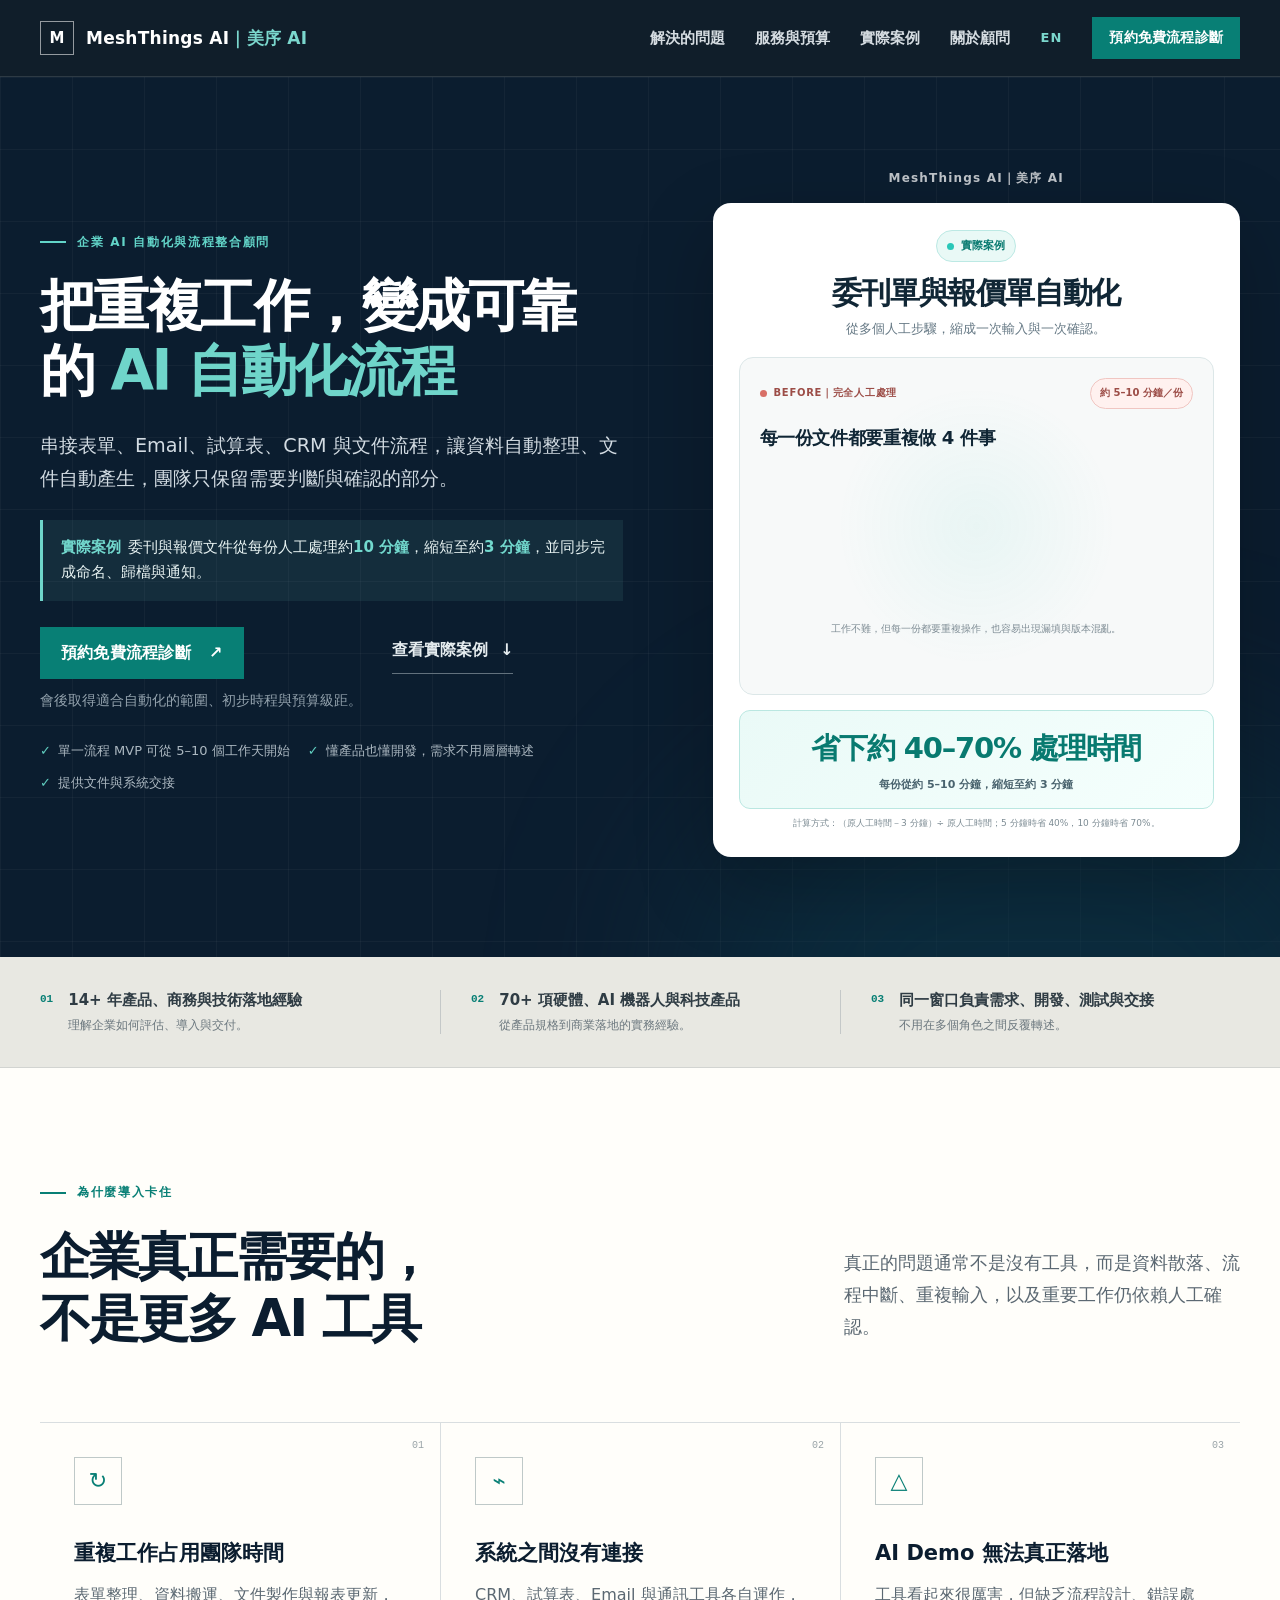
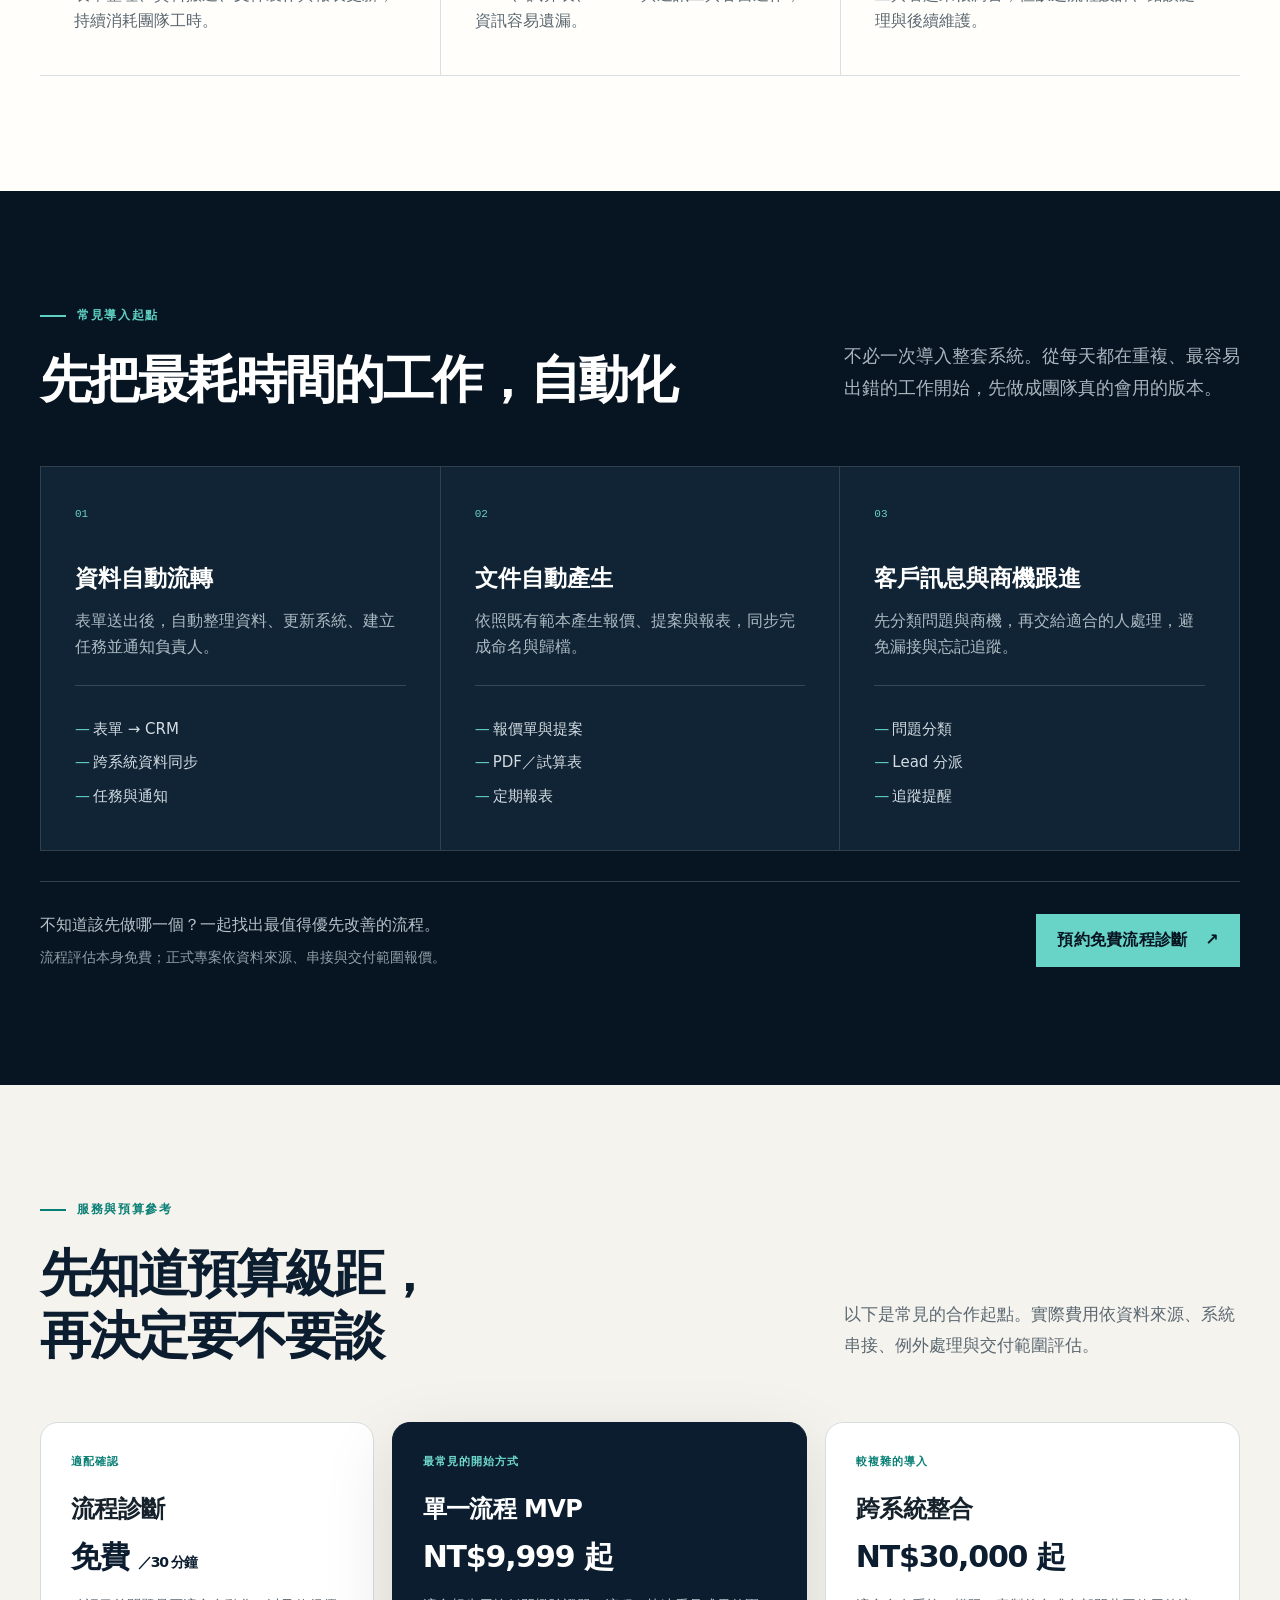
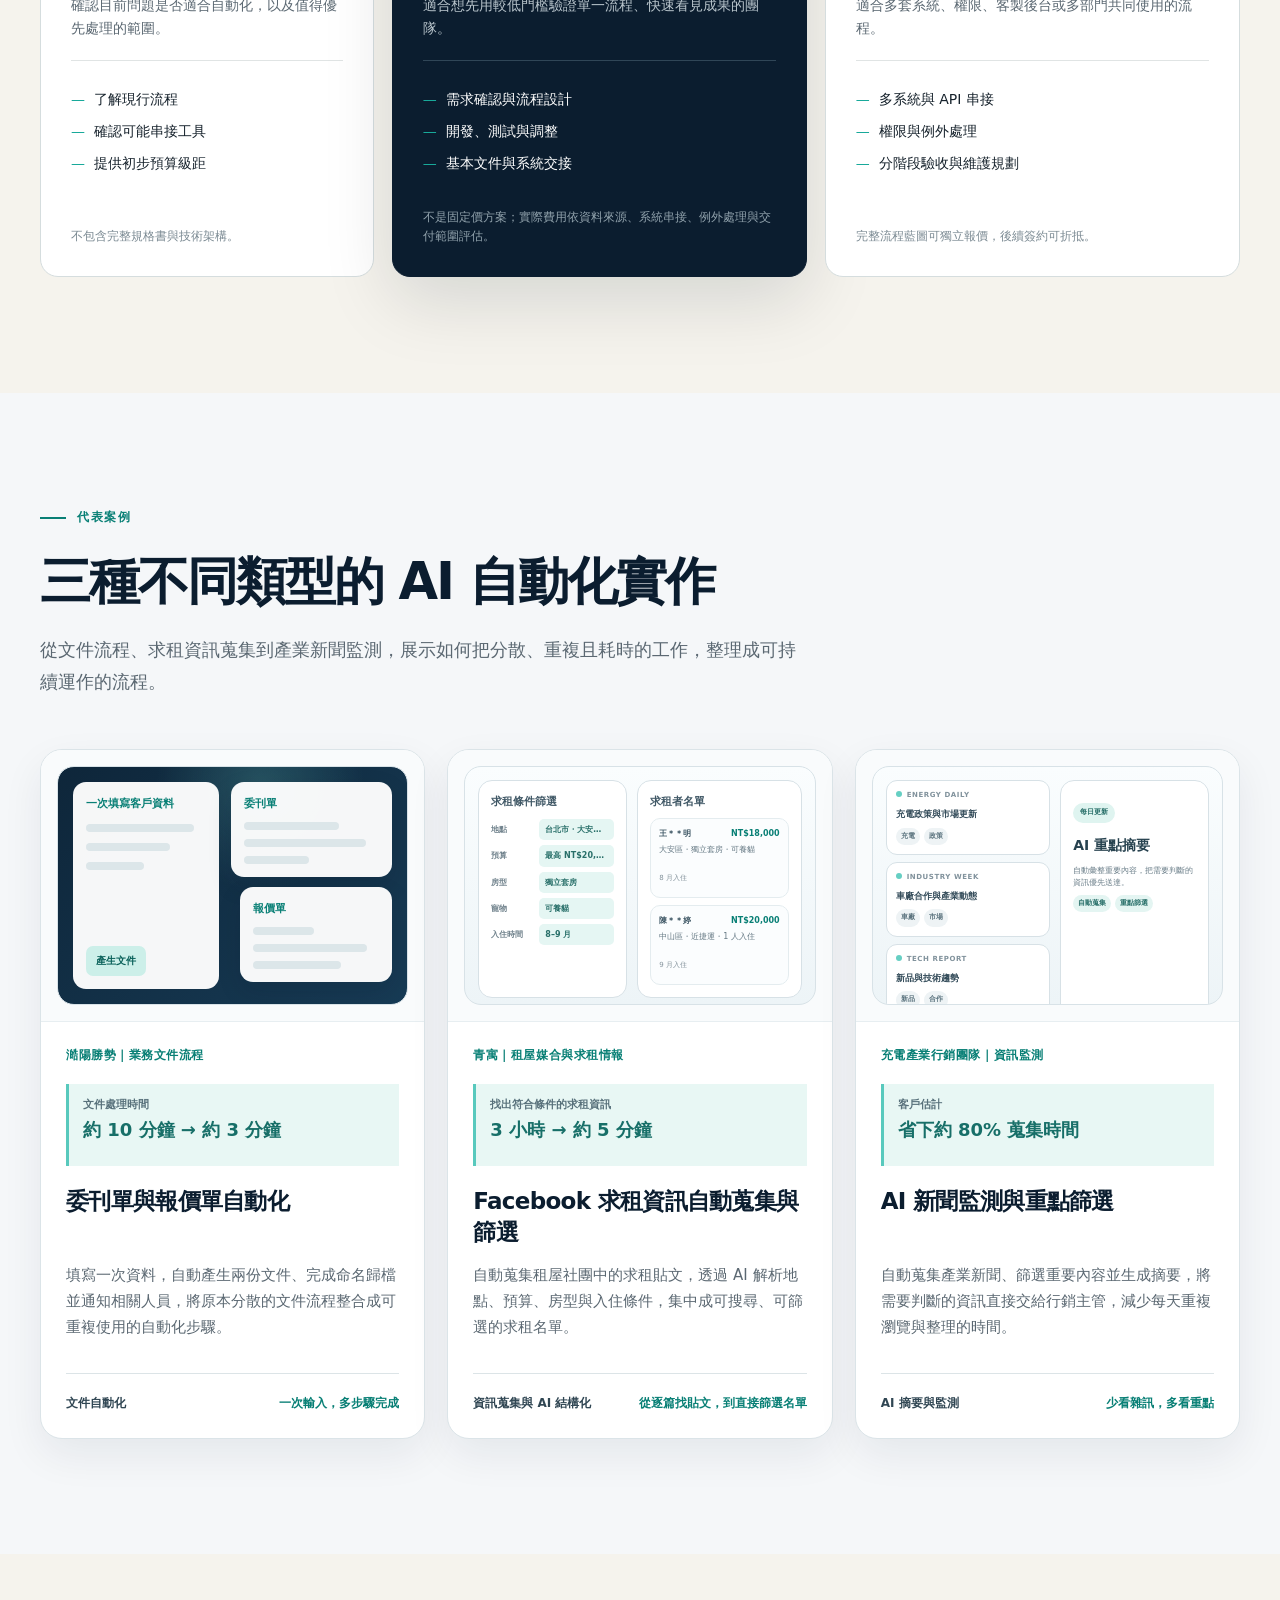
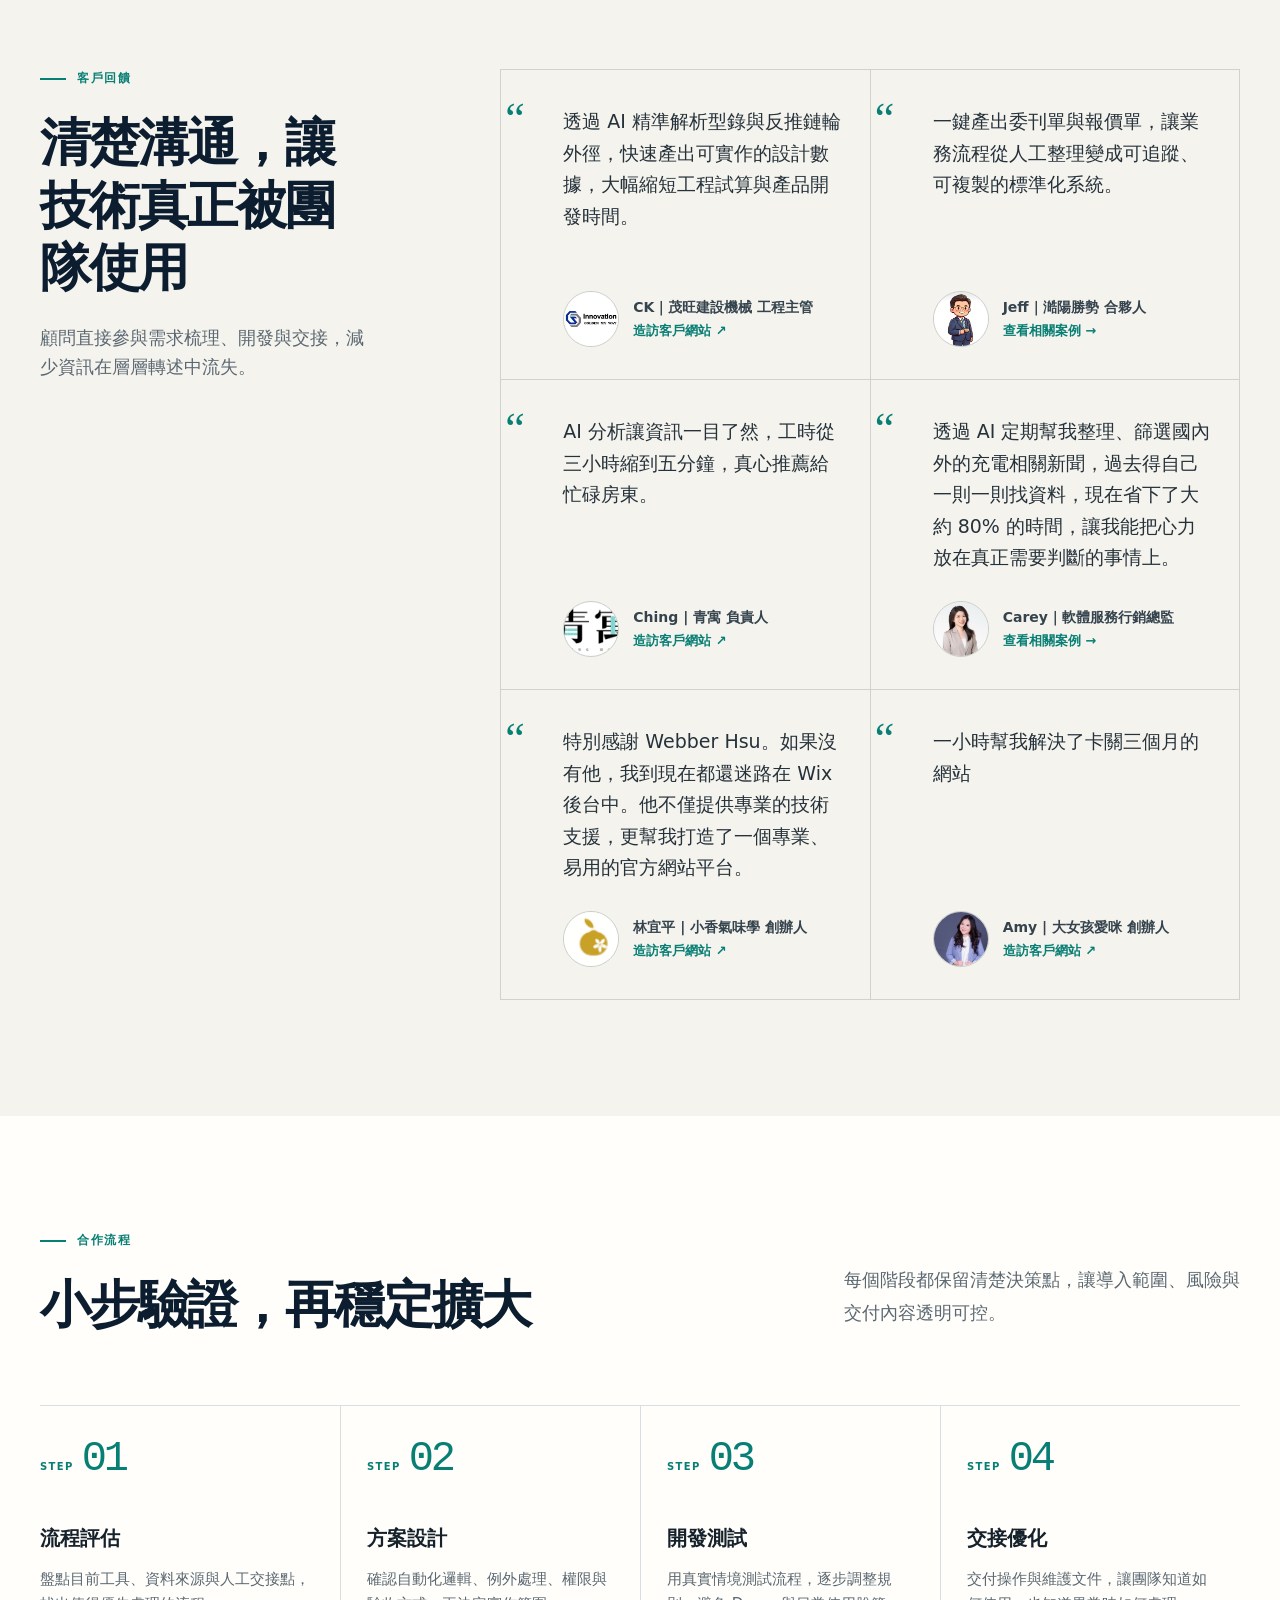
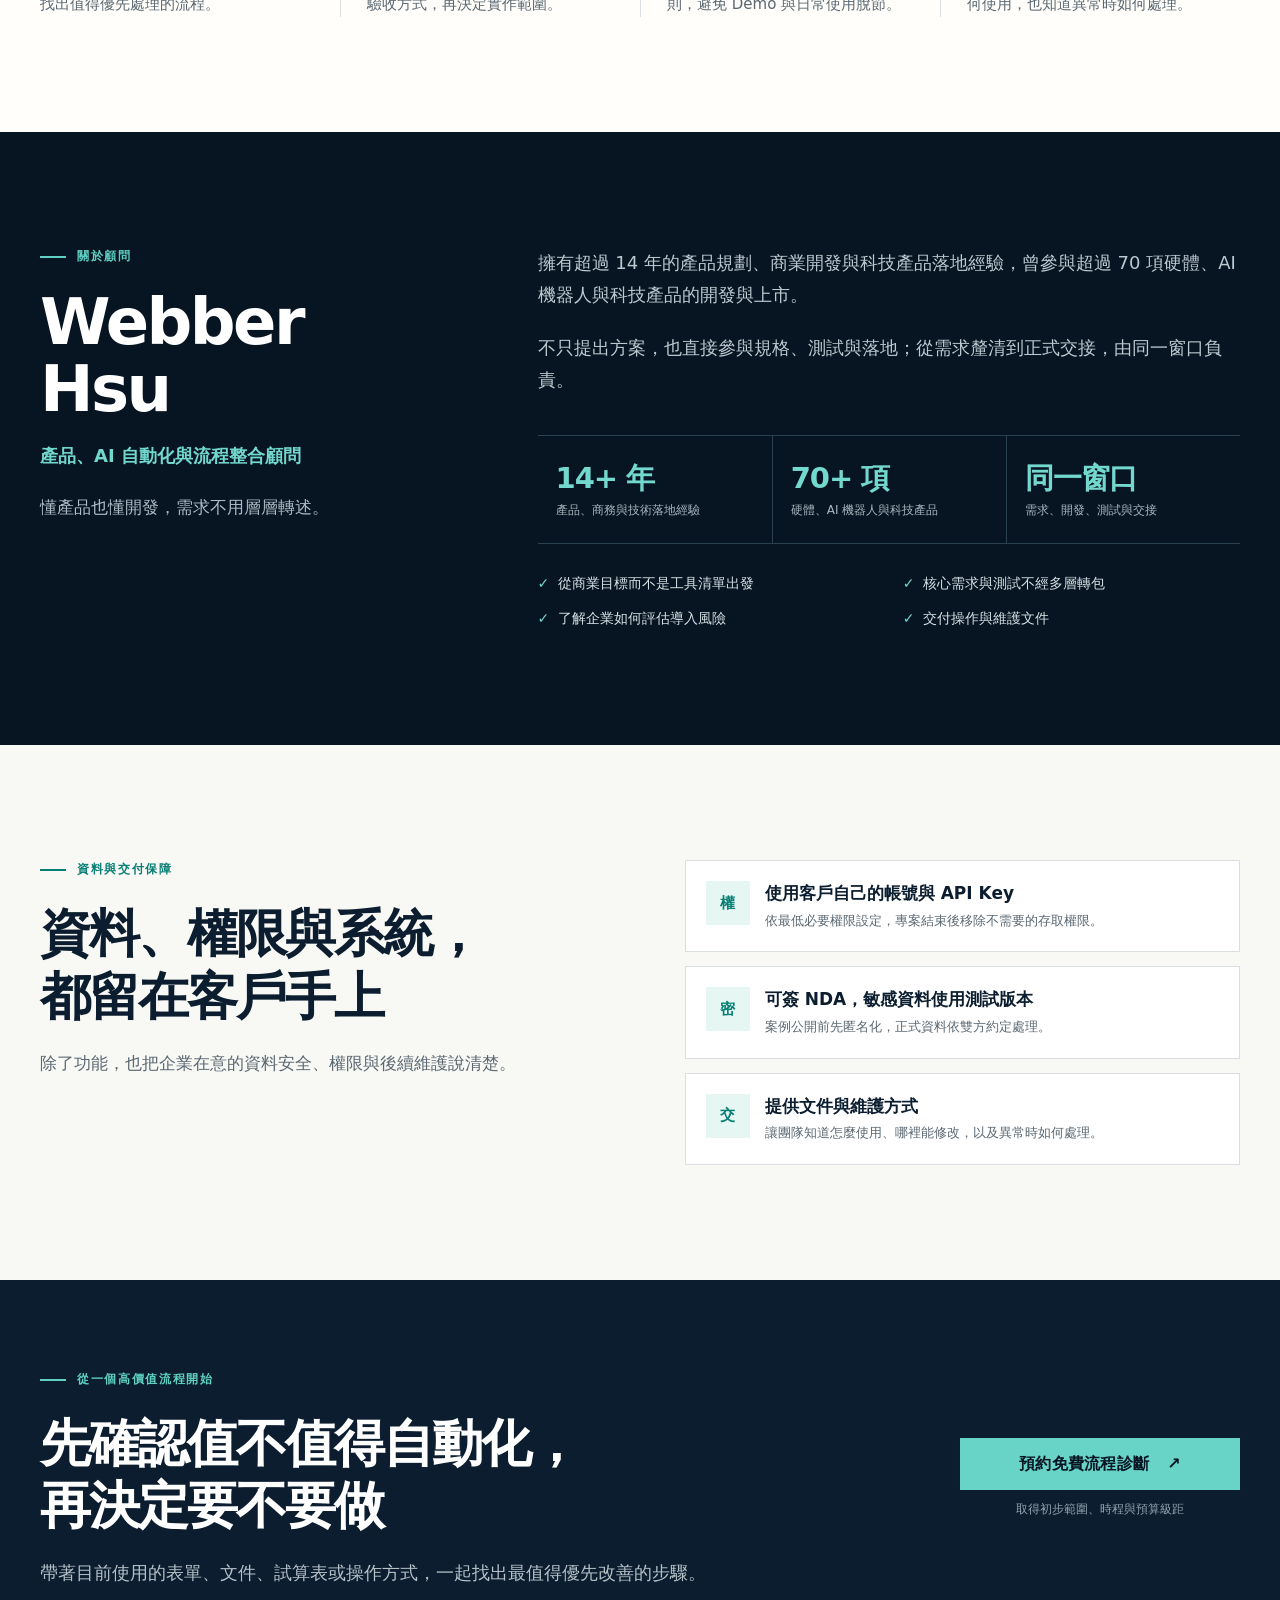
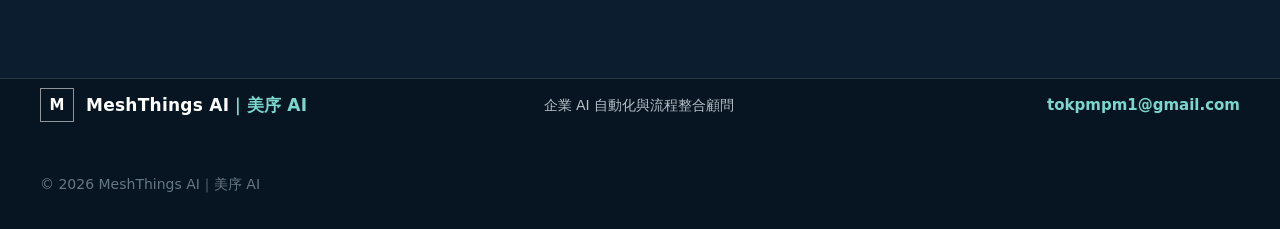
==== commit 446e944c: "Deploy English automation homepage" ====
--- a/automation/index.html
+++ b/automation/index.html
@@ -1 +1 @@
-<!DOCTYPE html><html lang="zh-Hant"><head><meta charset="UTF-8"><meta name="viewport" content="width=device-width"><meta name="description" content="協助企業導入 AI 工作流程、文件自動化、CRM 與跨系統整合，從流程評估、開發測試到正式交接，由資深顧問直接參與。"><meta name="theme-color" content="#0b1d2f"><link rel="icon" href="/automation/favicon.svg" type="image/svg+xml"><title>AI 自動化顧問｜企業流程自動化與系統整合｜MeshThings AI｜美序 AI</title><link rel="stylesheet" href="/automation/assets/index.B4RXZe1-.css"></head><body><a class="skip-link" href="#main-content">跳至主要內容</a><header class="site-header"><div class="container header-inner"><a class="brand" href="/automation/" aria-label="MeshThings AI｜美序 AI 首頁"><span class="brand-mark" aria-hidden="true">M</span><span>MeshThings AI<strong>｜美序 AI</strong></span></a><button class="menu-button" type="button" aria-expanded="false" aria-controls="primary-navigation"><span class="sr-only">開啟主選單</span><span class="menu-line"></span><span class="menu-line"></span></button><nav id="primary-navigation" class="primary-nav" aria-label="主要導覽"><a href="#problems">解決的問題</a><a href="#pricing">服務與預算</a><a href="#cases">實際案例</a><a href="#about">關於顧問</a><a class="button button-small" href="https://docs.google.com/forms/d/e/1FAIpQLSdjlvpFNZtyFlb3yJxliBQVBYuo6h8dE5HEkbUPOMwqmTHcSA/viewform">預約免費流程診斷</a></nav></div></header><script type="module">var e=document.querySelector(`.menu-button`),t=document.querySelector(`#primary-navigation`),n=e?.querySelector(`.sr-only`),r=r=>{!e||!t||(e.setAttribute(`aria-expanded`,String(r)),t.classList.toggle(`is-open`,r),n&&(n.textContent=r?`關閉主選單`:`開啟主選單`))};e?.addEventListener(`click`,()=>{r(e.getAttribute(`aria-expanded`)!==`true`)}),t?.querySelectorAll(`a`).forEach(e=>{e.addEventListener(`click`,()=>r(!1))}),document.addEventListener(`keydown`,t=>{t.key===`Escape`&&(r(!1),e?.focus())}),window.addEventListener(`resize`,()=>{window.innerWidth>=1081&&r(!1)});</script><main id="main-content"><section class="hero"><div class="container hero-grid"><div class="hero-copy"><p class="eyebrow"><span></span>企業 AI 自動化與流程整合顧問</p><h1>把重複工作，變成可靠的 <em>AI 自動化流程</em></h1><p class="hero-lead">串接表單、Email、試算表、CRM 與文件流程，讓資料自動整理、文件自動產生，團隊只保留需要判斷與確認的部分。</p><p class="hero-proof"><span>實際案例</span>委刊與報價文件從每份人工處理約 <strong>10 分鐘</strong>，縮短至約<strong>3 分鐘</strong>，並同步完成命名、歸檔與通知。</p><div class="button-row"><div class="hero-primary-action"><a class="button" href="https://docs.google.com/forms/d/e/1FAIpQLSdjlvpFNZtyFlb3yJxliBQVBYuo6h8dE5HEkbUPOMwqmTHcSA/viewform">預約免費流程診斷 <span aria-hidden="true">↗</span></a><p>會後取得適合自動化的範圍、初步時程與預算級距。</p></div><a class="text-link" href="#cases">查看實際案例 <span aria-hidden="true">↓</span></a></div><div class="hero-trust"><span>單一流程 MVP 可從 5–10 個工作天開始</span><span>懂產品也懂開發，需求不用層層轉述</span><span>提供文件與系統交接</span></div></div><div class="ba-wrap" aria-label="委刊單與報價單自動化前後比較" data-astro-cid-yi75vjzu><div class="ba-brand" data-astro-cid-yi75vjzu>MeshThings AI｜美序 AI</div><article class="ba-card" data-astro-cid-yi75vjzu><header class="ba-top" data-astro-cid-yi75vjzu><div class="ba-badge" data-astro-cid-yi75vjzu><span class="ba-dot" data-astro-cid-yi75vjzu></span>實際案例</div><h2 class="ba-title" data-astro-cid-yi75vjzu>委刊單與報價單自動化</h2><p class="ba-lead" data-astro-cid-yi75vjzu>從多個人工步驟，縮成一次輸入與一次確認。</p></header><section class="ba-stage" aria-label="自動化前後比較動畫" data-astro-cid-yi75vjzu><div class="ba-phase ba-before" data-astro-cid-yi75vjzu><div class="ba-phase-label" data-astro-cid-yi75vjzu><span class="ba-phase-name" data-astro-cid-yi75vjzu>BEFORE｜完全人工處理</span><span class="ba-time-pill" data-astro-cid-yi75vjzu>約 5–10 分鐘／份</span></div><h3 class="ba-before-title" data-astro-cid-yi75vjzu>每一份文件都要重複做 4 件事</h3><div class="ba-manual-list" data-astro-cid-yi75vjzu><div class="ba-manual" data-astro-cid-yi75vjzu><span class="ba-manual-icon" data-astro-cid-yi75vjzu>複</span><div data-astro-cid-yi75vjzu><strong data-astro-cid-yi75vjzu>複製客戶資料</strong><small data-astro-cid-yi75vjzu>從表單或訊息逐欄整理</small></div></div><div class="ba-manual" data-astro-cid-yi75vjzu><span class="ba-manual-icon" data-astro-cid-yi75vjzu>單</span><div data-astro-cid-yi75vjzu><strong data-astro-cid-yi75vjzu>製作委刊單</strong><small data-astro-cid-yi75vjzu>開啟範本並逐項填寫</small></div></div><div class="ba-manual" data-astro-cid-yi75vjzu><span class="ba-manual-icon" data-astro-cid-yi75vjzu>價</span><div data-astro-cid-yi75vjzu><strong data-astro-cid-yi75vjzu>另外製作報價單</strong><small data-astro-cid-yi75vjzu>再次輸入相同資料與價格</small></div></div><div class="ba-manual" data-astro-cid-yi75vjzu><span class="ba-manual-icon" data-astro-cid-yi75vjzu>檔</span><div data-astro-cid-yi75vjzu><strong data-astro-cid-yi75vjzu>命名、歸檔與通知</strong><small data-astro-cid-yi75vjzu>手動整理版本並通知同事</small></div></div></div><p class="ba-before-note" data-astro-cid-yi75vjzu>工作不難，但每一份都要重複操作，也容易出現漏填與版本混亂。</p></div><div class="ba-transition" aria-hidden="true" data-astro-cid-yi75vjzu>→</div><div class="ba-phase ba-after" data-astro-cid-yi75vjzu><div class="ba-phase-label" data-astro-cid-yi75vjzu><span class="ba-phase-name" data-astro-cid-yi75vjzu>AFTER｜使用自動生成系統</span><span class="ba-time-pill" data-astro-cid-yi75vjzu>約 3 分鐘／份</span></div><div class="ba-input" data-astro-cid-yi75vjzu><div class="ba-input-icon" data-astro-cid-yi75vjzu>1</div><div data-astro-cid-yi75vjzu><strong data-astro-cid-yi75vjzu>填寫一次客戶需求</strong><small data-astro-cid-yi75vjzu>客戶資料、項目、價格與備註</small></div></div><div class="ba-flow-line" data-astro-cid-yi75vjzu></div><div class="ba-outputs" data-astro-cid-yi75vjzu><div class="ba-output" data-astro-cid-yi75vjzu><div class="ba-out-icon" data-astro-cid-yi75vjzu>單</div><strong data-astro-cid-yi75vjzu>產生委刊單</strong></div><div class="ba-output" data-astro-cid-yi75vjzu><div class="ba-out-icon" data-astro-cid-yi75vjzu>價</div><strong data-astro-cid-yi75vjzu>產生報價單</strong></div><div class="ba-output" data-astro-cid-yi75vjzu><div class="ba-out-icon" data-astro-cid-yi75vjzu>檔</div><strong data-astro-cid-yi75vjzu>命名與歸檔</strong></div><div class="ba-output" data-astro-cid-yi75vjzu><div class="ba-out-icon" data-astro-cid-yi75vjzu>知</div><strong data-astro-cid-yi75vjzu>通知相關人員</strong></div></div><div class="ba-review" data-astro-cid-yi75vjzu><span class="ba-review-icon" data-astro-cid-yi75vjzu>人</span>最後由業務人工確認</div></div></section><section class="ba-result" data-astro-cid-yi75vjzu><strong data-astro-cid-yi75vjzu>省下約 40–70% 處理時間</strong><span data-astro-cid-yi75vjzu>每份從約 5–10 分鐘，縮短至約 3 分鐘</span></section><p class="ba-calculation" data-astro-cid-yi75vjzu>計算方式：（原人工時間－3 分鐘）÷ 原人工時間；5 分鐘時省 40%，10 分鐘時省 70%。</p></article></div></div></section><aside class="trust-bar" aria-label="合作特色"><div class="container trust-inner"><div class="trust-item"><b>01</b><p><strong>14+ 年產品、商務與技術落地經驗</strong><span>理解企業如何評估、導入與交付。</span></p></div><div class="trust-item"><b>02</b><p><strong>70+ 項硬體、AI 機器人與科技產品</strong><span>從產品規格到商業落地的實務經驗。</span></p></div><div class="trust-item"><b>03</b><p><strong>同一窗口負責需求、開發、測試與交接</strong><span>不用在多個角色之間反覆轉述。</span></p></div></div></aside><section id="problems" class="section problems"><div class="container"><div class="section-intro split-intro"><div><p class="eyebrow"><span></span>為什麼導入卡住</p><h2>企業真正需要的，<br>不是更多 AI 工具</h2></div><p>真正的問題通常不是沒有工具，而是資料散落、流程中斷、重複輸入，以及重要工作仍依賴人工確認。</p></div><div class="problem-grid"><article><span class="card-number">01</span><div class="line-icon" aria-hidden="true">↻</div><h3>重複工作占用團隊時間</h3><p>表單整理、資料搬運、文件製作與報表更新，持續消耗團隊工時。</p></article><article><span class="card-number">02</span><div class="line-icon" aria-hidden="true">⌁</div><h3>系統之間沒有連接</h3><p>CRM、試算表、Email 與通訊工具各自運作，資訊容易遺漏。</p></article><article><span class="card-number">03</span><div class="line-icon" aria-hidden="true">△</div><h3>AI Demo 無法真正落地</h3><p>工具看起來很厲害，但缺乏流程設計、錯誤處理與後續維護。</p></article></div></div></section><section id="services" class="section services"><div class="container"><div class="section-intro services-intro"><div><p class="eyebrow light"><span></span>常見導入起點</p><h2>先把最耗時間的工作，自動化</h2></div><p>不必一次導入整套系統。從每天都在重複、最容易出錯的工作開始，先做成團隊真的會用的版本。</p></div><div class="service-grid"><article><span class="service-number">01</span><h3>資料自動流轉</h3><p>表單送出後，自動整理資料、更新系統、建立任務並通知負責人。</p><ul><li>表單 → CRM</li><li>跨系統資料同步</li><li>任務與通知</li></ul></article><article><span class="service-number">02</span><h3>文件自動產生</h3><p>依照既有範本產生報價、提案與報表，同步完成命名與歸檔。</p><ul><li>報價單與提案</li><li>PDF／試算表</li><li>定期報表</li></ul></article><article><span class="service-number">03</span><h3>客戶訊息與商機跟進</h3><p>先分類問題與商機，再交給適合的人處理，避免漏接與忘記追蹤。</p><ul><li>問題分類</li><li>Lead 分派</li><li>追蹤提醒</li></ul></article></div><div class="services-action"><div><p>不知道該先做哪一個？一起找出最值得優先改善的流程。</p><p class="services-note">流程評估本身免費；正式專案依資料來源、串接與交付範圍報價。</p></div><a class="button button-light" href="https://docs.google.com/forms/d/e/1FAIpQLSdjlvpFNZtyFlb3yJxliBQVBYuo6h8dE5HEkbUPOMwqmTHcSA/viewform">預約免費流程診斷 <span aria-hidden="true">↗</span></a></div></div></section><section id="pricing" class="section pricing" aria-labelledby="pricing-title"><div class="container"><div class="pricing-heading"><div><p class="eyebrow"><span></span>服務與預算參考</p><h2 id="pricing-title">先知道預算級距，<br>再決定要不要談</h2></div><p>以下是常見的合作起點。實際費用依資料來源、系統串接、例外處理與交付範圍評估。</p></div><div class="price-grid"><article class="price-card"><p class="price-tag">適配確認</p><h3>流程診斷</h3><p class="price">免費 <small>／30 分鐘</small></p><p>確認目前問題是否適合自動化，以及值得優先處理的範圍。</p><ul><li>了解現行流程</li><li>確認可能串接工具</li><li>提供初步預算級距</li></ul><small class="price-note">不包含完整規格書與技術架構。</small></article><article class="price-card featured"><p class="price-tag">最常見的開始方式</p><h3>單一流程 MVP</h3><p class="price">NT$9,999 起</p><p>適合想先用較低門檻驗證單一流程、快速看見成果的團隊。</p><ul><li>需求確認與流程設計</li><li>開發、測試與調整</li><li>基本文件與系統交接</li></ul><small class="price-note">不是固定價方案；實際費用依資料來源、系統串接、例外處理與交付範圍評估。</small></article><article class="price-card"><p class="price-tag">較複雜的導入</p><h3>跨系統整合</h3><p class="price">NT$30,000 起</p><p>適合多套系統、權限、客製後台或多部門共同使用的流程。</p><ul><li>多系統與 API 串接</li><li>權限與例外處理</li><li>分階段驗收與維護規劃</li></ul><small class="price-note">完整流程藍圖可獨立報價，後續簽約可折抵。</small></article></div></div></section><section id="cases" class="section case-studies" aria-labelledby="case-studies-title" data-astro-cid-6uufqrtv><div class="container" data-astro-cid-6uufqrtv><div class="case-studies-heading" data-astro-cid-6uufqrtv><p class="eyebrow" data-astro-cid-6uufqrtv><span data-astro-cid-6uufqrtv></span>代表案例</p><h2 id="case-studies-title" data-astro-cid-6uufqrtv>三種不同類型的 AI 自動化實作</h2><p data-astro-cid-6uufqrtv>從文件流程、求租資訊蒐集到產業新聞監測，展示如何把分散、重複且耗時的工作，整理成可持續運作的流程。</p></div><div class="case-studies-grid" data-astro-cid-6uufqrtv><article class="case-study-card" data-astro-cid-6uufqrtv><div class="case-study-media" data-astro-cid-6uufqrtv><div class="case-canvas documents-canvas" aria-label="委刊單與報價單自動產生介面示意" data-astro-cid-6uufqrtv><div class="documents-shell" data-astro-cid-6uufqrtv><div class="documents-input" data-astro-cid-6uufqrtv><span class="ui-label" data-astro-cid-6uufqrtv>一次填寫客戶資料</span><span class="ui-line wide" data-astro-cid-6uufqrtv></span><span class="ui-line medium" data-astro-cid-6uufqrtv></span><span class="ui-line short" data-astro-cid-6uufqrtv></span><span class="ui-button" data-astro-cid-6uufqrtv>產生文件</span></div><div class="documents-output" data-astro-cid-6uufqrtv><div class="document-card" data-astro-cid-6uufqrtv><strong data-astro-cid-6uufqrtv>委刊單</strong><span class="ui-line medium" data-astro-cid-6uufqrtv></span><span class="ui-line wide" data-astro-cid-6uufqrtv></span><span class="ui-line short" data-astro-cid-6uufqrtv></span></div><div class="document-card offset" data-astro-cid-6uufqrtv><strong data-astro-cid-6uufqrtv>報價單</strong><span class="ui-line short" data-astro-cid-6uufqrtv></span><span class="ui-line wide" data-astro-cid-6uufqrtv></span><span class="ui-line medium" data-astro-cid-6uufqrtv></span></div></div></div></div></div><div class="case-study-body" data-astro-cid-6uufqrtv><p class="case-client" data-astro-cid-6uufqrtv>澔陽勝勢｜業務文件流程</p><div class="case-result" data-astro-cid-6uufqrtv><span data-astro-cid-6uufqrtv>文件處理時間</span><strong data-astro-cid-6uufqrtv>約 10 分鐘 → 約 3 分鐘</strong></div><h3 data-astro-cid-6uufqrtv>委刊單與報價單自動化</h3><p class="case-description" data-astro-cid-6uufqrtv>填寫一次資料，自動產生兩份文件、完成命名歸檔並通知相關人員，將原本分散的文件流程整合成可重複使用的自動化步驟。</p><footer data-astro-cid-6uufqrtv><span data-astro-cid-6uufqrtv>文件自動化</span><span data-astro-cid-6uufqrtv>一次輸入，多步驟完成</span></footer></div></article><article class="case-study-card" data-astro-cid-6uufqrtv><div class="case-study-media" data-astro-cid-6uufqrtv><div class="case-canvas rent-canvas" aria-label="Facebook 求租資訊篩選介面示意" data-astro-cid-6uufqrtv><div class="rent-shell" data-astro-cid-6uufqrtv><div class="filter-panel" data-astro-cid-6uufqrtv><strong data-astro-cid-6uufqrtv>求租條件篩選</strong><dl data-astro-cid-6uufqrtv><div data-astro-cid-6uufqrtv><dt data-astro-cid-6uufqrtv>地點</dt><dd data-astro-cid-6uufqrtv>台北市・大安／中山</dd></div><div data-astro-cid-6uufqrtv><dt data-astro-cid-6uufqrtv>預算</dt><dd data-astro-cid-6uufqrtv>最高 NT$20,000</dd></div><div data-astro-cid-6uufqrtv><dt data-astro-cid-6uufqrtv>房型</dt><dd data-astro-cid-6uufqrtv>獨立套房</dd></div><div data-astro-cid-6uufqrtv><dt data-astro-cid-6uufqrtv>寵物</dt><dd data-astro-cid-6uufqrtv>可養貓</dd></div><div data-astro-cid-6uufqrtv><dt data-astro-cid-6uufqrtv>入住時間</dt><dd data-astro-cid-6uufqrtv>8–9 月</dd></div></dl></div><div class="renter-list" data-astro-cid-6uufqrtv><strong data-astro-cid-6uufqrtv>求租者名單</strong><div class="renter-card" data-astro-cid-6uufqrtv><div data-astro-cid-6uufqrtv><b data-astro-cid-6uufqrtv>王＊＊明</b><span data-astro-cid-6uufqrtv>NT$18,000</span></div><p data-astro-cid-6uufqrtv>大安區・獨立套房・可養貓</p><small data-astro-cid-6uufqrtv>8 月入住</small></div><div class="renter-card" data-astro-cid-6uufqrtv><div data-astro-cid-6uufqrtv><b data-astro-cid-6uufqrtv>陳＊＊婷</b><span data-astro-cid-6uufqrtv>NT$20,000</span></div><p data-astro-cid-6uufqrtv>中山區・近捷運・1 人入住</p><small data-astro-cid-6uufqrtv>9 月入住</small></div></div></div></div></div><div class="case-study-body" data-astro-cid-6uufqrtv><p class="case-client" data-astro-cid-6uufqrtv>青寓｜租屋媒合與求租情報</p><div class="case-result" data-astro-cid-6uufqrtv><span data-astro-cid-6uufqrtv>找出符合條件的求租資訊</span><strong data-astro-cid-6uufqrtv>3 小時 → 約 5 分鐘</strong></div><h3 data-astro-cid-6uufqrtv>Facebook 求租資訊自動蒐集與篩選</h3><p class="case-description" data-astro-cid-6uufqrtv>自動蒐集租屋社團中的求租貼文，透過 AI 解析地點、預算、房型與入住條件，集中成可搜尋、可篩選的求租名單。</p><footer data-astro-cid-6uufqrtv><span data-astro-cid-6uufqrtv>資訊蒐集與 AI 結構化</span><span data-astro-cid-6uufqrtv>從逐篇找貼文，到直接篩選名單</span></footer></div></article><article class="case-study-card" data-astro-cid-6uufqrtv><div class="case-study-media" data-astro-cid-6uufqrtv><div class="case-canvas news-canvas" aria-label="AI 新聞監測與摘要介面示意" data-astro-cid-6uufqrtv><div class="news-shell" data-astro-cid-6uufqrtv><div class="news-feed" data-astro-cid-6uufqrtv><div class="news-item" data-astro-cid-6uufqrtv><span data-astro-cid-6uufqrtv>ENERGY DAILY</span><strong data-astro-cid-6uufqrtv>充電政策與市場更新</strong><div data-astro-cid-6uufqrtv><i data-astro-cid-6uufqrtv>充電</i><i data-astro-cid-6uufqrtv>政策</i></div></div><div class="news-item" data-astro-cid-6uufqrtv><span data-astro-cid-6uufqrtv>INDUSTRY WEEK</span><strong data-astro-cid-6uufqrtv>車廠合作與產業動態</strong><div data-astro-cid-6uufqrtv><i data-astro-cid-6uufqrtv>車廠</i><i data-astro-cid-6uufqrtv>市場</i></div></div><div class="news-item" data-astro-cid-6uufqrtv><span data-astro-cid-6uufqrtv>TECH REPORT</span><strong data-astro-cid-6uufqrtv>新品與技術趨勢</strong><div data-astro-cid-6uufqrtv><i data-astro-cid-6uufqrtv>新品</i><i data-astro-cid-6uufqrtv>合作</i></div></div></div><div class="news-summary" data-astro-cid-6uufqrtv><span data-astro-cid-6uufqrtv>每日更新</span><strong data-astro-cid-6uufqrtv>AI 重點摘要</strong><p data-astro-cid-6uufqrtv>自動彙整重要內容，把需要判斷的資訊優先送達。</p><div data-astro-cid-6uufqrtv><i data-astro-cid-6uufqrtv>自動蒐集</i><i data-astro-cid-6uufqrtv>重點篩選</i></div></div></div></div></div><div class="case-study-body" data-astro-cid-6uufqrtv><p class="case-client" data-astro-cid-6uufqrtv>充電產業行銷團隊｜資訊監測</p><div class="case-result" data-astro-cid-6uufqrtv><span data-astro-cid-6uufqrtv>客戶估計</span><strong data-astro-cid-6uufqrtv>省下約 80% 蒐集時間</strong></div><h3 data-astro-cid-6uufqrtv>AI 新聞監測與重點篩選</h3><p class="case-description" data-astro-cid-6uufqrtv>自動蒐集產業新聞、篩選重要內容並生成摘要，將需要判斷的資訊直接交給行銷主管，減少每天重複瀏覽與整理的時間。</p><footer data-astro-cid-6uufqrtv><span data-astro-cid-6uufqrtv>AI 摘要與監測</span><span data-astro-cid-6uufqrtv>少看雜訊，多看重點</span></footer></div></article></div></div></section><section class="section testimonials" aria-labelledby="testimonial-title"><div class="container testimonial-grid"><div class="testimonial-intro"><p class="eyebrow"><span></span>客戶回饋</p><h2 id="testimonial-title">清楚溝通，讓技術真正被團隊使用</h2><p>顧問直接參與需求梳理、開發與交接，減少資訊在層層轉述中流失。</p></div><div class="quote-list"><blockquote><span aria-hidden="true">“</span><p>透過 AI 精準解析型錄與反推鏈輪外徑，快速產出可實作的設計數據，大幅縮短工程試算與產品開發時間。</p><footer class="quote-author"><img src="/automation/images/clients/golden-my-way.png" alt="" width="56" height="56" loading="lazy"><div><strong>CK｜茂旺建設機械 工程主管</strong><a href="http://www.goldenmyway.com.tw/" target="_blank" rel="noreferrer">造訪客戶網站 <span aria-hidden="true">↗</span></a></div></footer></blockquote><blockquote><span aria-hidden="true">“</span><p>一鍵產出委刊單與報價單，讓業務流程從人工整理變成可追蹤、可複製的標準化系統。</p><footer class="quote-author"><img src="/automation/images/clients/haoyang-jeff.png" alt="" width="56" height="56" loading="lazy"><div><strong>Jeff｜澔陽勝勢 合夥人</strong><a href="#cases">查看相關案例 <span aria-hidden="true">→</span></a></div></footer></blockquote><blockquote><span aria-hidden="true">“</span><p>AI 分析讓資訊一目了然，工時從三小時縮到五分鐘，真心推薦給忙碌房東。</p><footer class="quote-author"><img src="/automation/images/clients/ching-home.png" alt="" width="56" height="56" loading="lazy"><div><strong>Ching | 青寓 負責人</strong><a href="https://ching-home.com/" target="_blank" rel="noreferrer">造訪客戶網站 <span aria-hidden="true">↗</span></a></div></footer></blockquote><blockquote><span aria-hidden="true">“</span><p>透過 AI 定期幫我整理、篩選國內外的充電相關新聞，過去得自己一則一則找資料，現在省下了大約 80% 的時間，讓我能把心力放在真正需要判斷的事情上。</p><footer class="quote-author"><img src="/automation/images/clients/carey.jpg" alt="" width="56" height="56" loading="lazy"><div><strong>Carey｜軟體服務行銷總監</strong><a href="#cases">查看相關案例 <span aria-hidden="true">→</span></a></div></footer></blockquote><blockquote><span aria-hidden="true">“</span><p>特別感謝 Webber Hsu。如果沒有他，我到現在都還迷路在 Wix 後台中。他不僅提供專業的技術支援，更幫我打造了一個專業、易用的官方網站平台。</p><footer class="quote-author"><img src="/automation/images/clients/twarovia.png" alt="" width="56" height="56" loading="lazy"><div><strong>林宜平 | 小香氣味學 創辦人</strong><a href="https://twarovia.com/" target="_blank" rel="noreferrer">造訪客戶網站 <span aria-hidden="true">↗</span></a></div></footer></blockquote><blockquote><span aria-hidden="true">“</span><p>一小時幫我解決了卡關三個月的網站</p><footer class="quote-author"><img src="/automation/images/clients/amy.jpg" alt="" width="56" height="56" loading="lazy"><div><strong>Amy | 大女孩愛咪 創辦人</strong><a href="https://goldheartconnect.com/" target="_blank" rel="noreferrer">造訪客戶網站 <span aria-hidden="true">↗</span></a></div></footer></blockquote></div></div></section><section id="process" class="section process"><div class="container"><div class="section-heading-row"><div><p class="eyebrow"><span></span>合作流程</p><h2>小步驗證，再穩定擴大</h2></div><p>每個階段都保留清楚決策點，讓導入範圍、風險與交付內容透明可控。</p></div><ol class="process-list"><li><span class="process-step"><small>STEP</small><strong>01</strong></span><div><h3>流程評估</h3><p>盤點目前工具、資料來源與人工交接點，找出值得優先處理的流程。</p></div></li><li><span class="process-step"><small>STEP</small><strong>02</strong></span><div><h3>方案設計</h3><p>確認自動化邏輯、例外處理、權限與驗收方式，再決定實作範圍。</p></div></li><li><span class="process-step"><small>STEP</small><strong>03</strong></span><div><h3>開發測試</h3><p>用真實情境測試流程，逐步調整規則，避免 Demo 與日常使用脫節。</p></div></li><li><span class="process-step"><small>STEP</small><strong>04</strong></span><div><h3>交接優化</h3><p>交付操作與維護文件，讓團隊知道如何使用，也知道異常時如何處理。</p></div></li></ol></div></section><section id="about" class="section about" aria-labelledby="about-title"><div class="container about-grid"><div class="about-intro"><p class="eyebrow light"><span></span>關於顧問</p><h2 id="about-title">Webber Hsu</h2><p class="about-role">產品、AI 自動化與流程整合顧問</p><p class="about-kicker">懂產品也懂開發，需求不用層層轉述。</p></div><div class="about-copy"><p>擁有超過 14 年的產品規劃、商業開發與科技產品落地經驗，曾參與超過 70 項硬體、AI 機器人與科技產品的開發與上市。</p><p>不只提出方案，也直接參與規格、測試與落地；從需求釐清到正式交接，由同一窗口負責。</p><div class="about-stats"><div><strong>14+ 年</strong><span>產品、商務與技術落地經驗</span></div><div><strong>70+ 項</strong><span>硬體、AI 機器人與科技產品</span></div><div><strong>同一窗口</strong><span>需求、開發、測試與交接</span></div></div><ul class="about-list"><li>從商業目標而不是工具清單出發</li><li>核心需求與測試不經多層轉包</li><li>了解企業如何評估導入風險</li><li>交付操作與維護文件</li></ul></div></div></section><section class="section assurance" aria-labelledby="assurance-title"><div class="container assurance-grid"><div><p class="eyebrow"><span></span>資料與交付保障</p><h2 id="assurance-title">資料、權限與系統，<br>都留在客戶手上</h2><p class="assurance-lead">除了功能，也把企業在意的資料安全、權限與後續維護說清楚。</p></div><div class="assurance-list"><article><span aria-hidden="true">權</span><div><h3>使用客戶自己的帳號與 API Key</h3><p>依最低必要權限設定，專案結束後移除不需要的存取權限。</p></div></article><article><span aria-hidden="true">密</span><div><h3>可簽 NDA，敏感資料使用測試版本</h3><p>案例公開前先匿名化，正式資料依雙方約定處理。</p></div></article><article><span aria-hidden="true">交</span><div><h3>提供文件與維護方式</h3><p>讓團隊知道怎麼使用、哪裡能修改，以及異常時如何處理。</p></div></article></div></div></section><section id="contact" class="contact"><div class="container contact-grid"><div><p class="eyebrow light"><span></span>從一個高價值流程開始</p><h2>先確認值不值得自動化，<br>再決定要不要做</h2><p>帶著目前使用的表單、文件、試算表或操作方式，一起找出最值得優先改善的步驟。</p></div><div class="contact-action"><a class="button button-light" href="https://docs.google.com/forms/d/e/1FAIpQLSdjlvpFNZtyFlb3yJxliBQVBYuo6h8dE5HEkbUPOMwqmTHcSA/viewform">預約免費流程診斷 <span aria-hidden="true">↗</span></a><small>取得初步範圍、時程與預算級距</small></div></div></section></main><footer class="site-footer"><div class="container footer-inner"><a class="brand footer-brand" href="/automation/"><span class="brand-mark" aria-hidden="true">M</span><span>MeshThings AI<strong>｜美序 AI</strong></span></a><p>企業 AI 自動化與流程整合顧問</p><a href="mailto:tokpmpm1@gmail.com">tokpmpm1@gmail.com</a><small>© 2026 MeshThings AI｜美序 AI</small></div></footer></body></html>+<!DOCTYPE html><html lang="zh-Hant"><head><meta charset="UTF-8"><meta name="viewport" content="width=device-width"><meta name="description" content="協助企業導入 AI 工作流程、文件自動化、CRM 與跨系統整合，從流程評估、開發測試到正式交接，由資深顧問直接參與。"><meta name="theme-color" content="#0b1d2f"><link rel="icon" href="/automation/favicon.svg" type="image/svg+xml"><link rel="alternate" hreflang="zh-Hant" href="https://ai.meshthings.com/automation/"><link rel="alternate" hreflang="en" href="https://ai.meshthings.com/automation/en/"><link rel="alternate" hreflang="x-default" href="https://ai.meshthings.com/automation/"><title>AI 自動化顧問｜企業流程自動化與系統整合｜MeshThings AI｜美序 AI</title><link rel="stylesheet" href="/automation/assets/HomePage.Be5WxkOL.css"></head><body><a class="skip-link" href="#main-content">跳至主要內容</a><header class="site-header"><div class="container header-inner"><a class="brand" href="/automation/" aria-label="MeshThings AI｜美序 AI 首頁"><span class="brand-mark" aria-hidden="true">M</span><span>MeshThings AI<strong>｜美序 AI</strong></span></a><button class="menu-button" type="button" aria-expanded="false" aria-controls="primary-navigation" data-open-label="開啟主選單" data-close-label="關閉主選單"><span class="sr-only">開啟主選單</span><span class="menu-line"></span><span class="menu-line"></span></button><nav id="primary-navigation" class="primary-nav" aria-label="主要導覽"><a href="#problems">解決的問題</a><a href="#pricing">服務與預算</a><a href="#cases">實際案例</a><a href="#about">關於顧問</a><a class="language-link" href="/automation/en/" hreflang="en">EN</a><a class="button button-small" href="https://docs.google.com/forms/d/e/1FAIpQLSdjlvpFNZtyFlb3yJxliBQVBYuo6h8dE5HEkbUPOMwqmTHcSA/viewform">預約免費流程診斷</a></nav></div></header><script type="module">var e=document.querySelector(`.menu-button`),t=document.querySelector(`#primary-navigation`),n=e?.querySelector(`.sr-only`),r=r=>{!e||!t||(e.setAttribute(`aria-expanded`,String(r)),t.classList.toggle(`is-open`,r),n&&(n.textContent=r?e.dataset.closeLabel??`Close menu`:e.dataset.openLabel??`Open menu`))};e?.addEventListener(`click`,()=>{r(e.getAttribute(`aria-expanded`)!==`true`)}),t?.querySelectorAll(`a`).forEach(e=>{e.addEventListener(`click`,()=>r(!1))}),document.addEventListener(`keydown`,t=>{t.key===`Escape`&&(r(!1),e?.focus())}),window.addEventListener(`resize`,()=>{window.innerWidth>=1081&&r(!1)});</script><main id="main-content"><section class="hero"><div class="container hero-grid"><div class="hero-copy"><p class="eyebrow"><span></span>企業 AI 自動化與流程整合顧問</p><h1>把重複工作，變成可靠的 <em>AI 自動化流程</em></h1><p class="hero-lead">串接表單、Email、試算表、CRM 與文件流程，讓資料自動整理、文件自動產生，團隊只保留需要判斷與確認的部分。</p><p class="hero-proof"><span>實際案例</span>委刊與報價文件從每份人工處理約<strong>10 分鐘</strong>，縮短至約<strong>3 分鐘</strong>，並同步完成命名、歸檔與通知。</p><div class="button-row"><div class="hero-primary-action"><a class="button" href="https://docs.google.com/forms/d/e/1FAIpQLSdjlvpFNZtyFlb3yJxliBQVBYuo6h8dE5HEkbUPOMwqmTHcSA/viewform">預約免費流程診斷 <span aria-hidden="true">↗</span></a><p>會後取得適合自動化的範圍、初步時程與預算級距。</p></div><a class="text-link" href="#cases">查看實際案例 <span aria-hidden="true">↓</span></a></div><div class="hero-trust"><span>單一流程 MVP 可從 5–10 個工作天開始</span><span>懂產品也懂開發，需求不用層層轉述</span><span>提供文件與系統交接</span></div></div><div class="ba-wrap" aria-label="委刊單與報價單自動化前後比較" data-astro-cid-yi75vjzu><div class="ba-brand" data-astro-cid-yi75vjzu>MeshThings AI｜美序 AI</div><article class="ba-card" data-astro-cid-yi75vjzu><header class="ba-top" data-astro-cid-yi75vjzu><div class="ba-badge" data-astro-cid-yi75vjzu><span class="ba-dot" data-astro-cid-yi75vjzu></span>實際案例</div><h2 class="ba-title" data-astro-cid-yi75vjzu>委刊單與報價單自動化</h2><p class="ba-lead" data-astro-cid-yi75vjzu>從多個人工步驟，縮成一次輸入與一次確認。</p></header><section class="ba-stage" aria-label="自動化前後比較動畫" data-astro-cid-yi75vjzu><div class="ba-phase ba-before" data-astro-cid-yi75vjzu><div class="ba-phase-label" data-astro-cid-yi75vjzu><span class="ba-phase-name" data-astro-cid-yi75vjzu>BEFORE｜完全人工處理</span><span class="ba-time-pill" data-astro-cid-yi75vjzu>約 5–10 分鐘／份</span></div><h3 class="ba-before-title" data-astro-cid-yi75vjzu>每一份文件都要重複做 4 件事</h3><div class="ba-manual-list" data-astro-cid-yi75vjzu><div class="ba-manual" data-astro-cid-yi75vjzu><span class="ba-manual-icon" data-astro-cid-yi75vjzu>複</span><div data-astro-cid-yi75vjzu><strong data-astro-cid-yi75vjzu>複製客戶資料</strong><small data-astro-cid-yi75vjzu>從表單或訊息逐欄整理</small></div></div><div class="ba-manual" data-astro-cid-yi75vjzu><span class="ba-manual-icon" data-astro-cid-yi75vjzu>單</span><div data-astro-cid-yi75vjzu><strong data-astro-cid-yi75vjzu>製作委刊單</strong><small data-astro-cid-yi75vjzu>開啟範本並逐項填寫</small></div></div><div class="ba-manual" data-astro-cid-yi75vjzu><span class="ba-manual-icon" data-astro-cid-yi75vjzu>價</span><div data-astro-cid-yi75vjzu><strong data-astro-cid-yi75vjzu>另外製作報價單</strong><small data-astro-cid-yi75vjzu>再次輸入相同資料與價格</small></div></div><div class="ba-manual" data-astro-cid-yi75vjzu><span class="ba-manual-icon" data-astro-cid-yi75vjzu>檔</span><div data-astro-cid-yi75vjzu><strong data-astro-cid-yi75vjzu>命名、歸檔與通知</strong><small data-astro-cid-yi75vjzu>手動整理版本並通知同事</small></div></div></div><p class="ba-before-note" data-astro-cid-yi75vjzu>工作不難，但每一份都要重複操作，也容易出現漏填與版本混亂。</p></div><div class="ba-transition" aria-hidden="true" data-astro-cid-yi75vjzu>→</div><div class="ba-phase ba-after" data-astro-cid-yi75vjzu><div class="ba-phase-label" data-astro-cid-yi75vjzu><span class="ba-phase-name" data-astro-cid-yi75vjzu>AFTER｜使用自動生成系統</span><span class="ba-time-pill" data-astro-cid-yi75vjzu>約 3 分鐘／份</span></div><div class="ba-input" data-astro-cid-yi75vjzu><div class="ba-input-icon" data-astro-cid-yi75vjzu>1</div><div data-astro-cid-yi75vjzu><strong data-astro-cid-yi75vjzu>填寫一次客戶需求</strong><small data-astro-cid-yi75vjzu>客戶資料、項目、價格與備註</small></div></div><div class="ba-flow-line" data-astro-cid-yi75vjzu></div><div class="ba-outputs" data-astro-cid-yi75vjzu><div class="ba-output" data-astro-cid-yi75vjzu><div class="ba-out-icon" data-astro-cid-yi75vjzu>單</div><strong data-astro-cid-yi75vjzu>產生委刊單</strong></div><div class="ba-output" data-astro-cid-yi75vjzu><div class="ba-out-icon" data-astro-cid-yi75vjzu>價</div><strong data-astro-cid-yi75vjzu>產生報價單</strong></div><div class="ba-output" data-astro-cid-yi75vjzu><div class="ba-out-icon" data-astro-cid-yi75vjzu>檔</div><strong data-astro-cid-yi75vjzu>命名與歸檔</strong></div><div class="ba-output" data-astro-cid-yi75vjzu><div class="ba-out-icon" data-astro-cid-yi75vjzu>知</div><strong data-astro-cid-yi75vjzu>通知相關人員</strong></div></div><div class="ba-review" data-astro-cid-yi75vjzu><span class="ba-review-icon" data-astro-cid-yi75vjzu>人</span>最後由業務人工確認</div></div></section><section class="ba-result" data-astro-cid-yi75vjzu><strong data-astro-cid-yi75vjzu>省下約 40–70% 處理時間</strong><span data-astro-cid-yi75vjzu>每份從約 5–10 分鐘，縮短至約 3 分鐘</span></section><p class="ba-calculation" data-astro-cid-yi75vjzu>計算方式：（原人工時間－3 分鐘）÷ 原人工時間；5 分鐘時省 40%，10 分鐘時省 70%。</p></article></div></div></section><aside class="trust-bar" aria-label="合作特色"><div class="container trust-inner"><div class="trust-item"><b>01</b><p><strong>14+ 年產品、商務與技術落地經驗</strong><span>理解企業如何評估、導入與交付。</span></p></div><div class="trust-item"><b>02</b><p><strong>70+ 項硬體、AI 機器人與科技產品</strong><span>從產品規格到商業落地的實務經驗。</span></p></div><div class="trust-item"><b>03</b><p><strong>同一窗口負責需求、開發、測試與交接</strong><span>不用在多個角色之間反覆轉述。</span></p></div></div></aside><section id="problems" class="section problems"><div class="container"><div class="section-intro split-intro"><div><p class="eyebrow"><span></span>為什麼導入卡住</p><h2>企業真正需要的，<br>不是更多 AI 工具</h2></div><p>真正的問題通常不是沒有工具，而是資料散落、流程中斷、重複輸入，以及重要工作仍依賴人工確認。</p></div><div class="problem-grid"><article><span class="card-number">01</span><div class="line-icon" aria-hidden="true">↻</div><h3>重複工作占用團隊時間</h3><p>表單整理、資料搬運、文件製作與報表更新，持續消耗團隊工時。</p></article><article><span class="card-number">02</span><div class="line-icon" aria-hidden="true">⌁</div><h3>系統之間沒有連接</h3><p>CRM、試算表、Email 與通訊工具各自運作，資訊容易遺漏。</p></article><article><span class="card-number">03</span><div class="line-icon" aria-hidden="true">△</div><h3>AI Demo 無法真正落地</h3><p>工具看起來很厲害，但缺乏流程設計、錯誤處理與後續維護。</p></article></div></div></section><section id="services" class="section services"><div class="container"><div class="section-intro services-intro"><div><p class="eyebrow light"><span></span>常見導入起點</p><h2>先把最耗時間的工作，自動化</h2></div><p>不必一次導入整套系統。從每天都在重複、最容易出錯的工作開始，先做成團隊真的會用的版本。</p></div><div class="service-grid"><article><span class="service-number">01</span><h3>資料自動流轉</h3><p>表單送出後，自動整理資料、更新系統、建立任務並通知負責人。</p><ul><li>表單 → CRM</li><li>跨系統資料同步</li><li>任務與通知</li></ul></article><article><span class="service-number">02</span><h3>文件自動產生</h3><p>依照既有範本產生報價、提案與報表，同步完成命名與歸檔。</p><ul><li>報價單與提案</li><li>PDF／試算表</li><li>定期報表</li></ul></article><article><span class="service-number">03</span><h3>客戶訊息與商機跟進</h3><p>先分類問題與商機，再交給適合的人處理，避免漏接與忘記追蹤。</p><ul><li>問題分類</li><li>Lead 分派</li><li>追蹤提醒</li></ul></article></div><div class="services-action"><div><p>不知道該先做哪一個？一起找出最值得優先改善的流程。</p><p class="services-note">流程評估本身免費；正式專案依資料來源、串接與交付範圍報價。</p></div><a class="button button-light" href="https://docs.google.com/forms/d/e/1FAIpQLSdjlvpFNZtyFlb3yJxliBQVBYuo6h8dE5HEkbUPOMwqmTHcSA/viewform">預約免費流程診斷 <span aria-hidden="true">↗</span></a></div></div></section><section id="pricing" class="section pricing" aria-labelledby="pricing-title"><div class="container"><div class="pricing-heading"><div><p class="eyebrow"><span></span>服務與預算參考</p><h2 id="pricing-title">先知道預算級距，<br>再決定要不要談</h2></div><p>以下是常見的合作起點。實際費用依資料來源、系統串接、例外處理與交付範圍評估。</p></div><div class="price-grid"><article class="price-card"><p class="price-tag">適配確認</p><h3>流程診斷</h3><p class="price">免費 <small>／30 分鐘</small></p><p>確認目前問題是否適合自動化，以及值得優先處理的範圍。</p><ul><li>了解現行流程</li><li>確認可能串接工具</li><li>提供初步預算級距</li></ul><small class="price-note">不包含完整規格書與技術架構。</small></article><article class="price-card featured"><p class="price-tag">最常見的開始方式</p><h3>單一流程 MVP</h3><p class="price">NT$9,999 起 </p><p>適合想先用較低門檻驗證單一流程、快速看見成果的團隊。</p><ul><li>需求確認與流程設計</li><li>開發、測試與調整</li><li>基本文件與系統交接</li></ul><small class="price-note">不是固定價方案；實際費用依資料來源、系統串接、例外處理與交付範圍評估。</small></article><article class="price-card"><p class="price-tag">較複雜的導入</p><h3>跨系統整合</h3><p class="price">NT$30,000 起 </p><p>適合多套系統、權限、客製後台或多部門共同使用的流程。</p><ul><li>多系統與 API 串接</li><li>權限與例外處理</li><li>分階段驗收與維護規劃</li></ul><small class="price-note">完整流程藍圖可獨立報價，後續簽約可折抵。</small></article></div></div></section><section id="cases" class="section case-studies" aria-labelledby="case-studies-title" data-astro-cid-6uufqrtv><div class="container" data-astro-cid-6uufqrtv><div class="case-studies-heading" data-astro-cid-6uufqrtv><p class="eyebrow" data-astro-cid-6uufqrtv><span data-astro-cid-6uufqrtv></span>代表案例</p><h2 id="case-studies-title" data-astro-cid-6uufqrtv>三種不同類型的 AI 自動化實作</h2><p data-astro-cid-6uufqrtv>從文件流程、求租資訊蒐集到產業新聞監測，展示如何把分散、重複且耗時的工作，整理成可持續運作的流程。</p></div><div class="case-studies-grid" data-astro-cid-6uufqrtv><article class="case-study-card" data-astro-cid-6uufqrtv><div class="case-study-media" data-astro-cid-6uufqrtv><div class="case-canvas documents-canvas" aria-label="委刊單與報價單自動產生介面示意" data-astro-cid-6uufqrtv><div class="documents-shell" data-astro-cid-6uufqrtv><div class="documents-input" data-astro-cid-6uufqrtv><span class="ui-label" data-astro-cid-6uufqrtv>一次填寫客戶資料</span><span class="ui-line wide" data-astro-cid-6uufqrtv></span><span class="ui-line medium" data-astro-cid-6uufqrtv></span><span class="ui-line short" data-astro-cid-6uufqrtv></span><span class="ui-button" data-astro-cid-6uufqrtv>產生文件</span></div><div class="documents-output" data-astro-cid-6uufqrtv><div class="document-card" data-astro-cid-6uufqrtv><strong data-astro-cid-6uufqrtv>委刊單</strong><span class="ui-line medium" data-astro-cid-6uufqrtv></span><span class="ui-line wide" data-astro-cid-6uufqrtv></span><span class="ui-line short" data-astro-cid-6uufqrtv></span></div><div class="document-card offset" data-astro-cid-6uufqrtv><strong data-astro-cid-6uufqrtv>報價單</strong><span class="ui-line short" data-astro-cid-6uufqrtv></span><span class="ui-line wide" data-astro-cid-6uufqrtv></span><span class="ui-line medium" data-astro-cid-6uufqrtv></span></div></div></div></div></div><div class="case-study-body" data-astro-cid-6uufqrtv><p class="case-client" data-astro-cid-6uufqrtv>澔陽勝勢｜業務文件流程</p><div class="case-result" data-astro-cid-6uufqrtv><span data-astro-cid-6uufqrtv>文件處理時間</span><strong data-astro-cid-6uufqrtv>約 10 分鐘 → 約 3 分鐘</strong></div><h3 data-astro-cid-6uufqrtv>委刊單與報價單自動化</h3><p class="case-description" data-astro-cid-6uufqrtv>填寫一次資料，自動產生兩份文件、完成命名歸檔並通知相關人員，將原本分散的文件流程整合成可重複使用的自動化步驟。</p><footer data-astro-cid-6uufqrtv><span data-astro-cid-6uufqrtv>文件自動化</span><span data-astro-cid-6uufqrtv>一次輸入，多步驟完成</span></footer></div></article><article class="case-study-card" data-astro-cid-6uufqrtv><div class="case-study-media" data-astro-cid-6uufqrtv><div class="case-canvas rent-canvas" aria-label="Facebook 求租資訊篩選介面示意" data-astro-cid-6uufqrtv><div class="rent-shell" data-astro-cid-6uufqrtv><div class="filter-panel" data-astro-cid-6uufqrtv><strong data-astro-cid-6uufqrtv>求租條件篩選</strong><dl data-astro-cid-6uufqrtv><div data-astro-cid-6uufqrtv><dt data-astro-cid-6uufqrtv>地點</dt><dd data-astro-cid-6uufqrtv>台北市・大安／中山</dd></div><div data-astro-cid-6uufqrtv><dt data-astro-cid-6uufqrtv>預算</dt><dd data-astro-cid-6uufqrtv>最高 NT$20,000</dd></div><div data-astro-cid-6uufqrtv><dt data-astro-cid-6uufqrtv>房型</dt><dd data-astro-cid-6uufqrtv>獨立套房</dd></div><div data-astro-cid-6uufqrtv><dt data-astro-cid-6uufqrtv>寵物</dt><dd data-astro-cid-6uufqrtv>可養貓</dd></div><div data-astro-cid-6uufqrtv><dt data-astro-cid-6uufqrtv>入住時間</dt><dd data-astro-cid-6uufqrtv>8–9 月</dd></div></dl></div><div class="renter-list" data-astro-cid-6uufqrtv><strong data-astro-cid-6uufqrtv>求租者名單</strong><div class="renter-card" data-astro-cid-6uufqrtv><div data-astro-cid-6uufqrtv><b data-astro-cid-6uufqrtv>王＊＊明</b><span data-astro-cid-6uufqrtv>NT$18,000</span></div><p data-astro-cid-6uufqrtv>大安區・獨立套房・可養貓</p><small data-astro-cid-6uufqrtv>8 月入住</small></div><div class="renter-card" data-astro-cid-6uufqrtv><div data-astro-cid-6uufqrtv><b data-astro-cid-6uufqrtv>陳＊＊婷</b><span data-astro-cid-6uufqrtv>NT$20,000</span></div><p data-astro-cid-6uufqrtv>中山區・近捷運・1 人入住</p><small data-astro-cid-6uufqrtv>9 月入住</small></div></div></div></div></div><div class="case-study-body" data-astro-cid-6uufqrtv><p class="case-client" data-astro-cid-6uufqrtv>青寓｜租屋媒合與求租情報</p><div class="case-result" data-astro-cid-6uufqrtv><span data-astro-cid-6uufqrtv>找出符合條件的求租資訊</span><strong data-astro-cid-6uufqrtv>3 小時 → 約 5 分鐘</strong></div><h3 data-astro-cid-6uufqrtv>Facebook 求租資訊自動蒐集與篩選</h3><p class="case-description" data-astro-cid-6uufqrtv>自動蒐集租屋社團中的求租貼文，透過 AI 解析地點、預算、房型與入住條件，集中成可搜尋、可篩選的求租名單。</p><footer data-astro-cid-6uufqrtv><span data-astro-cid-6uufqrtv>資訊蒐集與 AI 結構化</span><span data-astro-cid-6uufqrtv>從逐篇找貼文，到直接篩選名單</span></footer></div></article><article class="case-study-card" data-astro-cid-6uufqrtv><div class="case-study-media" data-astro-cid-6uufqrtv><div class="case-canvas news-canvas" aria-label="AI 新聞監測與摘要介面示意" data-astro-cid-6uufqrtv><div class="news-shell" data-astro-cid-6uufqrtv><div class="news-feed" data-astro-cid-6uufqrtv><div class="news-item" data-astro-cid-6uufqrtv><span data-astro-cid-6uufqrtv>ENERGY DAILY</span><strong data-astro-cid-6uufqrtv>充電政策與市場更新</strong><div data-astro-cid-6uufqrtv><i data-astro-cid-6uufqrtv>充電</i><i data-astro-cid-6uufqrtv>政策</i></div></div><div class="news-item" data-astro-cid-6uufqrtv><span data-astro-cid-6uufqrtv>INDUSTRY WEEK</span><strong data-astro-cid-6uufqrtv>車廠合作與產業動態</strong><div data-astro-cid-6uufqrtv><i data-astro-cid-6uufqrtv>車廠</i><i data-astro-cid-6uufqrtv>市場</i></div></div><div class="news-item" data-astro-cid-6uufqrtv><span data-astro-cid-6uufqrtv>TECH REPORT</span><strong data-astro-cid-6uufqrtv>新品與技術趨勢</strong><div data-astro-cid-6uufqrtv><i data-astro-cid-6uufqrtv>新品</i><i data-astro-cid-6uufqrtv>合作</i></div></div></div><div class="news-summary" data-astro-cid-6uufqrtv><span data-astro-cid-6uufqrtv>每日更新</span><strong data-astro-cid-6uufqrtv>AI 重點摘要</strong><p data-astro-cid-6uufqrtv>自動彙整重要內容，把需要判斷的資訊優先送達。</p><div data-astro-cid-6uufqrtv><i data-astro-cid-6uufqrtv>自動蒐集</i><i data-astro-cid-6uufqrtv>重點篩選</i></div></div></div></div></div><div class="case-study-body" data-astro-cid-6uufqrtv><p class="case-client" data-astro-cid-6uufqrtv>充電產業行銷團隊｜資訊監測</p><div class="case-result" data-astro-cid-6uufqrtv><span data-astro-cid-6uufqrtv>客戶估計</span><strong data-astro-cid-6uufqrtv>省下約 80% 蒐集時間</strong></div><h3 data-astro-cid-6uufqrtv>AI 新聞監測與重點篩選</h3><p class="case-description" data-astro-cid-6uufqrtv>自動蒐集產業新聞、篩選重要內容並生成摘要，將需要判斷的資訊直接交給行銷主管，減少每天重複瀏覽與整理的時間。</p><footer data-astro-cid-6uufqrtv><span data-astro-cid-6uufqrtv>AI 摘要與監測</span><span data-astro-cid-6uufqrtv>少看雜訊，多看重點</span></footer></div></article></div></div></section><section class="section testimonials" aria-labelledby="testimonial-title"><div class="container testimonial-grid"><div class="testimonial-intro"><p class="eyebrow"><span></span>客戶回饋</p><h2 id="testimonial-title">清楚溝通，讓技術真正被團隊使用</h2><p>顧問直接參與需求梳理、開發與交接，減少資訊在層層轉述中流失。</p></div><div class="quote-list"><blockquote><span aria-hidden="true">“</span><p>透過 AI 精準解析型錄與反推鏈輪外徑，快速產出可實作的設計數據，大幅縮短工程試算與產品開發時間。</p><footer class="quote-author"><img src="/automation/images/clients/golden-my-way.png" alt="" width="56" height="56" loading="lazy"><div><strong>CK｜茂旺建設機械 工程主管</strong><a href="http://www.goldenmyway.com.tw/" target="_blank" rel="noreferrer">造訪客戶網站 <span aria-hidden="true">↗</span></a></div></footer></blockquote><blockquote><span aria-hidden="true">“</span><p>一鍵產出委刊單與報價單，讓業務流程從人工整理變成可追蹤、可複製的標準化系統。</p><footer class="quote-author"><img src="/automation/images/clients/haoyang-jeff.png" alt="" width="56" height="56" loading="lazy"><div><strong>Jeff｜澔陽勝勢 合夥人</strong><a href="#cases">查看相關案例 <span aria-hidden="true">→</span></a></div></footer></blockquote><blockquote><span aria-hidden="true">“</span><p>AI 分析讓資訊一目了然，工時從三小時縮到五分鐘，真心推薦給忙碌房東。</p><footer class="quote-author"><img src="/automation/images/clients/ching-home.png" alt="" width="56" height="56" loading="lazy"><div><strong>Ching | 青寓 負責人</strong><a href="https://ching-home.com/" target="_blank" rel="noreferrer">造訪客戶網站 <span aria-hidden="true">↗</span></a></div></footer></blockquote><blockquote><span aria-hidden="true">“</span><p>透過 AI 定期幫我整理、篩選國內外的充電相關新聞，過去得自己一則一則找資料，現在省下了大約 80% 的時間，讓我能把心力放在真正需要判斷的事情上。</p><footer class="quote-author"><img src="/automation/images/clients/carey.jpg" alt="" width="56" height="56" loading="lazy"><div><strong>Carey｜軟體服務行銷總監</strong><a href="#cases">查看相關案例 <span aria-hidden="true">→</span></a></div></footer></blockquote><blockquote><span aria-hidden="true">“</span><p>特別感謝 Webber Hsu。如果沒有他，我到現在都還迷路在 Wix 後台中。他不僅提供專業的技術支援，更幫我打造了一個專業、易用的官方網站平台。</p><footer class="quote-author"><img src="/automation/images/clients/twarovia.png" alt="" width="56" height="56" loading="lazy"><div><strong>林宜平 | 小香氣味學 創辦人</strong><a href="https://twarovia.com/" target="_blank" rel="noreferrer">造訪客戶網站 <span aria-hidden="true">↗</span></a></div></footer></blockquote><blockquote><span aria-hidden="true">“</span><p>一小時幫我解決了卡關三個月的網站</p><footer class="quote-author"><img src="/automation/images/clients/amy.jpg" alt="" width="56" height="56" loading="lazy"><div><strong>Amy | 大女孩愛咪 創辦人</strong><a href="https://goldheartconnect.com/" target="_blank" rel="noreferrer">造訪客戶網站 <span aria-hidden="true">↗</span></a></div></footer></blockquote></div></div></section><section id="process" class="section process"><div class="container"><div class="section-heading-row"><div><p class="eyebrow"><span></span>合作流程</p><h2>小步驗證，再穩定擴大</h2></div><p>每個階段都保留清楚決策點，讓導入範圍、風險與交付內容透明可控。</p></div><ol class="process-list"><li><span class="process-step"><small>STEP</small><strong>01</strong></span><div><h3>流程評估</h3><p>盤點目前工具、資料來源與人工交接點，找出值得優先處理的流程。</p></div></li><li><span class="process-step"><small>STEP</small><strong>02</strong></span><div><h3>方案設計</h3><p>確認自動化邏輯、例外處理、權限與驗收方式，再決定實作範圍。</p></div></li><li><span class="process-step"><small>STEP</small><strong>03</strong></span><div><h3>開發測試</h3><p>用真實情境測試流程，逐步調整規則，避免 Demo 與日常使用脫節。</p></div></li><li><span class="process-step"><small>STEP</small><strong>04</strong></span><div><h3>交接優化</h3><p>交付操作與維護文件，讓團隊知道如何使用，也知道異常時如何處理。</p></div></li></ol></div></section><section id="about" class="section about" aria-labelledby="about-title"><div class="container about-grid"><div class="about-intro"><p class="eyebrow light"><span></span>關於顧問</p><h2 id="about-title">Webber Hsu</h2><p class="about-role">產品、AI 自動化與流程整合顧問</p><p class="about-kicker">懂產品也懂開發，需求不用層層轉述。</p></div><div class="about-copy"><p>擁有超過 14 年的產品規劃、商業開發與科技產品落地經驗，曾參與超過 70 項硬體、AI 機器人與科技產品的開發與上市。</p><p>不只提出方案，也直接參與規格、測試與落地；從需求釐清到正式交接，由同一窗口負責。</p><div class="about-stats"><div><strong>14+ 年</strong><span>產品、商務與技術落地經驗</span></div><div><strong>70+ 項</strong><span>硬體、AI 機器人與科技產品</span></div><div><strong>同一窗口</strong><span>需求、開發、測試與交接</span></div></div><ul class="about-list"><li>從商業目標而不是工具清單出發</li><li>核心需求與測試不經多層轉包</li><li>了解企業如何評估導入風險</li><li>交付操作與維護文件</li></ul></div></div></section><section class="section assurance" aria-labelledby="assurance-title"><div class="container assurance-grid"><div><p class="eyebrow"><span></span>資料與交付保障</p><h2 id="assurance-title">資料、權限與系統，<br>都留在客戶手上</h2><p class="assurance-lead">除了功能，也把企業在意的資料安全、權限與後續維護說清楚。</p></div><div class="assurance-list"><article><span aria-hidden="true">權</span><div><h3>使用客戶自己的帳號與 API Key</h3><p>依最低必要權限設定，專案結束後移除不需要的存取權限。</p></div></article><article><span aria-hidden="true">密</span><div><h3>可簽 NDA，敏感資料使用測試版本</h3><p>案例公開前先匿名化，正式資料依雙方約定處理。</p></div></article><article><span aria-hidden="true">交</span><div><h3>提供文件與維護方式</h3><p>讓團隊知道怎麼使用、哪裡能修改，以及異常時如何處理。</p></div></article></div></div></section><section id="contact" class="contact"><div class="container contact-grid"><div><p class="eyebrow light"><span></span>從一個高價值流程開始</p><h2>先確認值不值得自動化，<br>再決定要不要做</h2><p>帶著目前使用的表單、文件、試算表或操作方式，一起找出最值得優先改善的步驟。</p></div><div class="contact-action"><a class="button button-light" href="https://docs.google.com/forms/d/e/1FAIpQLSdjlvpFNZtyFlb3yJxliBQVBYuo6h8dE5HEkbUPOMwqmTHcSA/viewform">預約免費流程診斷 <span aria-hidden="true">↗</span></a><small>取得初步範圍、時程與預算級距</small></div></div></section></main><footer class="site-footer"><div class="container footer-inner"><a class="brand footer-brand" href="/automation/"><span class="brand-mark" aria-hidden="true">M</span><span>MeshThings AI<strong>｜美序 AI</strong></span></a><p>企業 AI 自動化與流程整合顧問</p><a href="mailto:tokpmpm1@gmail.com">tokpmpm1@gmail.com</a><small>© 2026 MeshThings AI｜美序 AI</small></div></footer></body></html>
--- a/automation/assets/HomePage.Be5WxkOL.css
+++ b/automation/assets/HomePage.Be5WxkOL.css
@@ -0,0 +1 @@
+:root{--navy-950:#071522;--navy-900:#0b1d2f;--navy-800:#12304a;--ink:#15212b;--slate:#5b6872;--line:#d9dee0;--warm:#f5f3ed;--paper:#fffefa;--white:#fff;--teal:#18a99a;--teal-dark:#087f75;--container:1200px}*,:before,:after{box-sizing:border-box}html{scroll-behavior:smooth;scroll-padding-top:92px}body{min-width:0;color:var(--ink);background:var(--paper);text-rendering:optimizelegibility;margin:0;font-family:Inter,ui-sans-serif,system-ui,-apple-system,BlinkMacSystemFont,Segoe UI,Noto Sans TC,PingFang TC,Microsoft JhengHei,sans-serif;font-size:18px;line-height:1.65;overflow-x:hidden}a{color:inherit;text-decoration:none}button,a{-webkit-tap-highlight-color:transparent}button{font:inherit}:focus-visible{outline-offset:4px;outline:3px solid #37cfc0}.container{width:min(calc(100% - 48px), var(--container));margin-inline:auto}.sr-only{clip:rect(0, 0, 0, 0);white-space:nowrap;border:0;width:1px;height:1px;margin:-1px;padding:0;position:absolute;overflow:hidden}.skip-link{z-index:100;color:var(--white);background:var(--navy-900);padding:10px 16px;position:fixed;top:12px;left:12px;transform:translateY(-160%)}.skip-link:focus{transform:translateY(0)}.site-header{z-index:50;color:var(--white);background:#071522f5;border-bottom:1px solid #ffffff1f;position:sticky;top:0}.header-inner{justify-content:space-between;align-items:center;gap:24px;min-height:76px;display:flex}.brand{letter-spacing:.015em;align-items:center;gap:12px;font-size:17px;font-weight:650;display:inline-flex}.brand strong{color:#7bd7cd}.brand-mark{border:1px solid #ffffff8c;place-items:center;width:34px;height:34px;font-size:15px;display:grid}.primary-nav{color:#d5dce1;align-items:center;gap:30px;font-size:15px;font-weight:600;display:flex}.primary-nav>a:not(.button){padding-block:24px}.primary-nav>a:not(.button):hover{color:var(--white)}.primary-nav .language-link{color:#7bd7cd;letter-spacing:.08em;font-size:13px;font-weight:850}.site-header.is-english .primary-nav{gap:20px;font-size:14px}.site-header.is-english .button-small{padding-inline:14px;font-size:13px}.button{min-height:50px;color:var(--white);background:var(--teal-dark);border:1px solid var(--teal-dark);letter-spacing:.015em;justify-content:center;align-items:center;gap:18px;padding:12px 20px;font-size:16px;font-weight:750;transition:background-color .18s,border-color .18s,color .18s,transform .18s;display:inline-flex}.button:hover{color:var(--navy-950);background:#5fd0c3;border-color:#5fd0c3;transform:translateY(-2px)}.button-small{min-height:42px;padding:8px 16px;font-size:14px}.menu-button{width:44px;height:44px;color:var(--white);background:0 0;border:1px solid #ffffff4d;padding:12px 9px;display:none}.menu-line{background:currentColor;width:24px;height:1px;margin:5px auto;transition:transform .18s;display:block}.menu-button[aria-expanded=true] .menu-line:first-of-type{transform:translateY(3px)rotate(45deg)}.menu-button[aria-expanded=true] .menu-line:last-of-type{transform:translateY(-3px)rotate(-45deg)}.hero{color:var(--white);background:linear-gradient(90deg, #ffffff09 1px, transparent 1px) 0 0 / 72px 72px, linear-gradient(#ffffff09 1px, transparent 1px) 0 0 / 72px 72px, var(--navy-900);position:relative;overflow:hidden}.hero:after{content:"";filter:blur(100px);opacity:.5;pointer-events:none;background:#0d3a4b;border-radius:50%;width:720px;height:540px;position:absolute;bottom:-320px;right:-10%}.hero-grid{z-index:1;grid-template-columns:minmax(0,1.05fr) minmax(440px,.95fr);align-items:center;gap:clamp(48px,7vw,100px);min-height:680px;padding-block:92px 100px;display:grid;position:relative}.eyebrow{color:var(--teal-dark);letter-spacing:.14em;align-items:center;gap:11px;margin:0 0 22px;font-size:12px;font-weight:800;display:flex}.eyebrow>span{background:currentColor;width:26px;height:2px}.eyebrow.light{color:#5fd0c3}.hero .eyebrow{color:#62d4c8}.hero h1{letter-spacing:-.045em;max-width:660px;margin:0;font-size:clamp(42px,4.4vw,66px);font-weight:720;line-height:1.14}.hero h1 em{color:#6fd5ca;font-style:normal}.hero-lead{color:#d2dbe2;max-width:650px;margin:26px 0 0;font-size:clamp(17px,1.5vw,20px);line-height:1.75}.hero-proof{color:#e8f3f2;background:#6fd5ca17;border-left:3px solid #6fd5ca;max-width:660px;margin:24px 0 0;padding:15px 18px;font-size:15px;line-height:1.7}.hero-proof span{color:#72d8cd;margin-right:7px;font-weight:800}.hero-proof strong{color:#72d8cd}.button-row{align-items:flex-start;gap:30px;margin-top:26px;display:flex}.hero-primary-action{flex-direction:column;gap:10px;max-width:360px;display:flex}.hero-primary-action .button{align-self:flex-start}.hero-primary-action p{color:#93a2ad;margin:0;font-size:14px;line-height:1.65}.text-link{color:#e5ecef;border-bottom:1px solid #62717d;align-items:center;gap:12px;padding-block:10px;font-size:16px;font-weight:700;display:inline-flex}.text-link:hover{color:#72d8cd;border-color:#72d8cd}.hero-trust{color:#acb8c1;flex-wrap:wrap;gap:10px 18px;margin-top:28px;font-size:13px;display:flex}.hero-trust span:before{color:#60cdbf;content:"✓";margin-right:7px}.trust-bar{background:#e8e8e2;border-bottom:1px solid #d2d4d1}.trust-inner{grid-template-columns:repeat(3,minmax(0,1fr));align-items:center;min-height:110px;display:grid}.trust-item{align-items:flex-start;gap:15px;min-width:0;padding:0 30px;display:flex}.trust-item+.trust-item{border-left:1px solid #c4c8c8}.trust-item:first-child{padding-left:0}.trust-item:last-child{padding-right:0}.trust-item b{color:var(--teal-dark);font-family:ui-monospace,SFMono-Regular,Menlo,monospace;font-size:11px}.trust-item p{margin:0}.trust-item strong,.trust-item span{display:block}.trust-item strong{color:#2f3c44;font-size:15px;line-height:1.45}.trust-item span{color:#6b777e;margin-top:4px;font-size:12px;line-height:1.5}.section{padding-block:clamp(88px,9vw,132px)}.section h2,.contact h2{color:var(--navy-900);letter-spacing:-.04em;margin:0;font-size:clamp(34px,4vw,52px);font-weight:690;line-height:1.22}.split-intro,.services-intro,.section-heading-row{grid-template-columns:minmax(0,1.15fr) minmax(280px,.65fr);align-items:end;gap:clamp(50px,8vw,120px);display:grid}.split-intro>p,.services-intro>p,.section-heading-row>p{color:var(--slate);margin:0 0 6px;font-size:18px;line-height:1.8}.problem-grid{border-top:1px solid var(--line);border-bottom:1px solid var(--line);grid-template-columns:repeat(3,minmax(0,1fr));margin-top:72px;display:grid}.problem-grid article{min-width:0;padding:34px 34px 40px;position:relative}.problem-grid article+article{border-left:1px solid var(--line)}.card-number{color:#9aa4a8;font-family:ui-monospace,SFMono-Regular,Menlo,monospace;font-size:10px;position:absolute;top:15px;right:16px}.line-icon{width:48px;height:48px;color:var(--teal-dark);border:1px solid #bfc9c8;place-items:center;margin-bottom:34px;font-size:22px;font-weight:300;display:grid}.problem-grid h3{color:var(--navy-900);margin:0 0 14px;font-size:21px;line-height:1.4}.problem-grid p{color:var(--slate);margin:0;font-size:16px}.services{color:var(--white);background:var(--navy-950)}.services h2{max-width:760px;color:var(--white)}.services-intro>p{color:#aab6bf}.service-grid{background:#30404d;border:1px solid #30404d;grid-template-columns:repeat(3,minmax(0,1fr));gap:1px;margin-top:56px;display:grid}.service-grid article{background:#102436;flex-direction:column;min-width:0;min-height:350px;padding:38px 34px 32px;display:flex;position:relative}.service-number{color:#68cfc3;margin-bottom:38px;font-family:ui-monospace,SFMono-Regular,Menlo,monospace;font-size:11px}.service-grid h3{margin:0 0 14px;font-size:23px;line-height:1.4}.service-grid article>p{color:#aebac2;margin:0;font-size:16px}.service-grid ul{border-top:1px solid #334756;margin:24px 0 0;padding:22px 0 0;list-style:none}.service-grid li{color:#d4dce1;margin:9px 0;padding-left:18px;font-size:15px;position:relative}.service-grid li:before{color:#5fc9bd;content:"—";position:absolute;left:0}.services-action{border-top:1px solid #30404d;justify-content:space-between;align-items:center;gap:28px;margin-top:30px;padding-top:30px;display:flex}.services-action p{color:#b7c3ca;margin:0;font-size:16px}.services-action .services-note{color:#8fa0aa;margin-top:8px;font-size:14px;line-height:1.65}.services-action .button{flex:none}.section-heading-row h2{max-width:760px}.pricing{background:var(--warm)}.pricing-heading{grid-template-columns:minmax(0,1.15fr) minmax(280px,.65fr);align-items:end;gap:clamp(50px,8vw,120px);display:grid}.pricing-heading>p{color:var(--slate);margin:0 0 6px;font-size:17px;line-height:1.8}.price-grid{grid-template-columns:.86fr 1.07fr 1.07fr;align-items:stretch;gap:18px;margin-top:56px;display:grid}.price-card{background:var(--white);border:1px solid #d5ddde;border-radius:18px;flex-direction:column;min-width:0;min-height:390px;padding:30px;display:flex}.price-card.featured{color:var(--white);background:var(--navy-900);border-color:var(--navy-900);box-shadow:0 24px 70px #04141f21}.price-card .price-tag{color:var(--teal-dark);letter-spacing:.1em;margin:0;font-size:11px;font-weight:800}.price-card.featured .price-tag{color:#70dcd0}.price-card h3{letter-spacing:-.025em;margin:18px 0 8px;font-size:24px}.price-card .price{color:var(--navy-900);letter-spacing:-.04em;margin:0;font-size:30px;font-weight:850;line-height:1.35}.price-card.featured .price{color:var(--white)}.price-card .price small{font-size:14px;font-weight:650}.price-card>p:not(.price-tag,.price){color:var(--slate);margin:16px 0 0;font-size:14px}.price-card.featured>p:not(.price-tag,.price){color:#b9c5cc}.price-card ul{border-top:1px solid #e0e4e4;margin:20px 0 24px;padding:18px 0 0;list-style:none}.price-card.featured ul{border-color:#304657}.price-card li{margin:9px 0;font-size:14px}.price-card li:before{color:var(--teal);content:"—";margin-right:9px}.price-note{color:#7a8992;margin-top:auto;font-size:12px;line-height:1.6}.price-card.featured .price-note{color:#91a2ac}.testimonials{background:var(--warm)}.testimonial-grid{grid-template-columns:minmax(260px,.62fr) minmax(0,1.38fr);gap:clamp(60px,10vw,150px);display:grid}.testimonial-intro{align-self:start}.testimonial-intro>p:last-child{color:var(--slate);margin-top:24px}.quote-list{border-top:1px solid #cfd2ce;border-left:1px solid #cfd2ce;grid-template-columns:repeat(2,minmax(0,1fr));display:grid}.quote-list blockquote{border-bottom:1px solid #cfd2ce;border-right:1px solid #cfd2ce;flex-direction:column;min-height:310px;margin:0;padding:36px 28px 32px 62px;display:flex;position:relative}.quote-list blockquote>span{color:var(--teal-dark);font-family:Georgia,serif;font-size:44px;line-height:1;position:absolute;top:27px;left:4px}.quote-list blockquote p{color:#25323b;margin:0 0 16px;font-size:19px;line-height:1.65}.quote-author{align-items:center;gap:14px;margin-top:auto;display:flex}.quote-author img{object-fit:cover;background:var(--white);border:1px solid #c7cecb;border-radius:50%;flex:0 0 56px;width:56px;height:56px}.quote-author div{flex-direction:column;align-items:flex-start;min-width:0;display:flex}.quote-author strong{color:#34434d;font-size:14px;line-height:1.45}.quote-author a{color:var(--teal-dark);margin-top:3px;font-size:13px;font-weight:750}.quote-author a:hover{color:var(--teal-dark);text-decoration:underline}.process-list{border-top:1px solid var(--line);grid-template-columns:repeat(4,minmax(0,1fr));margin:70px 0 0;padding:0;list-style:none;display:grid}.process-list li{min-width:0;padding:32px 26px 0 0;position:relative}.process-list li+li{border-left:1px solid var(--line);padding-left:26px}.process-step{color:var(--teal-dark);align-items:baseline;gap:8px;margin-bottom:42px;display:flex}.process-step small{letter-spacing:.14em;font-size:10px;font-weight:850}.process-step strong{letter-spacing:-.08em;font-family:ui-monospace,SFMono-Regular,Menlo,monospace;font-size:42px;font-weight:520;line-height:1}.process-list h3{margin:0 0 12px;font-size:20px}.process-list p{color:var(--slate);margin:0;font-size:15px}.about{color:var(--white);background:var(--navy-950)}.about-grid{grid-template-columns:minmax(280px,.72fr) minmax(0,1.28fr);align-items:start;gap:clamp(60px,8vw,110px);display:grid}.about-intro{position:sticky;top:118px}.about h2{color:var(--white);font-size:clamp(46px,5vw,70px);line-height:1.05}.about-role{color:#72d8cd;margin:18px 0 0;font-size:18px;font-weight:750}.about-kicker{color:#acbbc4;max-width:470px;margin:22px 0 0;font-size:17px;line-height:1.75}.about-copy>p{color:#bdc9d0;max-width:760px;margin:0 0 20px;font-size:18px;line-height:1.8}.about-stats{border-top:1px solid #2c4150;border-bottom:1px solid #2c4150;grid-template-columns:repeat(3,minmax(0,1fr));margin-top:38px;display:grid}.about-stats>div{min-width:0;padding:24px 18px}.about-stats>div+div{border-left:1px solid #2c4150}.about-stats strong,.about-stats span{display:block}.about-stats strong{color:#73d8ce;letter-spacing:-.035em;font-size:29px;line-height:1.25}.about-stats span{color:#a8b6bf;margin-top:5px;font-size:12px;line-height:1.5}.about-list{color:#d7e1e6;grid-template-columns:repeat(2,minmax(0,1fr));gap:12px 28px;margin:28px 0 0;padding:0;font-size:14px;list-style:none;display:grid}.about-list li:before{color:#72d8cd;content:"✓";margin-right:9px}.assurance{background:#f8f8f4}.assurance-grid{grid-template-columns:minmax(0,1fr) minmax(0,1fr);align-items:start;gap:clamp(50px,7vw,90px);display:grid}.assurance-lead{max-width:620px;color:var(--slate);margin:22px 0 0;font-size:17px;line-height:1.75}.assurance-list{gap:14px;display:grid}.assurance-list article{background:var(--white);border:1px solid var(--line);grid-template-columns:44px 1fr;gap:15px;padding:20px;display:grid}.assurance-list article>span{width:44px;height:44px;color:var(--teal-dark);background:#e5f6f3;place-items:center;font-size:15px;font-weight:850;display:grid}.assurance-list h3{color:var(--navy-900);margin:0 0 4px;font-size:17px;line-height:1.45}.assurance-list p{color:var(--slate);margin:0;font-size:13px;line-height:1.65}.contact{color:var(--white);background:var(--navy-900);padding-block:90px}.contact-grid{grid-template-columns:minmax(0,1.25fr) auto;align-items:center;gap:70px;display:grid}.contact h2{color:var(--white)}.contact p:not(.eyebrow){color:#b6c1c8;max-width:700px;margin:22px 0 0}.contact-action{text-align:center;flex-direction:column;align-items:stretch;min-width:280px;display:flex}.contact-action small{color:#93a5b0;margin-top:10px;font-size:12px}.button-light{color:var(--navy-950);background:#68d3c7;border-color:#68d3c7}.button-light:hover{background:var(--white);border-color:var(--white)}.site-footer{color:#b5c0c7;background:var(--navy-950);border-top:1px solid #273946}.footer-inner{grid-template-columns:1fr 1fr auto;align-items:center;gap:32px;min-height:150px;display:grid}.footer-brand{color:var(--white)}.footer-inner p,.footer-inner small{margin:0;font-size:14px}.footer-inner>a:not(.brand){color:#7bd7cd;font-size:15px;font-weight:650}.footer-inner small{color:#657782;grid-column:1/-1;padding-bottom:24px}@media (width<=1100px){.hero-grid{grid-template-columns:minmax(0,1fr) minmax(390px,.8fr);gap:46px}.hero h1{font-size:48px}.service-grid article{padding-inline:26px}}@media (width<=1080px){.menu-button{display:block}.primary-nav{color:var(--white);background:var(--navy-950);border-bottom:1px solid #334553;align-items:stretch;padding:20px;display:none;position:absolute;top:76px;left:0;right:0}.primary-nav.is-open{flex-direction:column;gap:0;display:flex}.primary-nav>a:not(.button){border-bottom:1px solid #263a49;padding:14px 6px}.primary-nav .button{margin-top:16px}}@media (width<=899px){.container{width:min(calc(100% - 40px), var(--container))}.hero-grid{grid-template-columns:1fr;padding-block:80px}.hero-copy{max-width:680px}.hero h1{max-width:680px;font-size:clamp(43px,7vw,60px)}.split-intro,.services-intro,.section-heading-row,.pricing-heading{grid-template-columns:1fr;gap:26px}.problem-grid,.service-grid,.price-grid{grid-template-columns:1fr}.price-card{min-height:0}.trust-inner{grid-template-columns:1fr;padding-block:12px}.trust-item{padding:20px 0}.trust-item+.trust-item{border-top:1px solid #c4c8c8;border-left:0}.problem-grid article+article{border-top:1px solid var(--line);border-left:0}.service-grid article{min-height:auto}.service-number{margin-bottom:34px}.service-grid article>p{min-height:0}.services-action{flex-direction:column;align-items:flex-start}.about-grid,.assurance-grid{grid-template-columns:1fr;gap:48px}.about-intro{position:static}.testimonial-grid{grid-template-columns:1fr;gap:50px}.process-list{grid-template-columns:repeat(2,minmax(0,1fr));row-gap:50px}.process-list li:nth-child(3){border-left:0;padding-left:0}.contact-grid{grid-template-columns:1fr;gap:36px}.contact-action{width:min(100%,360px)}.footer-inner{grid-template-columns:1fr 1fr;padding-top:36px}}@media (width<=600px){.container{width:min(calc(100% - 32px), var(--container))}.header-inner{min-height:68px}.brand{gap:9px;font-size:15px}.brand-mark{width:30px;height:30px;font-size:13px}.primary-nav{top:68px}.hero-grid{gap:58px;min-height:0;padding-block:64px 74px}.hero h1{font-size:clamp(36px,11vw,47px);line-height:1.15}.hero-lead{margin-top:22px;font-size:16px}.hero-proof{padding:13px 15px;font-size:13px}.button-row{flex-direction:column;align-items:stretch;gap:16px;margin-top:28px}.button-row .text-link{align-self:flex-start}.hero-primary-action{max-width:none}.hero-primary-action .button{align-self:stretch}.hero-trust{flex-wrap:wrap;gap:8px}.trust-inner{grid-template-columns:1fr;gap:0;padding-block:14px}.section{padding-block:78px}.section h2,.contact h2{font-size:35px}.problem-grid,.service-grid,.price-grid,.process-list{margin-top:46px}.problem-grid article{padding:30px 22px 34px}.service-grid article{padding:30px 24px}.services-action .button{width:100%}.price-card{padding:26px 22px}.quote-list blockquote{min-height:0;padding:30px 18px 30px 48px}.quote-list{grid-template-columns:1fr}.quote-list blockquote>span{left:0}.quote-list blockquote p{font-size:18px}.process-list{grid-template-columns:1fr;row-gap:0}.process-list li,.process-list li+li{border-top:0;border-bottom:1px solid var(--line);border-left:0;grid-template-columns:88px 1fr;gap:14px;padding:26px 0;display:grid}.process-step{align-items:baseline;gap:5px;margin:3px 0 0}.process-step small{font-size:9px}.process-step strong{font-size:30px}.about-stats,.about-list{grid-template-columns:1fr}.about-stats>div+div{border-top:1px solid #2c4150;border-left:0}.assurance-list article{grid-template-columns:40px 1fr;padding:17px}.assurance-list article>span{width:40px;height:40px}.contact{padding-block:70px}.contact-action{min-width:0}.footer-inner{grid-template-columns:1fr;gap:18px}.footer-inner small{grid-column:1}}@media (width<=350px){.container{width:min(calc(100% - 24px), var(--container))}.hero h1{font-size:34px}}@media (prefers-reduced-motion:reduce){*,:before,:after{scroll-behavior:auto!important;transition-duration:.01ms!important;animation-duration:.01ms!important;animation-iteration-count:1!important}}.case-studies[data-astro-cid-6uufqrtv]{background:#f5f7f9}.case-studies-heading[data-astro-cid-6uufqrtv]{max-width:800px}.case-studies-heading[data-astro-cid-6uufqrtv] h2[data-astro-cid-6uufqrtv]{max-width:780px}.case-studies-heading[data-astro-cid-6uufqrtv]>p[data-astro-cid-6uufqrtv]:last-child{max-width:760px;color:var(--slate);margin:22px 0 0;font-size:18px;line-height:1.75}.case-studies-grid[data-astro-cid-6uufqrtv]{grid-template-columns:repeat(3,minmax(0,1fr));align-items:stretch;gap:22px;margin-top:52px;display:grid}.case-study-card[data-astro-cid-6uufqrtv]{background:var(--white);border:1px solid #dbe4e8;border-radius:22px;flex-direction:column;min-width:0;min-height:690px;display:flex;overflow:hidden;box-shadow:0 16px 42px #0f233a12}.case-study-media[data-astro-cid-6uufqrtv]{background:#f9fbfc;border-bottom:1px solid #e7eef1;flex:0 0 272px;height:272px;padding:16px}.case-canvas[data-astro-cid-6uufqrtv]{border:1px solid #d8e2e7;border-radius:17px;height:100%;position:relative;overflow:hidden}.documents-canvas[data-astro-cid-6uufqrtv]{background:radial-gradient(circle at 58% 8%,#6fd5ca38,#0000 35%),linear-gradient(135deg,#0e263a,#173b55)}.documents-shell[data-astro-cid-6uufqrtv]{grid-template-columns:.95fr 1.05fr;gap:12px;display:grid;position:absolute;inset:15px}.documents-input[data-astro-cid-6uufqrtv],.document-card[data-astro-cid-6uufqrtv]{background:#fffffff5;border-radius:13px;padding:13px}.documents-input[data-astro-cid-6uufqrtv]{flex-direction:column;gap:11px;display:flex}.documents-output[data-astro-cid-6uufqrtv]{align-content:start;gap:10px;display:grid}.document-card[data-astro-cid-6uufqrtv]{gap:9px;display:grid;box-shadow:0 9px 24px #0714201f}.document-card[data-astro-cid-6uufqrtv].offset{margin-left:9px}.document-card[data-astro-cid-6uufqrtv] strong[data-astro-cid-6uufqrtv],.ui-label[data-astro-cid-6uufqrtv]{color:var(--teal-dark);font-size:11px;font-weight:850}.ui-line[data-astro-cid-6uufqrtv]{background:#dce6e9;border-radius:999px;height:8px;display:block}.ui-line[data-astro-cid-6uufqrtv].wide{width:90%}.ui-line[data-astro-cid-6uufqrtv].medium{width:70%}.ui-line[data-astro-cid-6uufqrtv].short{width:48%}.ui-button[data-astro-cid-6uufqrtv]{color:#075f58;background:#ccefe9;border-radius:7px;align-self:flex-start;margin-top:auto;padding:7px 10px;font-size:10px;font-weight:850}.rent-canvas[data-astro-cid-6uufqrtv],.news-canvas[data-astro-cid-6uufqrtv]{background:linear-gradient(#fafdfe,#edf4f7)}.rent-shell[data-astro-cid-6uufqrtv],.news-shell[data-astro-cid-6uufqrtv]{grid-template-columns:.95fr 1.05fr;gap:10px;display:grid;position:absolute;inset:13px}.filter-panel[data-astro-cid-6uufqrtv],.renter-list[data-astro-cid-6uufqrtv],.news-summary[data-astro-cid-6uufqrtv]{background:var(--white);border:1px solid #d7e1e6;border-radius:14px;min-width:0;padding:12px}.filter-panel[data-astro-cid-6uufqrtv]>strong[data-astro-cid-6uufqrtv],.renter-list[data-astro-cid-6uufqrtv]>strong[data-astro-cid-6uufqrtv]{color:#405866;margin-bottom:8px;font-size:11px;display:block}.filter-panel[data-astro-cid-6uufqrtv] dl[data-astro-cid-6uufqrtv]{gap:5px;margin:0;display:grid}.filter-panel[data-astro-cid-6uufqrtv] dl[data-astro-cid-6uufqrtv]>div[data-astro-cid-6uufqrtv]{grid-template-columns:43px 1fr;align-items:center;gap:5px;display:grid}.filter-panel[data-astro-cid-6uufqrtv] dt[data-astro-cid-6uufqrtv]{color:#70828c;font-size:8px;font-weight:800}.filter-panel[data-astro-cid-6uufqrtv] dd[data-astro-cid-6uufqrtv]{color:#286f69;text-overflow:ellipsis;white-space:nowrap;background:#e5f6f3;border-radius:5px;min-width:0;margin:0;padding:4px 6px;font-size:8px;font-weight:800;overflow:hidden}.renter-list[data-astro-cid-6uufqrtv]{align-content:start;gap:7px;display:grid}.renter-list[data-astro-cid-6uufqrtv]>strong[data-astro-cid-6uufqrtv]{margin-bottom:0}.renter-card[data-astro-cid-6uufqrtv]{background:#fbfdfe;border:1px solid #e4ecef;border-radius:10px;padding:8px}.renter-card[data-astro-cid-6uufqrtv]>div[data-astro-cid-6uufqrtv]{color:#3d5664;justify-content:space-between;gap:6px;font-size:8px;display:flex}.renter-card[data-astro-cid-6uufqrtv]>div[data-astro-cid-6uufqrtv] span[data-astro-cid-6uufqrtv]{color:var(--teal-dark);font-weight:850}.renter-card[data-astro-cid-6uufqrtv] p[data-astro-cid-6uufqrtv]{color:#637782;margin:5px 0 3px;font-size:8px;line-height:1.35}.renter-card[data-astro-cid-6uufqrtv] small[data-astro-cid-6uufqrtv]{color:#82919a;font-size:7px}.news-shell[data-astro-cid-6uufqrtv]{grid-template-columns:1.05fr .95fr}.news-feed[data-astro-cid-6uufqrtv]{align-content:start;gap:7px;display:grid}.news-item[data-astro-cid-6uufqrtv]{background:var(--white);border:1px solid #d7e1e6;border-radius:11px;padding:9px}.news-item[data-astro-cid-6uufqrtv]>span[data-astro-cid-6uufqrtv]{color:#81929c;letter-spacing:.08em;font-size:7px;font-weight:850;display:block}.news-item[data-astro-cid-6uufqrtv]>span[data-astro-cid-6uufqrtv]:before{content:"";background:#66cfc3;border-radius:50%;width:6px;height:6px;margin-right:5px;display:inline-block}.news-item[data-astro-cid-6uufqrtv] strong[data-astro-cid-6uufqrtv]{color:#354d5b;margin-top:5px;font-size:9px;display:block}.news-item[data-astro-cid-6uufqrtv] div[data-astro-cid-6uufqrtv],.news-summary[data-astro-cid-6uufqrtv] div[data-astro-cid-6uufqrtv]{flex-wrap:wrap;gap:4px;margin-top:6px;display:flex}.news-item[data-astro-cid-6uufqrtv] i[data-astro-cid-6uufqrtv],.news-summary[data-astro-cid-6uufqrtv] i[data-astro-cid-6uufqrtv]{color:#5c747f;background:#eef3f5;border-radius:999px;padding:3px 5px;font-size:7px;font-style:normal;font-weight:750}.news-summary[data-astro-cid-6uufqrtv]{align-content:start}.news-summary[data-astro-cid-6uufqrtv]>span[data-astro-cid-6uufqrtv]{color:#276e68;background:#dff4f0;border-radius:999px;padding:4px 7px;font-size:7px;font-weight:850;display:inline-block}.news-summary[data-astro-cid-6uufqrtv] strong[data-astro-cid-6uufqrtv]{color:#27424f;margin-top:11px;font-size:14px;display:block}.news-summary[data-astro-cid-6uufqrtv] p[data-astro-cid-6uufqrtv]{color:#687c87;margin:8px 0 0;font-size:8px;line-height:1.5}.news-summary[data-astro-cid-6uufqrtv] i[data-astro-cid-6uufqrtv]{color:#286f69;background:#e4f5f2}.case-study-body[data-astro-cid-6uufqrtv]{flex-direction:column;flex:1;min-width:0;padding:24px 25px;display:flex}.case-client[data-astro-cid-6uufqrtv]{color:var(--teal-dark);letter-spacing:.045em;margin:0;font-size:12px;font-weight:800}.case-result[data-astro-cid-6uufqrtv]{background:#e8f7f4;border-left:3px solid #58c9bd;min-height:82px;margin-top:18px;padding:12px 14px}.case-result[data-astro-cid-6uufqrtv] span[data-astro-cid-6uufqrtv]{color:#58717b;font-size:11px;font-weight:750;display:block}.case-result[data-astro-cid-6uufqrtv] strong[data-astro-cid-6uufqrtv]{color:#176f68;margin-top:4px;font-size:18px;line-height:1.35;display:block}.case-study-body[data-astro-cid-6uufqrtv] h3[data-astro-cid-6uufqrtv]{min-height:64px;color:var(--navy-900);letter-spacing:-.03em;margin:20px 0 12px;font-size:23px;line-height:1.35}.case-description[data-astro-cid-6uufqrtv]{color:var(--slate);margin:0;font-size:15px;line-height:1.75}.case-study-body[data-astro-cid-6uufqrtv] footer[data-astro-cid-6uufqrtv]{color:#304653;border-top:1px solid #dce4e7;justify-content:space-between;gap:14px;margin-top:auto;padding-top:20px;font-size:12px;font-weight:750;display:flex}.case-study-body[data-astro-cid-6uufqrtv] footer[data-astro-cid-6uufqrtv] span[data-astro-cid-6uufqrtv]:last-child{color:var(--teal-dark);text-align:right}@media (width<=1080px){.case-studies-grid[data-astro-cid-6uufqrtv]{grid-template-columns:1fr}.case-study-card[data-astro-cid-6uufqrtv]{min-height:0}.case-study-media[data-astro-cid-6uufqrtv]{flex-basis:300px;height:300px}.case-study-body[data-astro-cid-6uufqrtv] h3[data-astro-cid-6uufqrtv]{min-height:0}}@media (width<=600px){.case-studies-heading[data-astro-cid-6uufqrtv]>p[data-astro-cid-6uufqrtv]:last-child{font-size:16px}.case-studies-grid[data-astro-cid-6uufqrtv]{gap:20px;margin-top:42px}.case-study-media[data-astro-cid-6uufqrtv]{flex-basis:320px;height:320px;padding:12px}.documents-shell[data-astro-cid-6uufqrtv]{gap:8px;inset:12px}.rent-shell[data-astro-cid-6uufqrtv],.news-shell[data-astro-cid-6uufqrtv]{grid-template-columns:1fr;inset:10px}.filter-panel[data-astro-cid-6uufqrtv],.renter-list[data-astro-cid-6uufqrtv],.news-summary[data-astro-cid-6uufqrtv]{padding:9px}.filter-panel[data-astro-cid-6uufqrtv] dl[data-astro-cid-6uufqrtv]{gap:3px}.renter-list[data-astro-cid-6uufqrtv]{grid-template-columns:repeat(2,minmax(0,1fr))}.renter-list[data-astro-cid-6uufqrtv]>strong[data-astro-cid-6uufqrtv]{grid-column:1/-1}.news-feed[data-astro-cid-6uufqrtv]{grid-template-columns:repeat(3,minmax(0,1fr))}.news-item[data-astro-cid-6uufqrtv]{padding:7px}.case-study-body[data-astro-cid-6uufqrtv]{padding:22px 20px}.case-result[data-astro-cid-6uufqrtv]{min-height:0}.case-study-body[data-astro-cid-6uufqrtv] footer[data-astro-cid-6uufqrtv]{flex-direction:column;align-items:flex-start}.case-study-body[data-astro-cid-6uufqrtv] footer[data-astro-cid-6uufqrtv] span[data-astro-cid-6uufqrtv]:last-child{text-align:left}}.ba-wrap[data-astro-cid-yi75vjzu]{--ba-ink:#102635;--ba-muted:#667985;--ba-teal:#29c7b8;--ba-teal-dark:#087a70;--ba-teal-soft:#e9f9f6;--ba-red:#d86f67;--ba-red-soft:#fff1ef;--ba-yellow:#f3ce63;--ba-yellow-soft:#fff8dd;--ba-line:#dce7e8;--ba-soft:#f7f9f9;width:min(560px,100%);color:var(--ba-ink);justify-self:end}.ba-brand[data-astro-cid-yi75vjzu]{color:#ffffffb8;text-align:center;letter-spacing:.1em;margin-bottom:14px;font-size:12px;font-weight:800}.ba-card[data-astro-cid-yi75vjzu]{background:#fff;border-radius:18px;padding:26px;overflow:hidden;box-shadow:0 28px 80px #0000003b}.ba-top[data-astro-cid-yi75vjzu]{text-align:center;margin-bottom:18px}.ba-badge[data-astro-cid-yi75vjzu]{color:var(--ba-teal-dark);background:var(--ba-teal-soft);border:1px solid #bce9e4;border-radius:999px;align-items:center;gap:7px;padding:6px 10px;font-size:11px;font-weight:800;display:inline-flex}.ba-dot[data-astro-cid-yi75vjzu]{background:var(--ba-teal);border-radius:50%;width:7px;height:7px}.ba-title[data-astro-cid-yi75vjzu]{color:var(--ba-ink);letter-spacing:-.04em;margin:12px 0 6px;font-size:clamp(22px,2.5vw,30px);line-height:1.25}.ba-lead[data-astro-cid-yi75vjzu]{color:var(--ba-muted);margin:0;font-size:13px;line-height:1.65}.ba-stage[data-astro-cid-yi75vjzu]{background:radial-gradient(circle at center, #29c7b812, transparent 48%), var(--ba-soft);border:1px solid var(--ba-line);border-radius:14px;min-height:338px;position:relative;overflow:hidden}.ba-phase[data-astro-cid-yi75vjzu]{padding:20px;position:absolute;inset:0}.ba-before[data-astro-cid-yi75vjzu]{animation:8s ease-in-out infinite ba-before-phase}.ba-phase-label[data-astro-cid-yi75vjzu]{justify-content:space-between;align-items:center;gap:10px;margin-bottom:14px;display:flex}.ba-phase-name[data-astro-cid-yi75vjzu]{color:#9c4d47;letter-spacing:.07em;align-items:center;gap:7px;font-size:10px;font-weight:850;display:flex}.ba-phase-name[data-astro-cid-yi75vjzu]:before{background:var(--ba-red);content:"";border-radius:50%;width:7px;height:7px}.ba-time-pill[data-astro-cid-yi75vjzu]{color:#9c4d47;background:var(--ba-red-soft);border:1px solid #f0c6c2;border-radius:999px;padding:6px 9px;font-size:10px;font-weight:800}.ba-before-title[data-astro-cid-yi75vjzu]{color:var(--ba-ink);letter-spacing:-.02em;margin:0 0 14px;font-size:18px}.ba-manual-list[data-astro-cid-yi75vjzu]{grid-template-columns:1fr 1fr;gap:9px;display:grid}.ba-manual[data-astro-cid-yi75vjzu]{opacity:0;background:#fff;border:1px solid #e2e8e9;border-radius:10px;align-items:center;gap:10px;min-height:66px;padding:11px;animation:8s ease-in-out infinite ba-manual-reveal;display:flex;transform:translateY(10px)}.ba-manual[data-astro-cid-yi75vjzu]:first-child{animation-delay:50ms}.ba-manual[data-astro-cid-yi75vjzu]:nth-child(2){animation-delay:.2s}.ba-manual[data-astro-cid-yi75vjzu]:nth-child(3){animation-delay:.35s}.ba-manual[data-astro-cid-yi75vjzu]:nth-child(4){animation-delay:.5s}.ba-manual-icon[data-astro-cid-yi75vjzu]{color:#9c4d47;background:var(--ba-red-soft);border-radius:8px;flex:none;place-items:center;width:31px;height:31px;font-size:12px;font-weight:900;display:grid}.ba-manual[data-astro-cid-yi75vjzu] strong[data-astro-cid-yi75vjzu]{font-size:11px;display:block}.ba-manual[data-astro-cid-yi75vjzu] small[data-astro-cid-yi75vjzu]{color:var(--ba-muted);margin-top:3px;font-size:9px;line-height:1.4;display:block}.ba-before-note[data-astro-cid-yi75vjzu]{color:#7f8d95;text-align:center;margin:13px 0 0;font-size:10px;line-height:1.55}.ba-transition[data-astro-cid-yi75vjzu]{z-index:3;color:#06372f;background:var(--ba-teal);opacity:0;border-radius:50%;place-items:center;width:58px;height:58px;font-size:22px;font-weight:900;animation:8s ease-in-out infinite ba-transition-pulse;display:grid;position:absolute;top:50%;left:50%;transform:translate(-50%,-50%)scale(.8);box-shadow:0 0 #29c7b859}.ba-after[data-astro-cid-yi75vjzu]{opacity:0;animation:8s ease-in-out infinite ba-after-phase}.ba-after[data-astro-cid-yi75vjzu] .ba-phase-name[data-astro-cid-yi75vjzu]{color:var(--ba-teal-dark)}.ba-after[data-astro-cid-yi75vjzu] .ba-phase-name[data-astro-cid-yi75vjzu]:before{background:var(--ba-teal)}.ba-after[data-astro-cid-yi75vjzu] .ba-time-pill[data-astro-cid-yi75vjzu]{color:var(--ba-teal-dark);background:var(--ba-teal-soft);border-color:#bce9e4}.ba-input[data-astro-cid-yi75vjzu]{opacity:0;background:#fff;border:1px solid #bce6e1;border-radius:11px;align-items:center;gap:11px;width:min(300px,100%);margin:0 auto;padding:12px 14px;animation:8s ease-in-out infinite ba-input-reveal;display:flex;transform:translateY(8px);box-shadow:0 10px 25px #087a7014}.ba-input-icon[data-astro-cid-yi75vjzu]{color:#075f57;background:#c9f1ec;border-radius:9px;flex:none;place-items:center;width:34px;height:34px;font-weight:900;display:grid}.ba-input[data-astro-cid-yi75vjzu] strong[data-astro-cid-yi75vjzu]{font-size:12px;display:block}.ba-input[data-astro-cid-yi75vjzu] small[data-astro-cid-yi75vjzu]{color:var(--ba-muted);margin-top:3px;font-size:9px;display:block}.ba-flow-line[data-astro-cid-yi75vjzu]{background:linear-gradient(var(--ba-teal), #29c7b81f);transform-origin:top;width:2px;height:29px;margin:0 auto;animation:8s ease-in-out infinite ba-line-grow;transform:scaleY(0)}.ba-outputs[data-astro-cid-yi75vjzu]{grid-template-columns:repeat(4,1fr);gap:7px;display:grid}.ba-output[data-astro-cid-yi75vjzu]{border:1px solid var(--ba-line);text-align:center;opacity:0;background:#fff;border-radius:9px;min-height:72px;padding:10px 6px;animation:8s ease-in-out infinite ba-output-reveal;transform:translateY(10px)scale(.97)}.ba-output[data-astro-cid-yi75vjzu]:first-child{animation-delay:0s}.ba-output[data-astro-cid-yi75vjzu]:nth-child(2){animation-delay:.1s}.ba-output[data-astro-cid-yi75vjzu]:nth-child(3){animation-delay:.2s}.ba-output[data-astro-cid-yi75vjzu]:nth-child(4){animation-delay:.3s}.ba-out-icon[data-astro-cid-yi75vjzu]{width:27px;height:27px;color:var(--ba-teal-dark);background:var(--ba-teal-soft);border-radius:7px;place-items:center;margin:0 auto 6px;font-size:11px;font-weight:900;display:grid}.ba-output[data-astro-cid-yi75vjzu] strong[data-astro-cid-yi75vjzu]{font-size:9px;line-height:1.35;display:block}.ba-review[data-astro-cid-yi75vjzu]{color:#6a5200;background:var(--ba-yellow-soft);opacity:0;border:1px solid #ead68c;border-radius:999px;justify-content:center;align-items:center;gap:8px;width:min(310px,100%);margin:12px auto 0;padding:8px 12px;font-size:10px;font-weight:800;animation:8s ease-in-out infinite ba-review-reveal;display:flex;transform:translateY(8px)}.ba-review-icon[data-astro-cid-yi75vjzu]{background:var(--ba-yellow);border-radius:50%;place-items:center;width:23px;height:23px;font-size:9px;display:grid}.ba-result[data-astro-cid-yi75vjzu]{text-align:center;background:linear-gradient(135deg,#eafaf7,#f5fffd);border:1px solid #bae7e1;border-radius:11px;margin-top:15px;padding:14px 16px}.ba-result[data-astro-cid-yi75vjzu] strong[data-astro-cid-yi75vjzu]{color:var(--ba-teal-dark);letter-spacing:-.04em;font-size:clamp(22px,2.5vw,29px);display:block}.ba-result[data-astro-cid-yi75vjzu] span[data-astro-cid-yi75vjzu]{color:#49636e;margin-top:3px;font-size:11px;font-weight:750;display:block}.ba-calculation[data-astro-cid-yi75vjzu]{color:#7c8b93;text-align:center;margin:8px 0 0;font-size:9px;line-height:1.5}@keyframes ba-before-phase{0%,32%{opacity:1;transform:scale(1)}38%,to{opacity:0;transform:scale(.98)}}@keyframes ba-manual-reveal{0%,4%{opacity:0;transform:translateY(10px)}10%,32%{opacity:1;transform:translateY(0)}38%,to{opacity:0;transform:translateY(-5px)}}@keyframes ba-transition-pulse{0%,34%{opacity:0;transform:translate(-50%,-50%)scale(.7)}39%{opacity:1;transform:translate(-50%,-50%)scale(1);box-shadow:0 0 #29c7b859}45%{opacity:1;box-shadow:0 0 0 22px #29c7b800}49%,to{opacity:0;transform:translate(-50%,-50%)scale(1.2)}}@keyframes ba-after-phase{0%,43%{opacity:0;transform:scale(.985)}50%,94%{opacity:1;transform:scale(1)}to{opacity:0}}@keyframes ba-input-reveal{0%,46%{opacity:0;transform:translateY(8px)}53%,94%{opacity:1;transform:translateY(0)}to{opacity:0}}@keyframes ba-line-grow{0%,53%{transform:scaleY(0)}59%,94%{transform:scaleY(1)}to{transform:scaleY(0)}}@keyframes ba-output-reveal{0%,57%{opacity:0;transform:translateY(10px)scale(.97)}65%,94%{opacity:1;transform:translateY(0)scale(1)}to{opacity:0;transform:translateY(5px)}}@keyframes ba-review-reveal{0%,68%{opacity:0;transform:translateY(8px)}75%,94%{opacity:1;transform:translateY(0)}to{opacity:0}}@media (width<=899px){.ba-wrap[data-astro-cid-yi75vjzu]{justify-self:start;max-width:660px}}@media (width<=580px){.ba-card[data-astro-cid-yi75vjzu]{border-radius:16px;padding:22px 14px}.ba-stage[data-astro-cid-yi75vjzu]{min-height:420px}.ba-phase[data-astro-cid-yi75vjzu]{padding:17px 14px}.ba-manual-list[data-astro-cid-yi75vjzu]{grid-template-columns:1fr}.ba-manual[data-astro-cid-yi75vjzu]{min-height:54px;padding:9px 11px}.ba-manual[data-astro-cid-yi75vjzu] small[data-astro-cid-yi75vjzu]{display:none}.ba-before-note[data-astro-cid-yi75vjzu]{margin-top:10px}.ba-outputs[data-astro-cid-yi75vjzu]{grid-template-columns:1fr 1fr}.ba-output[data-astro-cid-yi75vjzu]{min-height:68px}.ba-review[data-astro-cid-yi75vjzu]{margin-top:9px}.ba-result[data-astro-cid-yi75vjzu]{padding:13px}}@media (prefers-reduced-motion:reduce){.ba-before[data-astro-cid-yi75vjzu],.ba-transition[data-astro-cid-yi75vjzu]{display:none}.ba-after[data-astro-cid-yi75vjzu]{opacity:1;animation:none}.ba-input[data-astro-cid-yi75vjzu],.ba-output[data-astro-cid-yi75vjzu],.ba-review[data-astro-cid-yi75vjzu]{opacity:1;animation:none;transform:none}.ba-flow-line[data-astro-cid-yi75vjzu]{animation:none;transform:scaleY(1)}}
